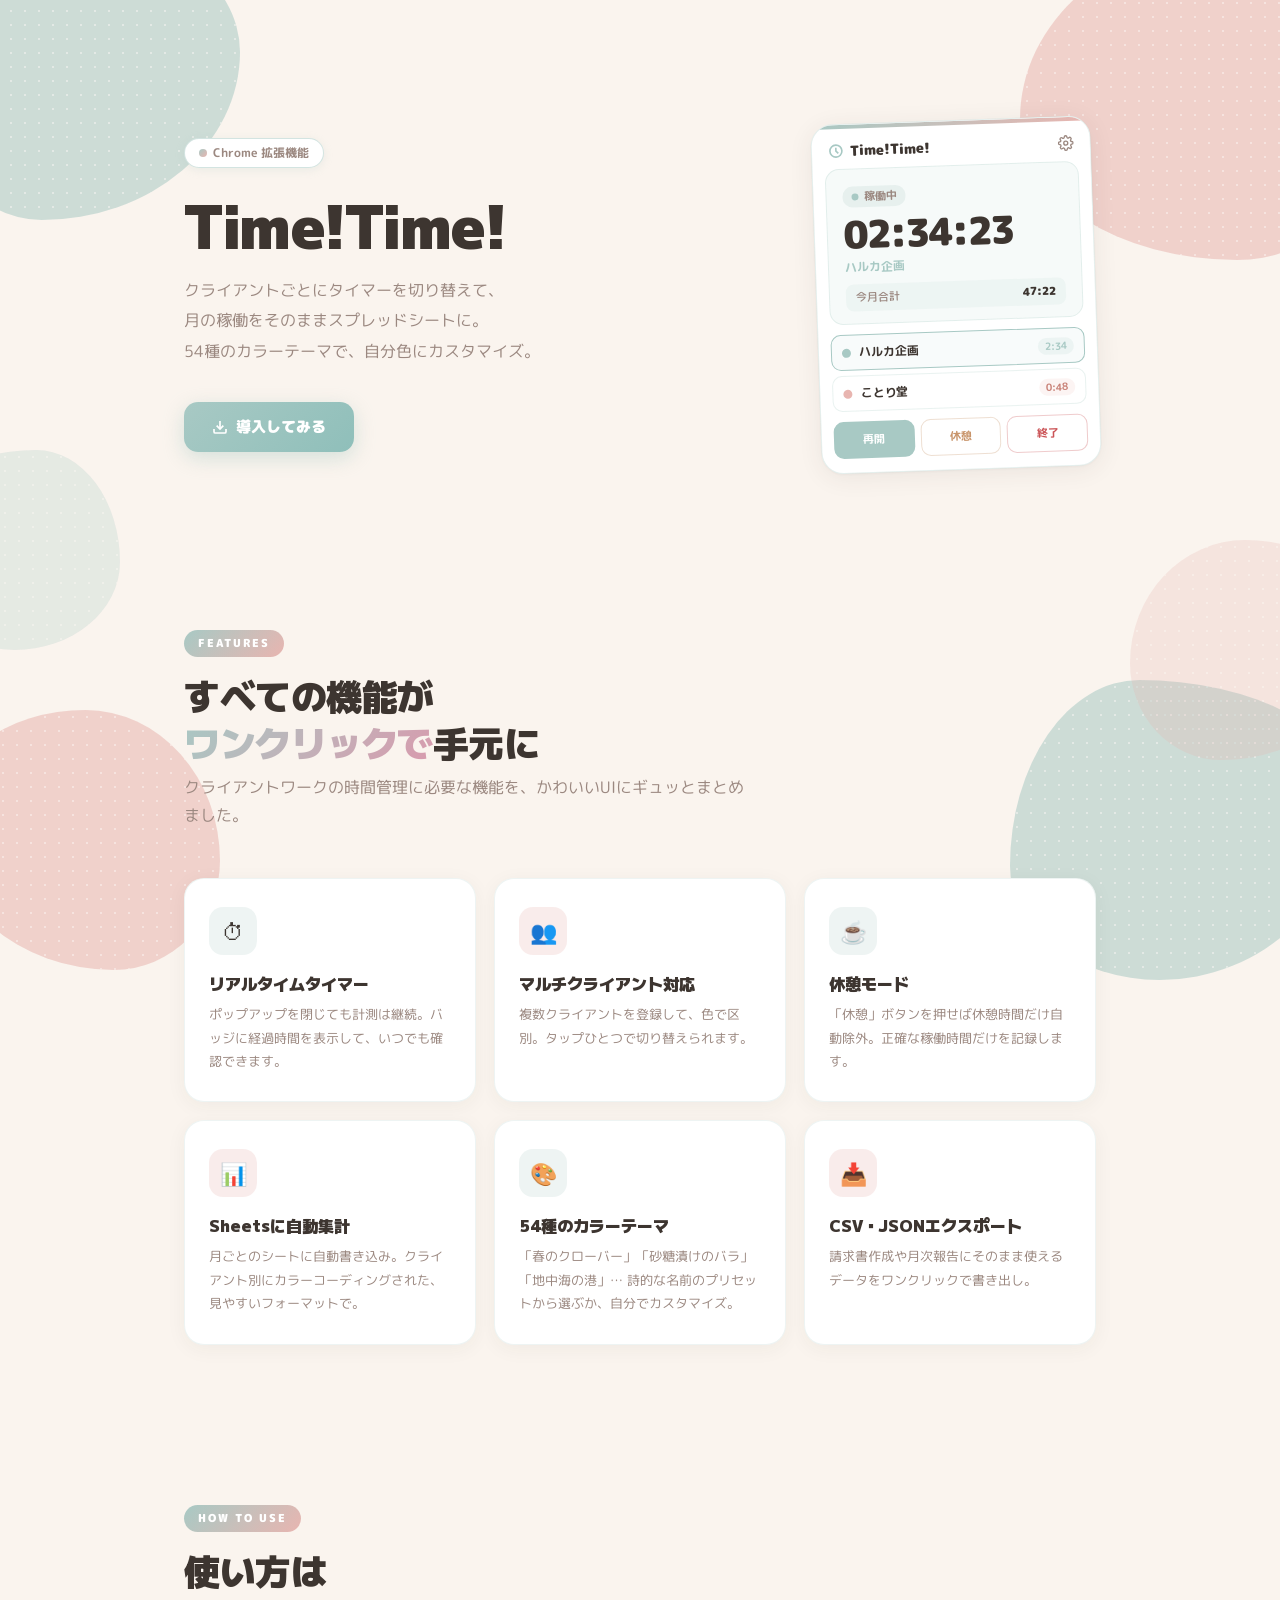
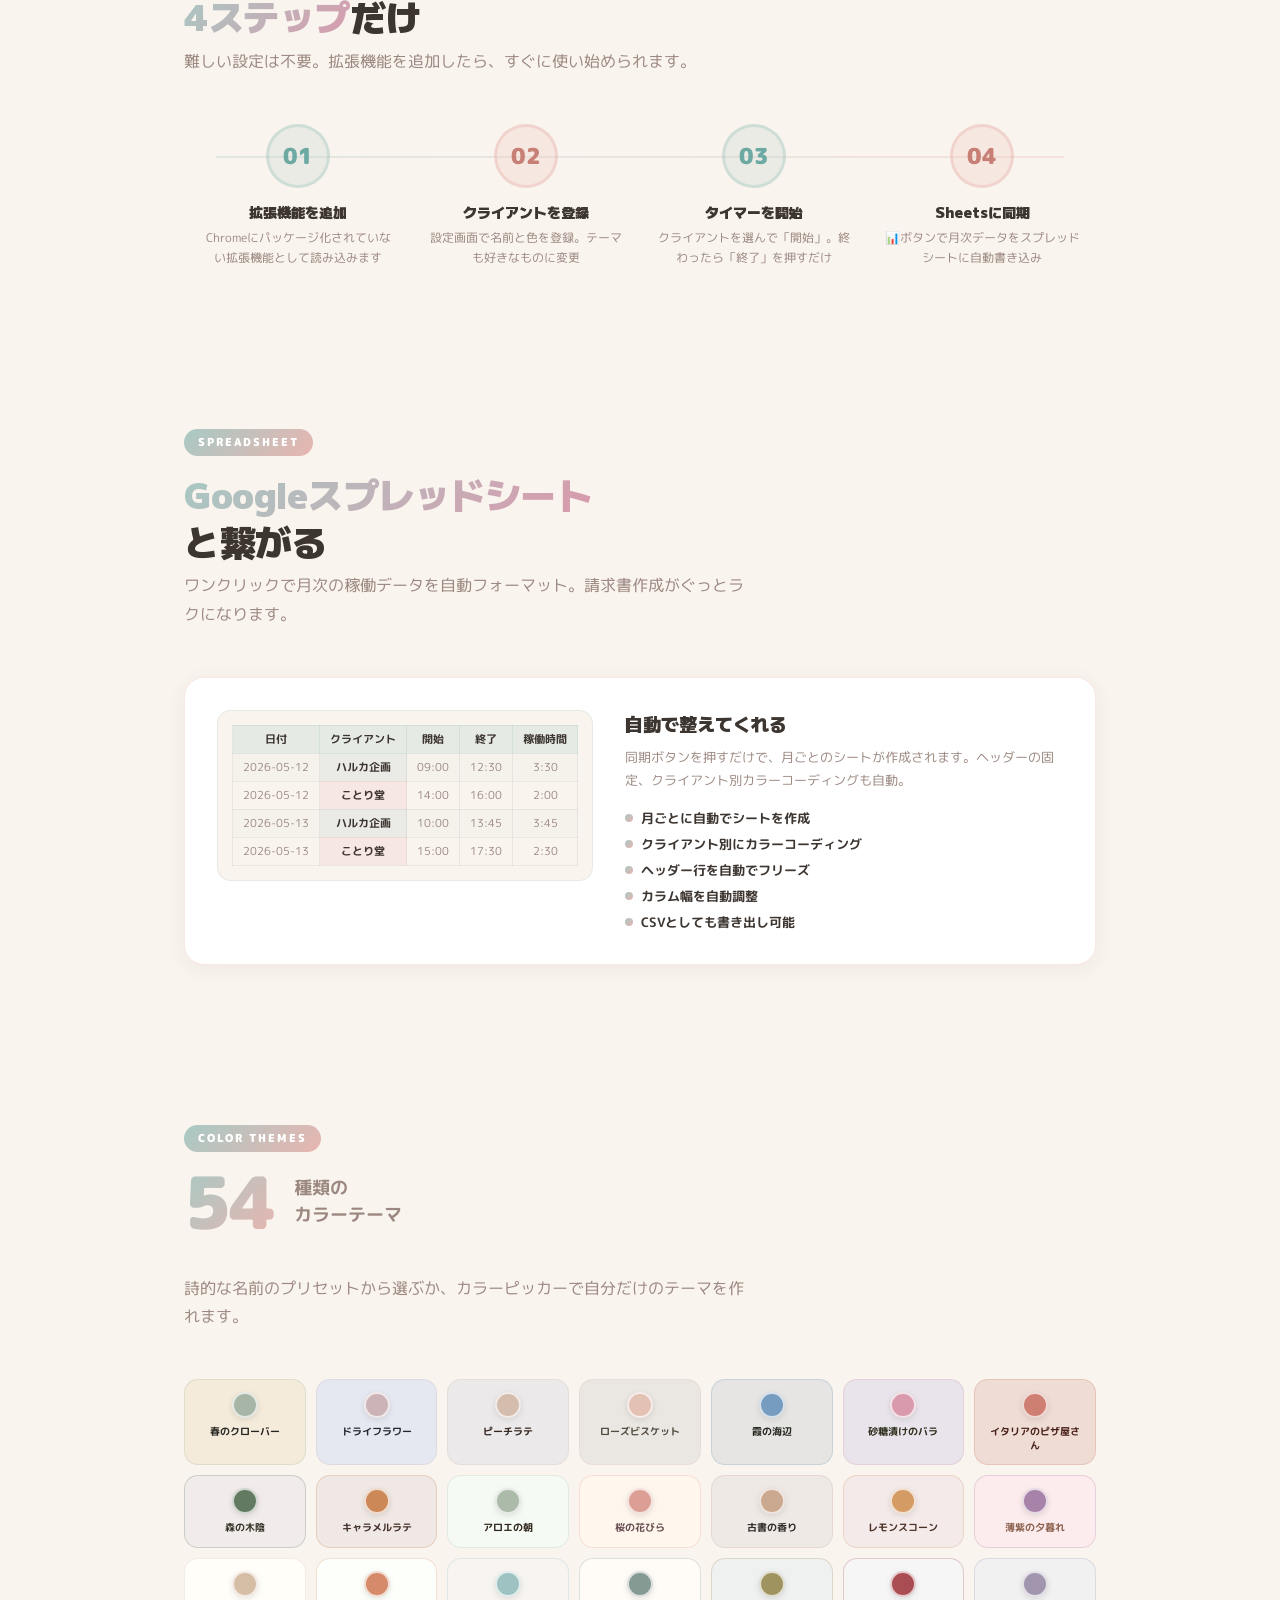
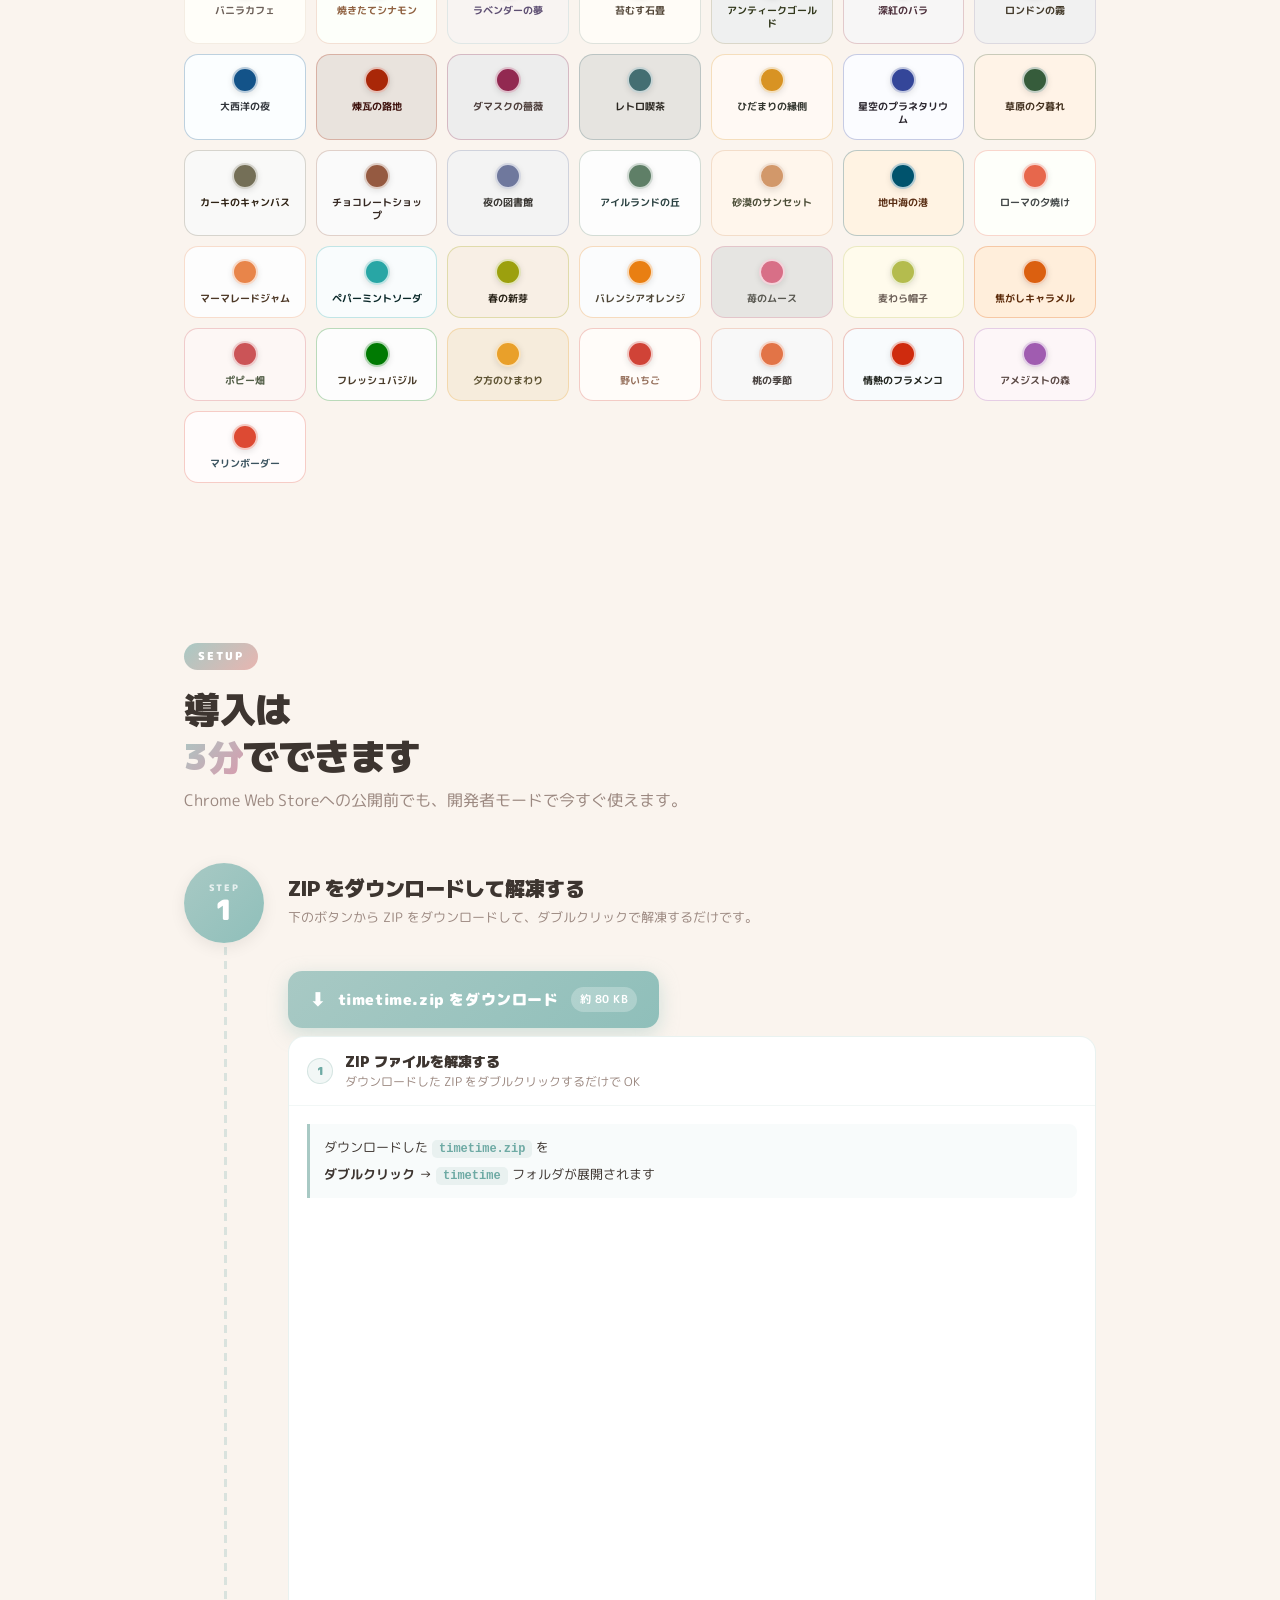
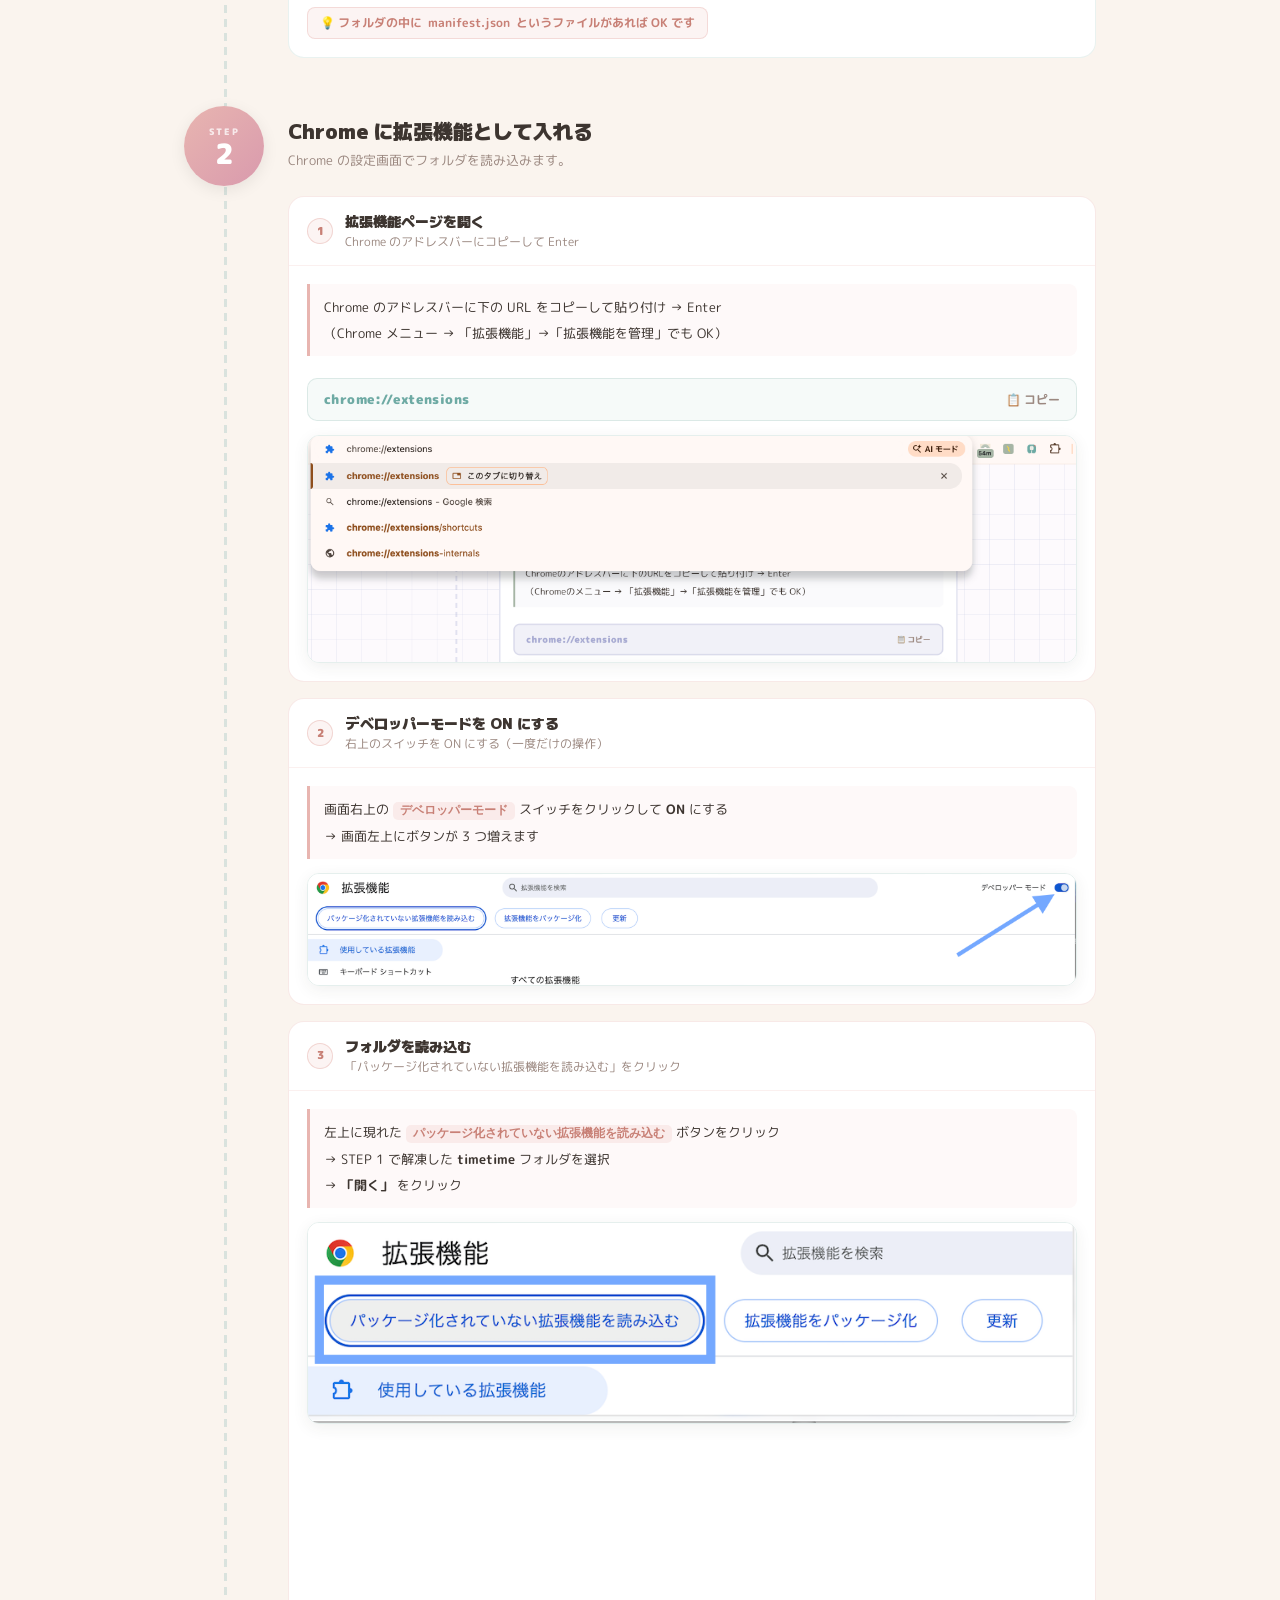
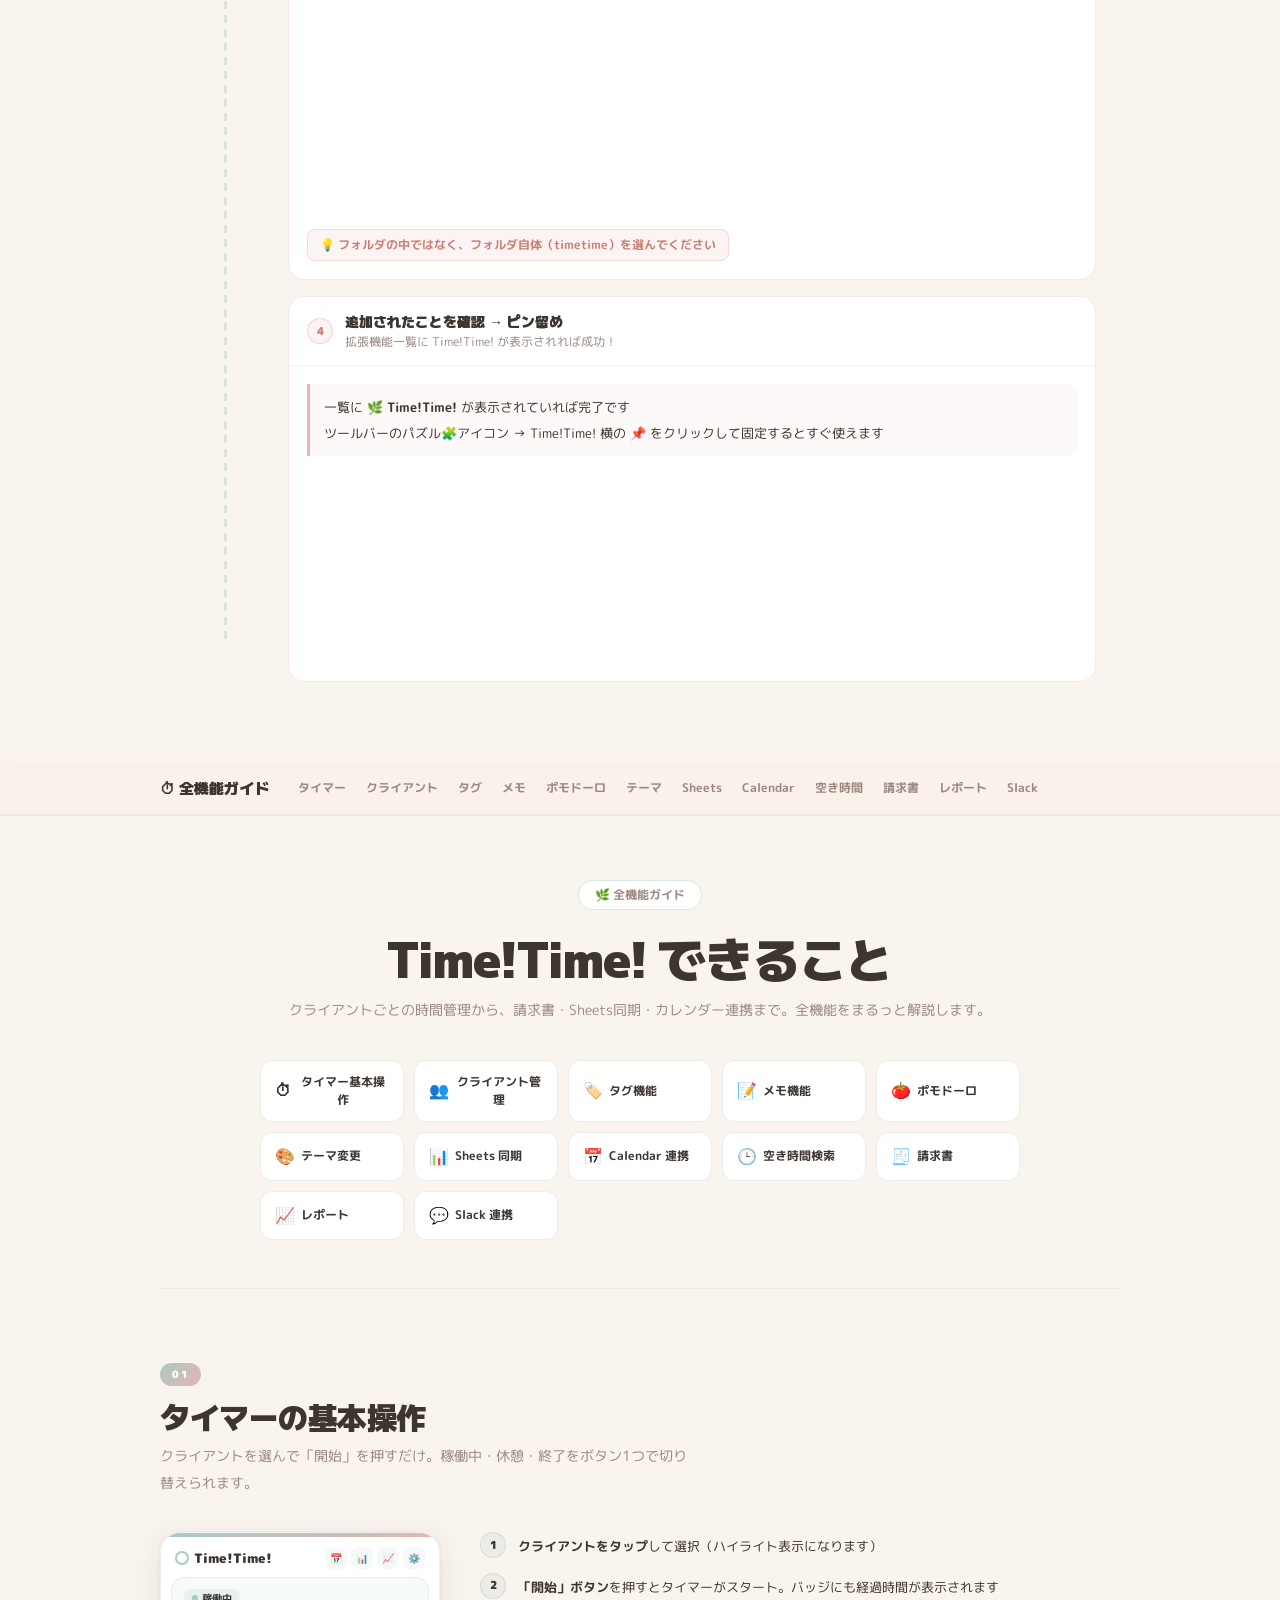
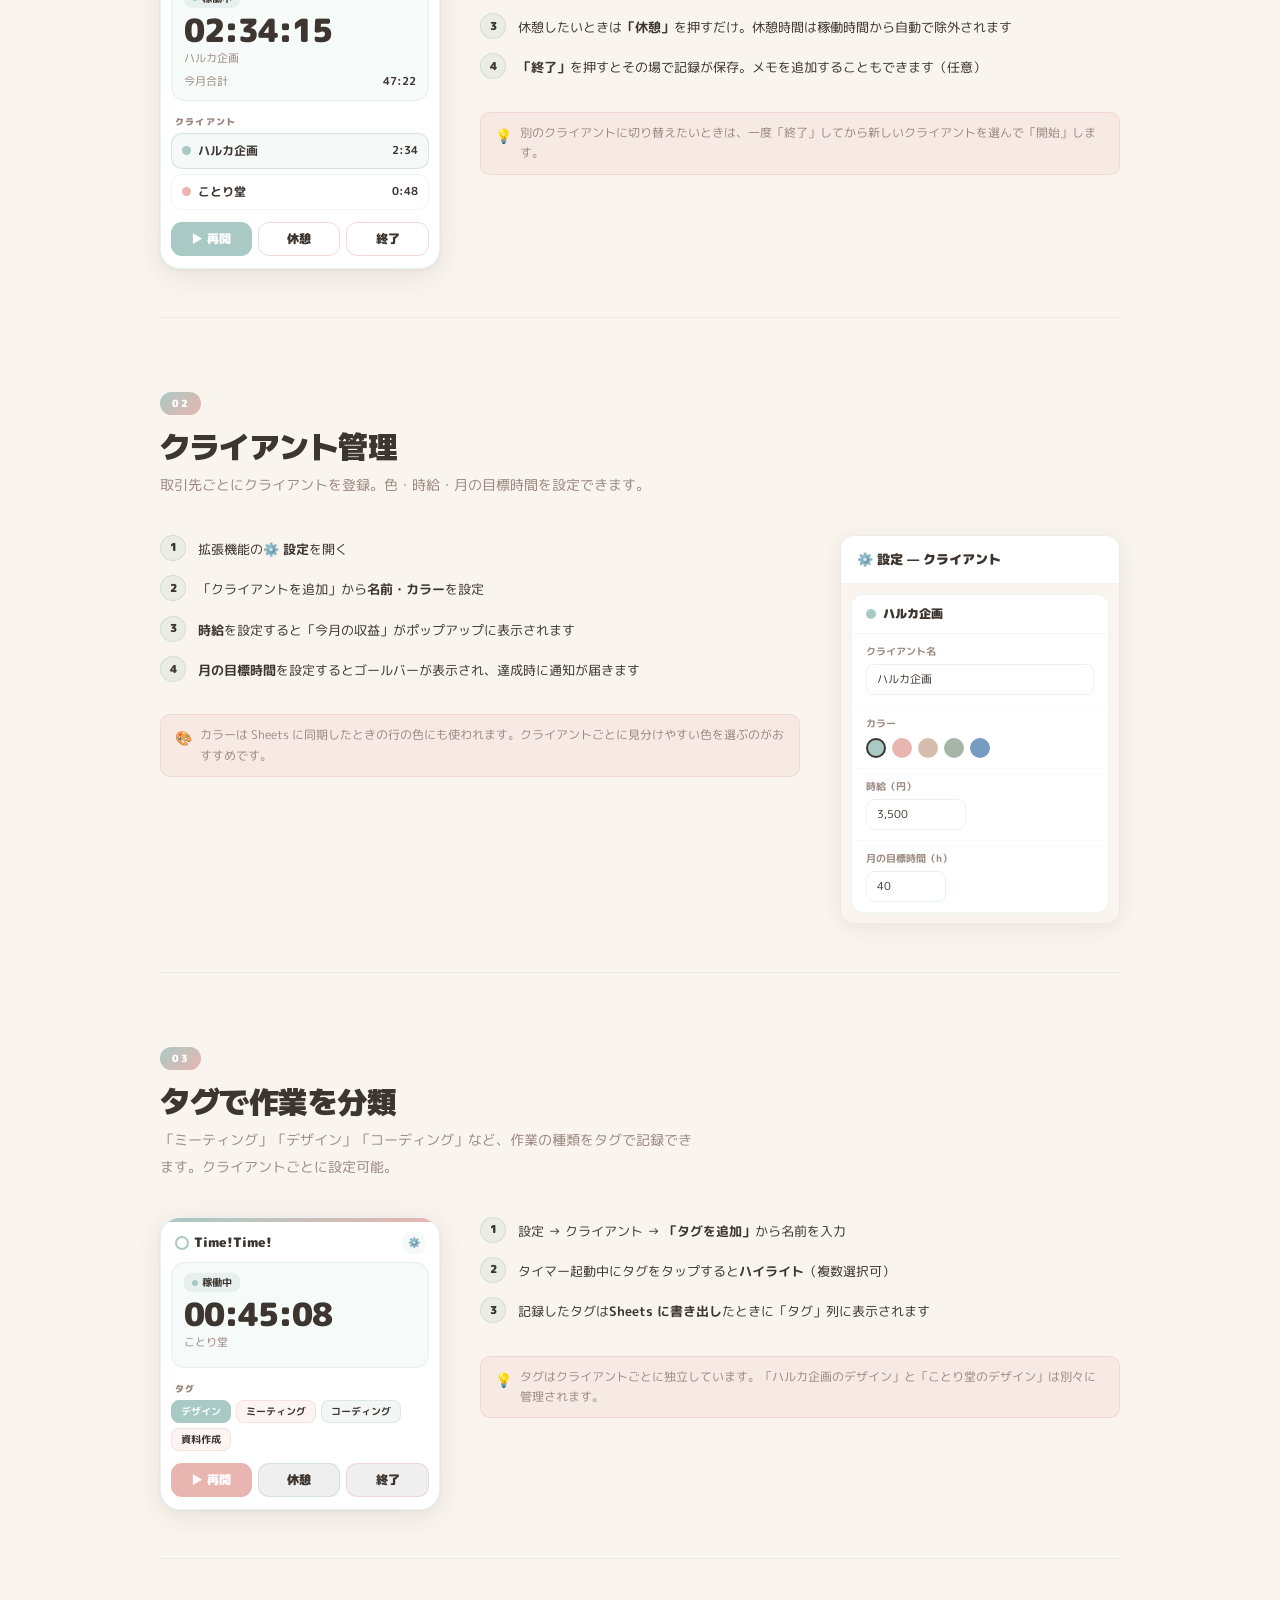
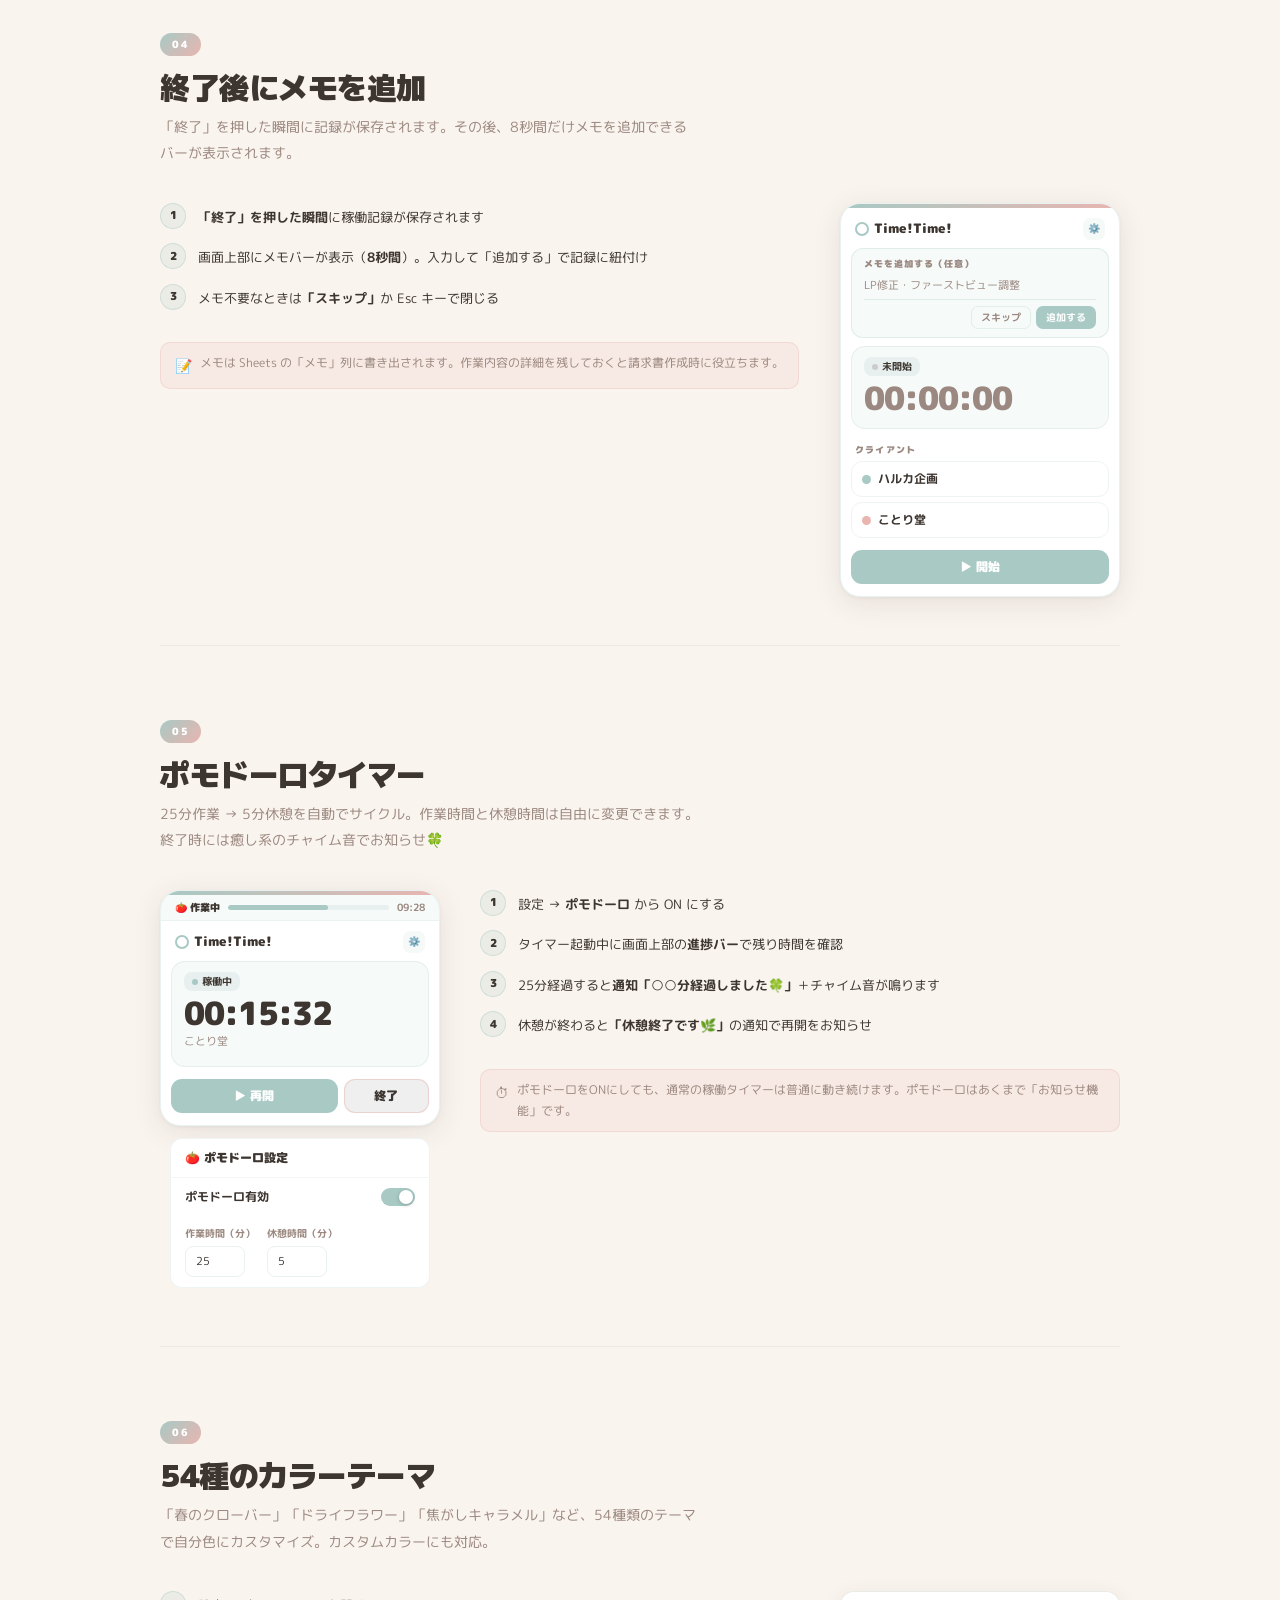
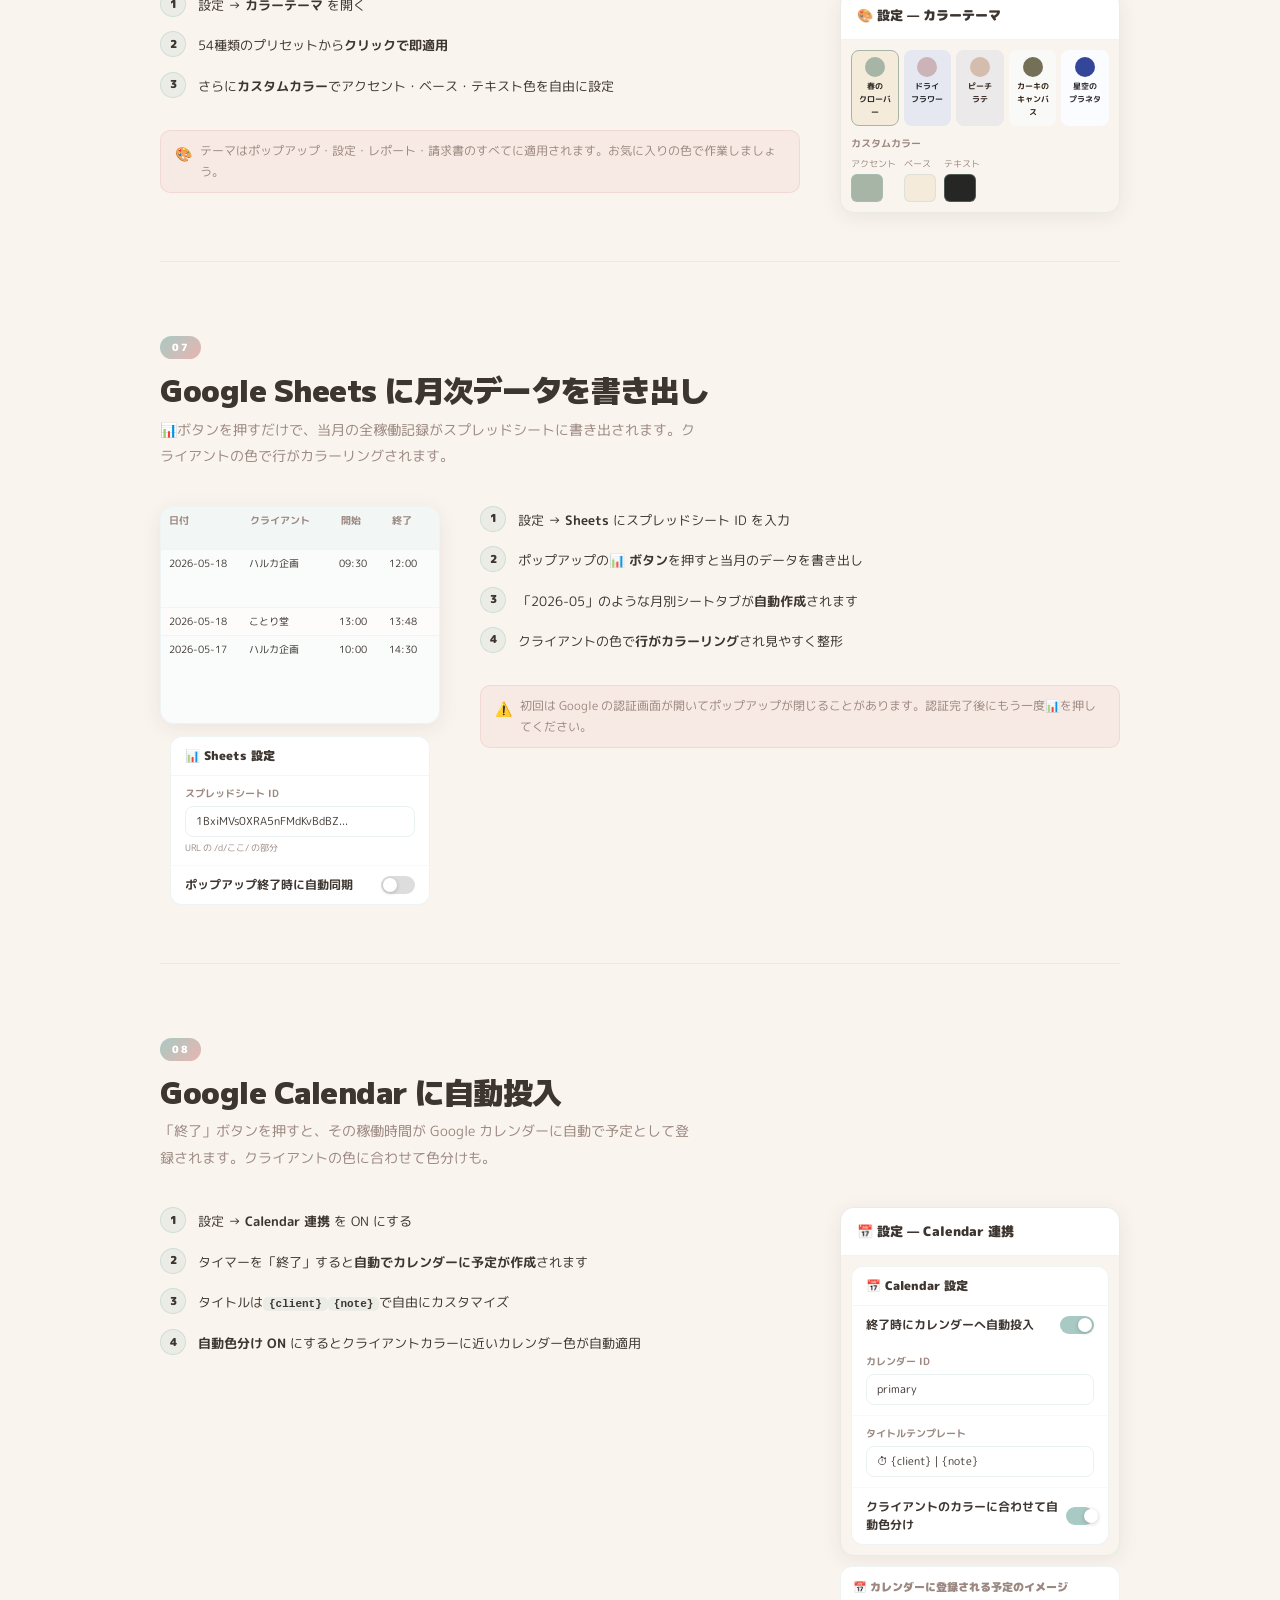
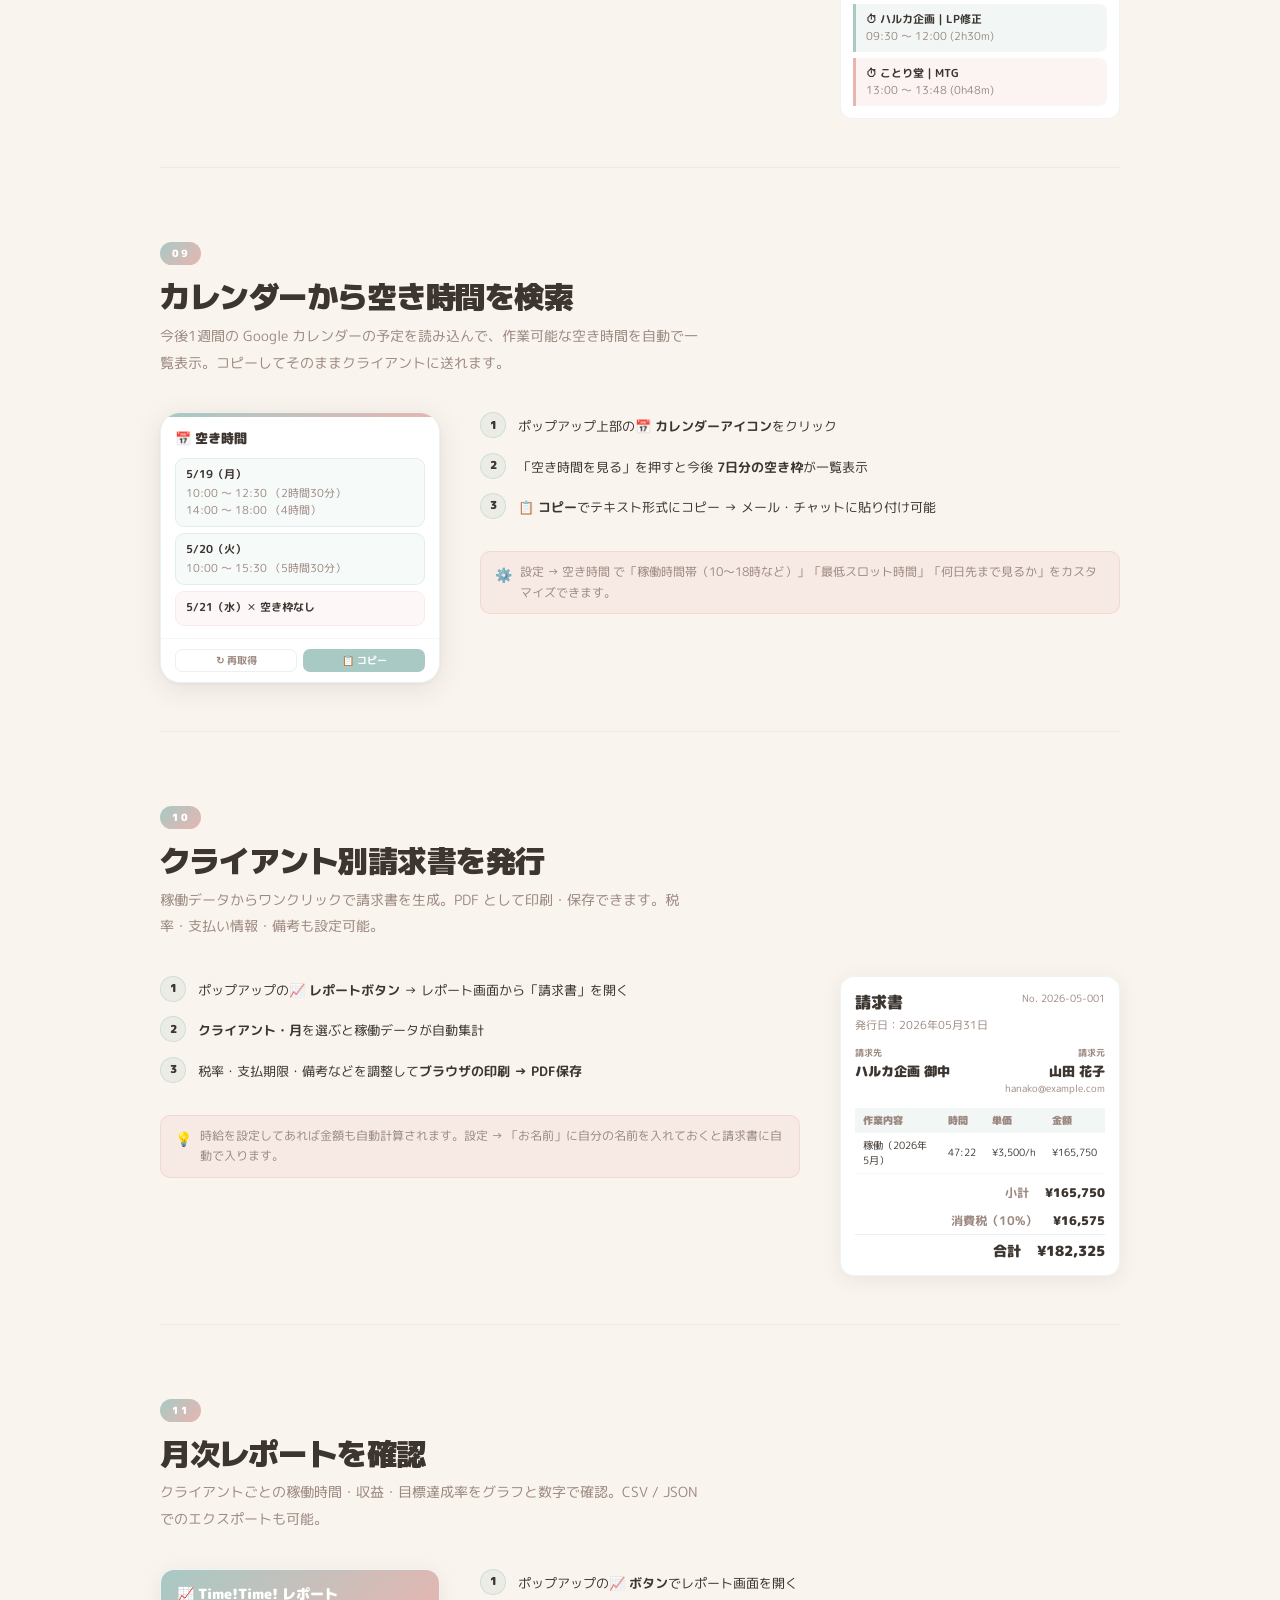
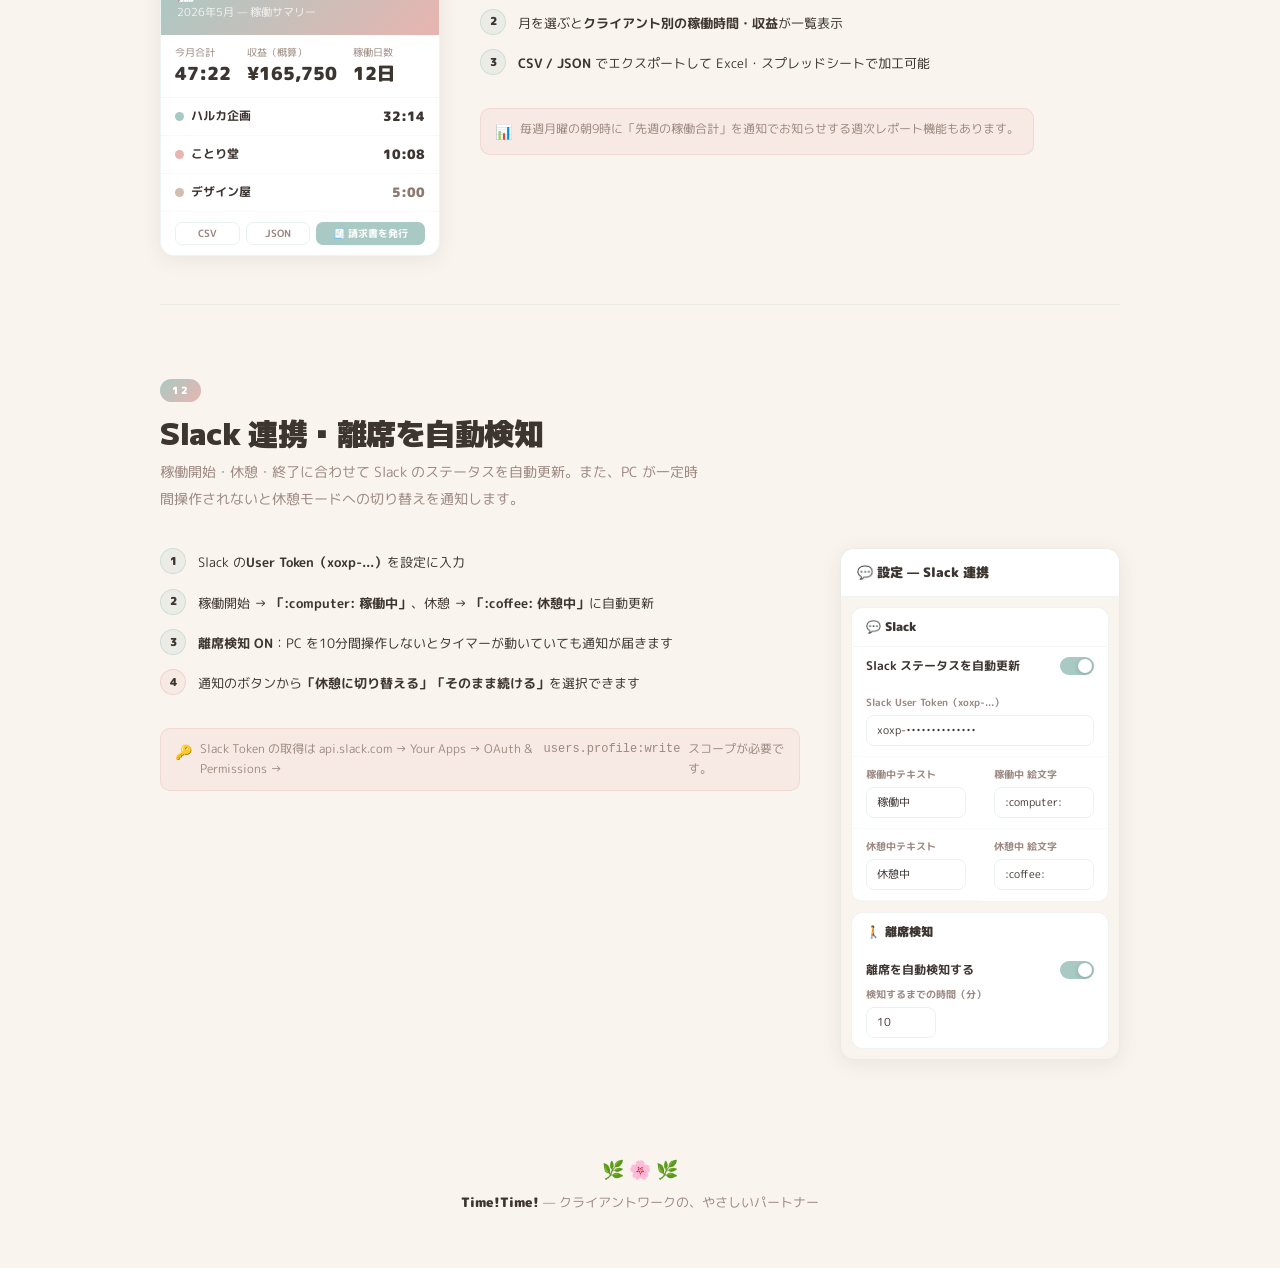
==== deploy-cloudflare/index.html @ 176cad8d "init: Time!Time! Chrome拡張機能の初回コミット クライアント別の稼働時間を記録するMV3拡張機能 + 配布LP一式  Co-Authored-By: Claude Opus 4." ====
<!DOCTYPE html>
<html lang="ja">
<head>
  <meta charset="UTF-8">
  <meta name="viewport" content="width=device-width, initial-scale=1.0">
  <title>Time!Time! — 機能紹介</title>
  <link rel="preconnect" href="https://fonts.googleapis.com">
  <link rel="preconnect" href="https://fonts.gstatic.com" crossorigin>
  <link href="https://fonts.googleapis.com/css2?family=M+PLUS+1:wght@400;700;900&family=M+PLUS+Rounded+1c:wght@400;500;700;900&display=swap" rel="stylesheet">
  <style>
    :root {
      --cream:   #FAF4EE;
      --mint:    #A8C9C4;
      --pink:    #E8B5B0;
      --text:    #3D3530;
      --text-sm: #9B8880;
      --white:   #ffffff;
      --mint-lt: rgba(168,201,196,0.18);
      --pink-lt: rgba(232,181,176,0.18);
    }

    *, *::before, *::after { box-sizing: border-box; margin: 0; padding: 0; }

    body {
      font-family: 'M PLUS Rounded 1c', sans-serif;
      background: var(--cream);
      color: var(--text);
      overflow-x: hidden;
      -webkit-font-smoothing: antialiased;
    }

    /* ── BLOBS (background decoration) ── */
    .blob-layer {
      position: fixed;
      inset: 0;
      pointer-events: none;
      z-index: 0;
    }

    .blob {
      position: absolute;
      opacity: 0.55;
    }

    .blob-tl {
      top: -80px; left: -80px;
      width: 320px; height: 300px;
      background: var(--mint);
      border-radius: 42% 58% 62% 38% / 48% 44% 56% 52%;
    }

    .blob-tr {
      top: -60px; right: -90px;
      width: 350px; height: 320px;
      background: var(--pink);
      border-radius: 60% 40% 38% 62% / 56% 62% 38% 44%;
    }

    .blob-bl {
      bottom: -70px; left: -60px;
      width: 280px; height: 260px;
      background: var(--pink);
      border-radius: 52% 48% 38% 62% / 42% 58% 42% 58%;
    }

    .blob-br {
      bottom: -80px; right: -70px;
      width: 340px; height: 300px;
      background: var(--mint);
      border-radius: 38% 62% 56% 44% / 62% 38% 62% 38%;
    }

    /* Dots overlay on blobs */
    .blob::after {
      content: '';
      position: absolute;
      inset: 0;
      border-radius: inherit;
      background-image: radial-gradient(circle, rgba(255,255,255,0.45) 1.5px, transparent 1.5px);
      background-size: 14px 14px;
    }

    /* Mid-page floating blobs */
    .blob-mid-l {
      top: 50%; left: -100px;
      width: 220px; height: 200px;
      background: var(--mint);
      border-radius: 62% 38% 48% 52% / 44% 56% 44% 56%;
      opacity: 0.25;
    }

    .blob-mid-r {
      top: 60%; right: -90px;
      width: 240px; height: 220px;
      background: var(--pink);
      border-radius: 48% 52% 62% 38% / 56% 44% 56% 44%;
      opacity: 0.25;
    }

    /* ── Layout ── */
    .page { position: relative; z-index: 1; }

    section { padding: 80px 24px; max-width: 960px; margin: 0 auto; }

    .section-label {
      display: inline-block;
      background: linear-gradient(135deg, var(--mint), var(--pink));
      color: white;
      font-size: 11px;
      font-weight: 900;
      letter-spacing: 2px;
      text-transform: uppercase;
      padding: 5px 14px;
      border-radius: 20px;
      margin-bottom: 14px;
    }

    h2 {
      font-family: 'M PLUS 1', sans-serif;
      font-size: clamp(26px, 4vw, 36px);
      font-weight: 900;
      line-height: 1.3;
      letter-spacing: -0.5px;
      margin-bottom: 8px;
    }

    h2 .grad {
      background: linear-gradient(135deg, #A8C9C4 0%, #D99AAD 100%);
      -webkit-background-clip: text;
      -webkit-text-fill-color: transparent;
      background-clip: text;
    }

    .lead {
      font-size: 16px;
      color: var(--text-sm);
      line-height: 1.8;
      max-width: 560px;
      margin-bottom: 48px;
    }

    /* ── HERO ── */
    .hero {
      padding-top: 120px;
      padding-bottom: 80px;
      display: flex;
      align-items: center;
      gap: 60px;
      flex-wrap: wrap;
    }

    .hero-copy { flex: 1; min-width: 280px; }

    .hero-badge {
      display: inline-flex;
      align-items: center;
      gap: 6px;
      background: var(--white);
      border: 1.5px solid rgba(168,201,196,0.5);
      border-radius: 20px;
      padding: 5px 14px;
      font-size: 12px;
      font-weight: 700;
      color: var(--text-sm);
      margin-bottom: 20px;
      box-shadow: 0 2px 10px rgba(168,201,196,0.2);
    }

    .hero-badge span {
      width: 8px; height: 8px;
      border-radius: 50%;
      background: linear-gradient(135deg, var(--mint), var(--pink));
    }

    .hero-title {
      font-family: 'M PLUS 1', sans-serif;
      font-size: clamp(38px, 6vw, 60px);
      font-weight: 900;
      line-height: 1.15;
      letter-spacing: -1.5px;
      margin-bottom: 18px;
    }

    .hero-title .accent {
      background: linear-gradient(135deg, #A8C9C4 0%, #D99AAD 80%);
      -webkit-background-clip: text;
      -webkit-text-fill-color: transparent;
      background-clip: text;
    }

    .hero-tagline {
      font-size: 16px;
      color: var(--text-sm);
      line-height: 1.9;
      margin-bottom: 36px;
    }

    .hero-cta {
      display: inline-flex;
      align-items: center;
      gap: 8px;
      background: linear-gradient(135deg, var(--mint), #8FBFBA);
      color: white;
      font-family: 'M PLUS Rounded 1c', sans-serif;
      font-size: 15px;
      font-weight: 900;
      padding: 14px 28px;
      border-radius: 14px;
      border: none;
      cursor: pointer;
      box-shadow: 0 6px 20px rgba(168,201,196,0.45);
      transition: transform 0.2s, box-shadow 0.2s;
      text-decoration: none;
    }

    .hero-cta:hover {
      transform: translateY(-2px);
      box-shadow: 0 10px 28px rgba(168,201,196,0.5);
    }

    /* ── POPUP MOCKUP ── */
    .hero-mockup {
      flex-shrink: 0;
      width: 280px;
    }

    .mockup-wrap {
      background: var(--white);
      border-radius: 22px;
      overflow: hidden;
      box-shadow:
        0 4px 24px rgba(61,53,48,0.08),
        0 1px 3px rgba(61,53,48,0.04);
      border: 1.5px solid rgba(168,201,196,0.3);
      transform: rotate(-2deg);
      transition: transform 0.3s;
    }

    .mockup-wrap:hover { transform: rotate(0deg) scale(1.02); }

    .mockup-top-bar {
      height: 4px;
      background: linear-gradient(90deg, var(--mint), var(--pink));
    }

    .mockup-header {
      display: flex;
      justify-content: space-between;
      align-items: center;
      padding: 12px 16px 8px;
      font-size: 14px;
      font-weight: 900;
    }

    .mockup-logo {
      display: flex;
      align-items: center;
      gap: 6px;
      color: var(--text);
    }

    .mockup-logo svg {
      width: 16px; height: 16px;
      stroke: var(--mint);
    }

    .mockup-settings-icon {
      width: 16px; height: 16px;
      stroke: var(--text-sm);
    }

    .mockup-timer-card {
      margin: 0 12px 10px;
      background: rgba(168,201,196,0.1);
      border: 1.5px solid rgba(168,201,196,0.25);
      border-radius: 14px;
      padding: 14px 16px 12px;
    }

    .mockup-status {
      display: inline-flex;
      align-items: center;
      gap: 5px;
      font-size: 11px;
      font-weight: 700;
      color: var(--text-sm);
      background: rgba(168,201,196,0.2);
      padding: 2px 9px;
      border-radius: 10px;
      margin-bottom: 8px;
    }

    .mockup-status-dot {
      width: 7px; height: 7px;
      border-radius: 50%;
      background: var(--mint);
      animation: pulse 1.8s infinite;
    }

    @keyframes pulse {
      0%,100% { opacity:1; }
      50% { opacity:0.35; }
    }

    .mockup-time {
      font-size: 38px;
      font-weight: 900;
      letter-spacing: -2px;
      color: var(--text);
      line-height: 1;
      margin-bottom: 5px;
      font-variant-numeric: tabular-nums;
    }

    .mockup-client-name {
      font-size: 12px;
      font-weight: 700;
      color: var(--mint);
    }

    .mockup-month {
      display: flex;
      justify-content: space-between;
      margin-top: 8px;
      font-size: 11px;
      background: rgba(168,201,196,0.12);
      border-radius: 8px;
      padding: 5px 10px;
    }

    .mockup-month span:first-child { color: var(--text-sm); font-weight: 500; }
    .mockup-month span:last-child  { font-weight: 900; }

    .mockup-clients {
      margin: 0 12px 10px;
      display: flex;
      flex-direction: column;
      gap: 5px;
    }

    .mockup-client-row {
      display: flex;
      align-items: center;
      gap: 8px;
      padding: 8px 10px;
      background: var(--white);
      border: 1.5px solid rgba(168,201,196,0.25);
      border-radius: 10px;
      font-size: 12px;
      font-weight: 600;
    }

    .mockup-client-row.active-row {
      border-color: var(--mint);
      background: rgba(168,201,196,0.08);
    }

    .dot-sm {
      width: 9px; height: 9px;
      border-radius: 50%;
      flex-shrink: 0;
    }

    .mockup-client-row .time-chip {
      margin-left: auto;
      font-size: 10px;
      font-weight: 700;
      color: var(--mint);
      background: rgba(168,201,196,0.15);
      padding: 1px 7px;
      border-radius: 10px;
    }

    .mockup-buttons {
      display: grid;
      grid-template-columns: 1fr 1fr 1fr;
      gap: 6px;
      padding: 0 12px 14px;
    }

    .mockup-btn {
      padding: 9px;
      border: none;
      border-radius: 10px;
      font-family: 'M PLUS Rounded 1c', sans-serif;
      font-size: 11px;
      font-weight: 700;
      cursor: default;
    }

    .mockup-btn-start {
      background: var(--mint);
      color: white;
    }

    .mockup-btn-break {
      background: white;
      color: #C8946A;
      border: 1.5px solid rgba(200,148,106,0.3);
    }

    .mockup-btn-stop {
      background: white;
      color: #CB5457;
      border: 1.5px solid rgba(203,84,87,0.3);
    }

    /* ── FEATURES ── */
    .features-grid {
      display: grid;
      grid-template-columns: repeat(auto-fill, minmax(260px, 1fr));
      gap: 18px;
      margin-top: 40px;
    }

    .feature-card {
      background: var(--white);
      border-radius: 20px;
      padding: 28px 24px;
      border: 1.5px solid rgba(168,201,196,0.2);
      box-shadow: 0 4px 20px rgba(61,53,48,0.05);
      transition: transform 0.2s, box-shadow 0.2s;
    }

    .feature-card:hover {
      transform: translateY(-4px);
      box-shadow: 0 8px 32px rgba(61,53,48,0.09);
    }

    .feature-icon {
      width: 48px; height: 48px;
      border-radius: 14px;
      display: flex;
      align-items: center;
      justify-content: center;
      font-size: 22px;
      margin-bottom: 16px;
    }

    .icon-mint { background: rgba(168,201,196,0.2); }
    .icon-pink { background: rgba(232,181,176,0.25); }

    .feature-title {
      font-family: 'M PLUS 1', sans-serif;
      font-size: 16px;
      font-weight: 900;
      margin-bottom: 8px;
      color: var(--text);
    }

    .feature-desc {
      font-size: 13px;
      color: var(--text-sm);
      line-height: 1.8;
    }

    /* ── HOW IT WORKS ── */
    .steps-row {
      display: flex;
      gap: 0;
      margin-top: 40px;
      flex-wrap: wrap;
      position: relative;
    }

    .steps-row::before {
      content: '';
      position: absolute;
      top: 32px;
      left: 32px;
      right: 32px;
      height: 2px;
      background: linear-gradient(90deg, var(--mint), var(--pink));
      opacity: 0.3;
    }

    .step {
      flex: 1;
      min-width: 160px;
      text-align: center;
      padding: 0 16px;
      position: relative;
    }

    .step-num {
      width: 64px; height: 64px;
      border-radius: 50%;
      display: flex;
      align-items: center;
      justify-content: center;
      font-size: 22px;
      font-weight: 900;
      margin: 0 auto 14px;
      position: relative;
      z-index: 1;
      border: 3px solid transparent;
    }

    .step:nth-child(odd)  .step-num { background: rgba(168,201,196,0.2); color: #6EAAA4; border-color: rgba(168,201,196,0.4); }
    .step:nth-child(even) .step-num { background: rgba(232,181,176,0.2); color: #C88076; border-color: rgba(232,181,176,0.4); }

    .step-title {
      font-family: 'M PLUS 1', sans-serif;
      font-size: 14px;
      font-weight: 900;
      margin-bottom: 6px;
    }

    .step-desc {
      font-size: 12px;
      color: var(--text-sm);
      line-height: 1.7;
    }

    /* ── THEMES ── */
    .themes-intro {
      display: flex;
      align-items: flex-end;
      gap: 20px;
      flex-wrap: wrap;
      margin-bottom: 36px;
    }

    .themes-count {
      font-size: 72px;
      font-weight: 900;
      line-height: 1;
      background: linear-gradient(135deg, var(--mint), var(--pink));
      -webkit-background-clip: text;
      -webkit-text-fill-color: transparent;
      background-clip: text;
      letter-spacing: -3px;
    }

    .themes-count-label {
      font-size: 18px;
      font-weight: 700;
      color: var(--text-sm);
      padding-bottom: 10px;
    }

    .theme-grid {
      display: grid;
      grid-template-columns: repeat(auto-fill, minmax(110px, 1fr));
      gap: 10px;
    }

    .theme-chip {
      border-radius: 14px;
      padding: 12px 10px;
      text-align: center;
      cursor: default;
      transition: transform 0.15s, box-shadow 0.15s;
      border: 1.5px solid rgba(255,255,255,0.6);
    }

    .theme-chip:hover {
      transform: translateY(-3px) scale(1.03);
      box-shadow: 0 6px 18px rgba(61,53,48,0.12);
    }

    .theme-swatch {
      width: 26px; height: 26px;
      border-radius: 50%;
      margin: 0 auto 7px;
      border: 2.5px solid rgba(255,255,255,0.7);
      box-shadow: 0 2px 6px rgba(0,0,0,0.1);
    }

    .theme-chip-name {
      font-size: 10px;
      font-weight: 700;
      line-height: 1.35;
    }

    /* ── Scroll animation ── */
    [data-anim] { opacity: 0; transform: translateY(20px); transition: opacity 0.5s ease, transform 0.5s ease; }
    [data-anim].visible { opacity: 1; transform: none; }
    [data-delay="1"] { transition-delay: 0.08s; }
    [data-delay="2"] { transition-delay: 0.16s; }
    [data-delay="3"] { transition-delay: 0.24s; }
    [data-delay="4"] { transition-delay: 0.32s; }

    /* ── SETUP TIMELINE ── */
    .tl-wrap { position: relative; padding-left: 0; margin-top: 40px; }
    .tl-wrap::before {
      content: '';
      position: absolute;
      left: 40px; top: 56px; bottom: 40px;
      width: 3px;
      background: repeating-linear-gradient(to bottom, rgba(168,201,196,0.4) 0 8px, transparent 8px 14px);
      border-radius: 2px;
    }

    .tl-block { display: flex; gap: 24px; margin-bottom: 48px; }
    .tl-block:last-child { margin-bottom: 0; }

    .tl-num {
      flex-shrink: 0; width: 80px; height: 80px;
      border-radius: 50%;
      display: flex; flex-direction: column;
      align-items: center; justify-content: center;
      font-weight: 900; z-index: 1;
      box-shadow: 0 4px 16px rgba(0,0,0,0.08);
    }
    .tl-num .step-label { font-size: 9px; letter-spacing: 0.18em; opacity: 0.75; margin-bottom: 1px; }
    .tl-num .step-n { font-size: 28px; line-height: 1; }
    .tl-step1 .tl-num { background: linear-gradient(135deg, var(--mint), #8FBFBA); color: #fff; }
    .tl-step2 .tl-num { background: linear-gradient(135deg, var(--pink), #D99AAD); color: #fff; }

    .tl-content { flex: 1; padding-top: 10px; }
    .tl-heading { font-family: 'M PLUS 1', sans-serif; font-size: 20px; font-weight: 900; margin-bottom: 4px; }
    .tl-sub { font-size: 13px; color: var(--text-sm); margin-bottom: 24px; line-height: 1.8; }

    .substeps { display: flex; flex-direction: column; gap: 16px; }
    .substep {
      background: var(--white);
      border: 1.5px solid rgba(168,201,196,0.25);
      border-radius: 16px; overflow: hidden;
      transition: box-shadow 0.2s;
    }
    .substep:hover { box-shadow: 0 6px 20px rgba(168,201,196,0.18); }
    .tl-step2 .substep { border-color: rgba(232,181,176,0.3); }
    .tl-step2 .substep:hover { box-shadow: 0 6px 20px rgba(232,181,176,0.18); }

    .substep-header {
      display: flex; align-items: center; gap: 12px;
      padding: 14px 18px;
      border-bottom: 1.5px solid rgba(168,201,196,0.15);
    }
    .tl-step2 .substep-header { border-bottom-color: rgba(232,181,176,0.2); }

    .substep-num {
      width: 26px; height: 26px; border-radius: 50%;
      background: rgba(168,201,196,0.15); border: 1.5px solid rgba(168,201,196,0.4);
      display: flex; align-items: center; justify-content: center;
      font-size: 11px; font-weight: 900; color: #6EAAA4; flex-shrink: 0;
    }
    .tl-step2 .substep-num {
      background: rgba(232,181,176,0.15); border-color: rgba(232,181,176,0.5);
      color: #C88076;
    }
    .substep-title { font-family: 'M PLUS 1', sans-serif; font-size: 14px; font-weight: 900; }
    .substep-desc { font-size: 12px; color: var(--text-sm); margin-top: 2px; }
    .substep-body { padding: 18px; }

    .op-text {
      font-size: 13px; line-height: 2;
      background: rgba(168,201,196,0.08);
      border-left: 3px solid var(--mint);
      padding: 10px 14px; border-radius: 0 8px 8px 0;
      margin-bottom: 14px;
    }
    .tl-step2 .op-text { border-left-color: var(--pink); background: rgba(232,181,176,0.08); }
    .op-text code {
      background: rgba(168,201,196,0.2); padding: 2px 7px;
      border-radius: 5px; font-size: 12px; font-weight: 700; color: #6EAAA4;
    }
    .tl-step2 .op-text code { background: rgba(232,181,176,0.2); color: #C88076; }

    /* ZIPダウンロードボタン */
    .zip-dl-btn {
      display: inline-flex; align-items: center; gap: 12px;
      margin: 18px 0 8px;
      padding: 16px 22px;
      background: linear-gradient(135deg, var(--mint), #8FBFBA);
      color: #fff; text-decoration: none;
      border-radius: 14px;
      font-family: 'M PLUS Rounded 1c', sans-serif;
      font-weight: 900; font-size: 15px;
      letter-spacing: 0.04em;
      box-shadow: 0 6px 20px rgba(143,191,186,0.4);
      transition: transform 0.18s, box-shadow 0.18s;
    }
    .zip-dl-btn:hover {
      transform: translateY(-2px);
      box-shadow: 0 10px 28px rgba(143,191,186,0.5);
    }
    .zip-dl-icon { font-size: 18px; line-height: 1; }
    .zip-dl-text { flex: 1; }
    .zip-dl-size {
      font-size: 11px; font-weight: 700;
      background: rgba(255,255,255,0.25);
      padding: 4px 9px; border-radius: 999px;
      letter-spacing: 0.05em;
    }

    /* コピーボタン */
    .copy-url-btn {
      display: inline-flex; align-items: center; justify-content: space-between;
      width: 100%; margin-top: 8px;
      background: rgba(168,201,196,0.1); border: 1.5px solid rgba(168,201,196,0.35);
      border-radius: 10px; padding: 11px 16px;
      cursor: pointer; font-family: 'M PLUS Rounded 1c', sans-serif;
      transition: background 0.15s; gap: 10px;
    }
    .copy-url-btn:hover { background: rgba(168,201,196,0.2); }
    .copy-url-btn.copied { background: rgba(232,181,176,0.15); border-color: var(--pink); }
    .copy-url-text { font-size: 13px; font-weight: 900; color: #6EAAA4; letter-spacing: 0.03em; }
    .copy-url-btn.copied .copy-url-text { color: #C88076; }
    .copy-url-icon { font-size: 12px; font-weight: 700; color: var(--text-sm); white-space: nowrap; flex-shrink: 0; }
    .copy-url-btn.copied .copy-url-icon { color: #C88076; }

    /* スクショ・動画 */
    .screenshot-wrap { margin-top: 10px; }
    .screenshot-wrap + .screenshot-wrap { margin-top: 10px; }
    .screenshot-placeholder {
      width: 100%; aspect-ratio: 16/9;
      background: linear-gradient(135deg, rgba(168,201,196,0.12), rgba(232,181,176,0.08));
      border: 2px dashed rgba(168,201,196,0.4);
      border-radius: 12px;
      display: flex; flex-direction: column;
      align-items: center; justify-content: center;
      gap: 8px; color: var(--text-sm);
      font-size: 13px; font-weight: 700;
    }
    .screenshot-placeholder .ph-icon { font-size: 26px; opacity: 0.5; }
    .screenshot-img {
      width: 100%; border-radius: 12px;
      border: 1.5px solid rgba(168,201,196,0.3);
      box-shadow: 0 4px 16px rgba(61,53,48,0.07);
      display: block;
    }
    .video-wrap { margin-top: 10px; }
    .video-wrap + .video-wrap { margin-top: 12px; }
    .video-label { font-size: 11px; font-weight: 900; color: var(--text-sm); margin-bottom: 5px; letter-spacing: 0.06em; }
    .demo-video {
      width: 100%; border-radius: 12px;
      border: 1.5px solid rgba(168,201,196,0.3);
      box-shadow: 0 4px 16px rgba(61,53,48,0.07);
      display: block;
    }

    .point-badge {
      display: inline-flex; align-items: center; gap: 6px;
      background: rgba(232,181,176,0.15); border: 1.5px solid rgba(232,181,176,0.4);
      color: #C88076; border-radius: 8px;
      padding: 6px 12px; font-size: 12px; font-weight: 700;
      margin-top: 10px;
    }

    .setup-badge {
      display: inline-block;
      background: rgba(232,181,176,0.2);
      color: #C88076;
      font-size: 10px;
      font-weight: 900;
      padding: 2px 8px;
      border-radius: 10px;
      margin-left: 8px;
      vertical-align: middle;
      letter-spacing: 0.5px;
    }

    /* ── SHEETS INFO ── */
    .sheets-card {
      background: var(--white);
      border-radius: 20px;
      padding: 32px;
      border: 1.5px solid rgba(232,181,176,0.3);
      box-shadow: 0 4px 20px rgba(61,53,48,0.06);
      display: flex;
      gap: 32px;
      align-items: flex-start;
      flex-wrap: wrap;
    }

    .sheets-visual {
      flex-shrink: 0;
      background: var(--cream);
      border-radius: 14px;
      padding: 14px;
      border: 1.5px solid rgba(168,201,196,0.25);
    }

    .sheets-table {
      border-collapse: collapse;
      font-size: 11px;
    }

    .sheets-table th {
      background: rgba(168,201,196,0.25);
      padding: 5px 10px;
      font-weight: 700;
      text-align: center;
      border: 1px solid rgba(168,201,196,0.3);
      color: var(--text);
    }

    .sheets-table td {
      padding: 5px 10px;
      border: 1px solid rgba(61,53,48,0.07);
      text-align: center;
      color: var(--text-sm);
    }

    .sheets-table tr:nth-child(even) td { background: rgba(168,201,196,0.06); }

    .td-mint { background: rgba(168,201,196,0.2) !important; font-weight: 700; color: var(--text) !important; }
    .td-pink { background: rgba(232,181,176,0.2) !important; font-weight: 700; color: var(--text) !important; }

    .sheets-info { flex: 1; min-width: 220px; }

    .sheets-info h3 {
      font-family: 'M PLUS 1', sans-serif;
      font-size: 18px;
      font-weight: 900;
      margin-bottom: 10px;
    }

    .sheets-info p {
      font-size: 13px;
      color: var(--text-sm);
      line-height: 1.8;
      margin-bottom: 16px;
    }

    .sheets-bullets {
      list-style: none;
      display: flex;
      flex-direction: column;
      gap: 7px;
    }

    .sheets-bullets li {
      display: flex;
      align-items: center;
      gap: 8px;
      font-size: 13px;
      font-weight: 600;
      color: var(--text);
    }

    .sheets-bullets li::before {
      content: '';
      width: 8px; height: 8px;
      border-radius: 50%;
      background: linear-gradient(135deg, var(--mint), var(--pink));
      flex-shrink: 0;
    }

    /* ── DIVIDER ── */
    .wavy-divider {
      width: 100%;
      height: 60px;
      overflow: hidden;
      position: relative;
    }

    /* ── FOOTER ── */
    footer {
      text-align: center;
      padding: 48px 24px 60px;
      font-size: 13px;
      color: var(--text-sm);
    }

    footer strong {
      color: var(--text);
      font-weight: 900;
    }

    .footer-hearts {
      font-size: 18px;
      margin-bottom: 10px;
      display: flex;
      align-items: center;
      justify-content: center;
      gap: 10px;
    }

    /* ── RESPONSIVE ── */
    @media (max-width: 640px) {
      .hero { flex-direction: column; gap: 40px; }
      .hero-mockup { width: 100%; max-width: 280px; margin: 0 auto; }
      .steps-row::before { display: none; }
    }

    /* ══════════════════════════════════════════
       機能ガイド NAV
    ══════════════════════════════════════════ */
    .guide-nav {
      position: sticky; top: 0; z-index: 100;
      background: rgba(250,240,235,0.92); backdrop-filter: blur(12px);
      border-bottom: 1.5px solid rgba(168,201,196,0.25);
      padding: 0 24px;
      margin: 0 -24px;
    }
    .guide-nav-inner {
      max-width: 960px; margin: 0 auto;
      display: flex; align-items: center; gap: 0;
      height: 52px; overflow-x: auto;
    }
    .guide-nav-logo {
      font-family: 'M PLUS 1', sans-serif;
      font-size: 15px; font-weight: 900; color: var(--text);
      white-space: nowrap; margin-right: 20px; flex-shrink: 0;
    }
    .guide-nav-logo em { color: var(--mint-dk); font-style: normal; }
    .guide-nav-links { display: flex; gap: 2px; }
    .guide-nav-links a {
      font-size: 12px; font-weight: 700; color: var(--text-sm);
      text-decoration: none; padding: 6px 9px; border-radius: 8px;
      white-space: nowrap; transition: background 0.15s, color 0.15s;
    }
    .guide-nav-links a:hover { background: rgba(168,201,196,0.18); color: var(--mint-dk); }

    /* ── Guide hero ── */
    .guide-hero {
      padding: 64px 0 48px; text-align: center;
      border-top: 1.5px solid rgba(168,201,196,0.2);
      margin-top: 0;
    }
    .guide-hero-eyebrow {
      display: inline-flex; align-items: center; gap: 6px;
      background: white; border: 1.5px solid rgba(168,201,196,0.45);
      border-radius: 999px; padding: 5px 16px;
      font-size: 12px; font-weight: 700; color: var(--text-sm);
      margin-bottom: 20px;
    }
    .guide-hero h2 {
      font-family: 'M PLUS 1', sans-serif;
      font-size: clamp(28px, 5vw, 48px); font-weight: 900;
      letter-spacing: -1px; margin-bottom: 12px; line-height: 1.15;
    }
    .guide-hero h2 span { color: var(--mint-dk); }
    .guide-hero-lead { font-size: 14px; color: var(--text-sm); line-height: 1.9; margin-bottom: 36px; }
    .toc-grid {
      display: grid; grid-template-columns: repeat(auto-fit, minmax(140px, 1fr));
      gap: 10px; max-width: 760px; margin: 0 auto;
    }
    .toc-chip {
      background: white; border: 1.5px solid rgba(168,201,196,0.3);
      border-radius: 12px; padding: 12px 14px;
      font-size: 12px; font-weight: 700; color: var(--text);
      text-decoration: none; transition: all 0.18s;
      display: flex; align-items: center; gap: 6px;
    }
    .toc-chip:hover { background: var(--mint); color: white; border-color: var(--mint); transform: translateY(-2px); box-shadow: 0 6px 16px rgba(168,201,196,0.35); }
    .toc-chip span { font-size: 16px; }

    /* ── Feature sections ── */
    .feat-section {
      padding: 72px 0 48px;
      border-top: 1.5px solid rgba(168,201,196,0.2);
    }
    .section-tag {
      display: inline-flex; align-items: center; gap: 6px;
      background: linear-gradient(135deg, var(--mint), var(--pink));
      color: white; font-size: 10px; font-weight: 900;
      letter-spacing: 1.5px; padding: 4px 12px; border-radius: 999px; margin-bottom: 12px;
    }
    .feat-section h2 {
      font-family: 'M PLUS 1', sans-serif !important;
      font-size: clamp(22px, 3.5vw, 30px); font-weight: 900;
      letter-spacing: -0.5px; margin-bottom: 8px; line-height: 1.25;
    }
    .feat-section h2 em { font-style: normal; color: var(--mint-dk); }
    .feat-section .section-lead {
      font-size: 14px; color: var(--text-sm); line-height: 1.9;
      max-width: 540px; margin-bottom: 36px;
    }
    .feat-body { display: flex; gap: 40px; align-items: flex-start; flex-wrap: wrap; }
    .feat-body.reverse { flex-direction: row-reverse; }
    .feat-explain { flex: 1; min-width: 260px; text-align: left; }
    .feat-mockup-wrap { flex-shrink: 0; width: 280px; }

    /* ── Step list (guide) ── */
    .step-list { display: flex; flex-direction: column; gap: 14px; margin-bottom: 20px; text-align: left; }
    .step-item { display: flex; gap: 12px; align-items: flex-start; text-align: left; }
    .feat-section .step-num {
      flex-shrink: 0; width: 26px; height: 26px; border-radius: 50%;
      background: rgba(168,201,196,0.18); border: 1.5px solid rgba(168,201,196,0.4);
      display: flex; align-items: center; justify-content: center;
      font-size: 11px; font-weight: 900; color: var(--mint-dk);
      margin: 0;
    }
    .feat-section .step-num.pink {
      background: rgba(232,181,176,0.18); border-color: rgba(232,181,176,0.4);
      color: var(--pink-dk);
    }
    .step-text { font-size: 13px; line-height: 1.8; padding-top: 3px; }
    .step-text strong { color: var(--text); }
    .step-text code {
      background: rgba(168,201,196,0.18); padding: 1px 6px;
      border-radius: 5px; font-size: 11px; font-weight: 700; color: var(--mint-dk);
    }
    .tip {
      display: inline-flex; align-items: flex-start; gap: 8px;
      background: rgba(232,181,176,0.15); border: 1.5px solid rgba(232,181,176,0.35);
      border-radius: 10px; padding: 10px 14px;
      font-size: 12px; line-height: 1.7; color: var(--text-sm); margin-top: 12px;
    }
    .tip-icon { font-size: 14px; flex-shrink: 0; margin-top: 1px; }

    /* ── Popup mockup ── */
    .popup {
      background: var(--white); border-radius: 20px; overflow: hidden;
      box-shadow: 0 6px 28px rgba(61,53,48,0.1), 0 1px 4px rgba(61,53,48,0.06);
      border: 1.5px solid rgba(168,201,196,0.25); font-size: 12px;
    }
    .popup-bar { height: 4px; background: linear-gradient(90deg, var(--mint), var(--pink)); }
    .popup-header { display: flex; justify-content: space-between; align-items: center; padding: 10px 14px 8px; }
    .popup-logo { display: flex; align-items: center; gap: 5px; font-weight: 900; font-size: 13px; color: var(--text); }
    .popup-logo-icon { width: 14px; height: 14px; border-radius: 50%; border: 2px solid var(--mint); display: flex; align-items: center; justify-content: center; flex-shrink: 0; }
    .popup-icons { display: flex; gap: 4px; }
    .popup-icon-btn { width: 22px; height: 22px; border-radius: 7px; background: rgba(168,201,196,0.12); display: flex; align-items: center; justify-content: center; font-size: 10px; color: var(--text-sm); }
    .popup-timer-card { margin: 0 10px 8px; background: rgba(168,201,196,0.1); border: 1.5px solid rgba(168,201,196,0.22); border-radius: 14px; padding: 10px 12px; }
    .popup-status { display: inline-flex; align-items: center; gap: 4px; background: rgba(168,201,196,0.2); padding: 2px 8px; border-radius: 8px; font-size: 10px; font-weight: 700; color: var(--mint-dk); margin-bottom: 6px; }
    .status-dot { width: 6px; height: 6px; border-radius: 50%; background: var(--mint); }
    .status-dot.idle { background: #ccc; }
    .status-dot.break { background: var(--pink); }
    .popup-time { font-size: 32px; font-weight: 900; color: var(--text); letter-spacing: -1px; line-height: 1; margin-bottom: 4px; }
    .popup-client-name { font-size: 11px; color: var(--text-sm); margin-bottom: 6px; }
    .popup-month-row { display: flex; justify-content: space-between; align-items: center; font-size: 11px; }
    .popup-month-label { color: var(--text-sm); }
    .popup-month-val { font-weight: 700; color: var(--text); }
    .popup-section-label { padding: 6px 14px 4px; font-size: 9px; font-weight: 900; color: var(--text-sm); letter-spacing: 1.2px; text-transform: uppercase; }
    .popup-client-list { padding: 0 10px 8px; display: flex; flex-direction: column; gap: 5px; }
    .popup-client-row { display: flex; align-items: center; justify-content: space-between; background: var(--surface); border: 1.5px solid rgba(168,201,196,0.2); border-radius: 11px; padding: 8px 10px; }
    .popup-client-row.active { background: rgba(168,201,196,0.12); border-color: rgba(168,201,196,0.4); }
    .popup-client-left { display: flex; align-items: center; gap: 7px; }
    .client-dot { width: 9px; height: 9px; border-radius: 50%; flex-shrink: 0; }
    .popup-client-n { font-size: 12px; font-weight: 700; color: var(--text); }
    .popup-client-t { font-size: 11px; color: var(--mint-dk); font-weight: 700; }
    .popup-actions { display: flex; gap: 6px; padding: 4px 10px 12px; }
    .popup-btn { flex: 1; height: 34px; border-radius: 11px; border: none; font-family: 'M PLUS Rounded 1c', sans-serif; font-size: 12px; font-weight: 900; cursor: pointer; display: flex; align-items: center; justify-content: center; }
    .popup-btn-start { background: var(--mint); color: white; }
    .popup-btn-break { background: none; border: 1.5px solid rgba(232,181,176,0.5) !important; color: var(--pink-dk); }
    .popup-btn-stop  { background: none; border: 1.5px solid rgba(232,181,176,0.5) !important; color: var(--pink-dk); }
    .popup-note-bar { margin: 0 10px 8px; background: rgba(168,201,196,0.1); border: 1.5px solid rgba(168,201,196,0.3); border-radius: 12px; padding: 8px 12px; }
    .popup-note-label { font-size: 9px; font-weight: 900; color: var(--text-sm); text-transform: uppercase; letter-spacing: 1px; margin-bottom: 5px; }
    .popup-note-input { width: 100%; border: none; border-bottom: 1px solid rgba(168,201,196,0.3); background: transparent; font-size: 11px; color: var(--text-sm); padding-bottom: 5px; margin-bottom: 6px; font-family: 'M PLUS Rounded 1c', sans-serif; }
    .popup-note-btns { display: flex; gap: 5px; justify-content: flex-end; }
    .popup-note-skip { font-size: 10px; font-weight: 700; color: var(--text-sm); background: none; border: 1.5px solid rgba(168,201,196,0.25); border-radius: 7px; padding: 3px 9px; cursor: pointer; font-family: inherit; }
    .popup-note-confirm { font-size: 10px; font-weight: 700; color: white; background: var(--mint); border: none; border-radius: 7px; padding: 3px 10px; cursor: pointer; font-family: inherit; }
    .popup-tags { padding: 0 10px 8px; display: flex; flex-wrap: wrap; gap: 5px; }
    .popup-tag { background: rgba(168,201,196,0.15); border: 1.5px solid rgba(168,201,196,0.3); border-radius: 8px; padding: 3px 9px; font-size: 10px; font-weight: 700; color: var(--mint-dk); }
    .popup-tag.active { background: var(--mint); color: white; border-color: var(--mint); }
    .popup-tag.pink-tag { background: rgba(232,181,176,0.15); border-color: rgba(232,181,176,0.3); color: var(--pink-dk); }
    .popup-tag.pink-tag.active { background: var(--pink); color: white; border-color: var(--pink); }
    .popup-pomo-bar { display: flex; align-items: center; gap: 8px; padding: 5px 14px; background: rgba(168,201,196,0.1); border-bottom: 1px solid rgba(168,201,196,0.15); font-size: 10px; }
    .pomo-phase-label { font-weight: 900; color: var(--mint-dk); }
    .pomo-track { flex: 1; height: 5px; background: rgba(168,201,196,0.2); border-radius: 3px; overflow: hidden; }
    .pomo-fill { height: 100%; background: var(--mint); border-radius: 3px; }
    .pomo-countdown { font-weight: 700; color: var(--text-sm); }
    .popup-goal { margin: 0 10px 6px; background: rgba(168,201,196,0.08); border-radius: 10px; padding: 7px 10px; }
    .goal-row { display: flex; justify-content: space-between; font-size: 10px; margin-bottom: 4px; }
    .goal-label { color: var(--text-sm); }
    .goal-pct { font-weight: 900; color: var(--mint-dk); }
    .goal-track { height: 5px; background: rgba(168,201,196,0.2); border-radius: 3px; overflow: hidden; }
    .goal-fill-bar { height: 100%; border-radius: 3px; background: linear-gradient(90deg, var(--mint), #8FBFBA); }

    /* ── Settings mockup ── */
    .settings-page { background: var(--cream); border-radius: 14px; overflow: hidden; border: 1.5px solid rgba(168,201,196,0.2); box-shadow: 0 4px 20px rgba(61,53,48,0.08); }
    .settings-header { background: white; border-bottom: 1.5px solid rgba(168,201,196,0.2); padding: 14px 16px; font-size: 13px; font-weight: 900; color: var(--text); }
    .settings-card { background: white; margin: 10px; border-radius: 12px; overflow: hidden; border: 1.5px solid rgba(168,201,196,0.2); }
    .settings-card-title { display: flex; align-items: center; gap: 7px; padding: 10px 14px; font-size: 12px; font-weight: 900; color: var(--text); border-bottom: 1px solid rgba(168,201,196,0.15); }
    .settings-field { padding: 10px 14px; border-bottom: 1px solid rgba(168,201,196,0.1); }
    .settings-field:last-child { border-bottom: none; }
    .settings-field-label { font-size: 10px; font-weight: 700; color: var(--text-sm); margin-bottom: 5px; }
    .settings-input { width: 100%; background: var(--surface); border: 1.5px solid rgba(168,201,196,0.25); border-radius: 8px; padding: 6px 10px; font-size: 11px; color: var(--text); font-family: inherit; }
    .settings-toggle-row { display: flex; justify-content: space-between; align-items: center; padding: 10px 14px; }
    .settings-toggle-label { font-size: 12px; font-weight: 700; color: var(--text); }
    .toggle-pill { width: 34px; height: 18px; border-radius: 9px; position: relative; }
    .toggle-pill.on { background: var(--mint); }
    .toggle-pill.off { background: #ddd; }
    .toggle-thumb { width: 14px; height: 14px; border-radius: 50%; background: white; position: absolute; top: 2px; box-shadow: 0 1px 4px rgba(0,0,0,0.2); }
    .toggle-pill.on .toggle-thumb { left: 18px; }
    .toggle-pill.off .toggle-thumb { left: 2px; }

    /* ── Theme mockup ── */
    .theme-palette { display: grid; grid-template-columns: repeat(5, 1fr); gap: 5px; padding: 10px; }
    .theme-chip-sm { border-radius: 8px; padding: 6px 4px; text-align: center; font-size: 9px; font-weight: 700; border: 1.5px solid transparent; }
    .theme-chip-sm.selected { border-color: var(--text); }
    .theme-swatch-sm { width: 20px; height: 20px; border-radius: 50%; margin: 0 auto 3px; }

    /* ── Report mockup ── */
    .report-page { background: white; border-radius: 14px; overflow: hidden; border: 1.5px solid rgba(168,201,196,0.2); box-shadow: 0 4px 20px rgba(61,53,48,0.08); }
    .report-header { background: linear-gradient(135deg, var(--mint), var(--pink)); padding: 14px 16px; }
    .report-title { font-size: 14px; font-weight: 900; color: white; }
    .report-sub { font-size: 11px; color: rgba(255,255,255,0.8); }
    .report-row { display: flex; justify-content: space-between; align-items: center; padding: 9px 14px; border-bottom: 1px solid rgba(168,201,196,0.12); }
    .report-row:last-child { border-bottom: none; }
    .report-client { display: flex; align-items: center; gap: 7px; font-size: 12px; font-weight: 700; }
    .report-hours { font-size: 13px; font-weight: 900; color: var(--mint-dk); }

    /* ── Invoice mockup ── */
    .invoice-page { background: white; border-radius: 14px; overflow: hidden; border: 1.5px solid rgba(168,201,196,0.2); box-shadow: 0 4px 20px rgba(61,53,48,0.08); padding: 14px; }
    .invoice-title-row { display: flex; justify-content: space-between; margin-bottom: 12px; }
    .invoice-ttl { font-size: 16px; font-weight: 900; color: var(--text); }
    .invoice-date { font-size: 11px; color: var(--text-sm); margin-top: 3px; }
    .invoice-parties { display: flex; justify-content: space-between; margin-bottom: 12px; }
    .invoice-party-label { font-size: 9px; font-weight: 700; color: var(--text-sm); margin-bottom: 2px; }
    .invoice-party-name { font-size: 13px; font-weight: 900; color: var(--text); }
    .invoice-table { width: 100%; border-collapse: collapse; font-size: 10px; }
    .invoice-table th { background: rgba(168,201,196,0.15); padding: 5px 8px; text-align: left; font-weight: 900; color: var(--text-sm); }
    .invoice-table td { padding: 5px 8px; border-bottom: 1px solid rgba(168,201,196,0.12); color: var(--text); }
    .invoice-total-row { display: flex; justify-content: flex-end; gap: 16px; margin-top: 10px; font-size: 12px; }
    .invoice-total-label { color: var(--text-sm); font-weight: 700; }
    .invoice-total-num { font-weight: 900; color: var(--text); }

    /* ── Sheets mockup ── */
    .sheet-table { background: white; border-radius: 14px; overflow: hidden; border: 1.5px solid rgba(168,201,196,0.2); box-shadow: 0 4px 20px rgba(61,53,48,0.08); font-size: 11px; }
    .sheet-header-row { display: grid; grid-template-columns: 80px 90px 50px 50px 60px 1fr; background: rgba(168,201,196,0.15); gap: 1px; }
    .sheet-header-row div, .sheet-data-row div { padding: 6px 8px; font-weight: 700; color: var(--text-sm); font-size: 10px; }
    .sheet-data-row { display: grid; grid-template-columns: 80px 90px 50px 50px 60px 1fr; border-top: 1px solid rgba(168,201,196,0.15); }
    .sheet-data-row div { font-weight: 400; color: var(--text); }
    .sheet-data-row.mint-row { background: rgba(168,201,196,0.06); }
    .sheet-data-row.pink-row { background: rgba(232,181,176,0.06); }

    @media (max-width: 680px) {
      .feat-body, .feat-body.reverse { flex-direction: column; }
      .feat-mockup-wrap { width: 100%; max-width: 320px; margin: 0 auto; }
      .feat-explain { min-width: 0; }
    }
  </style>
</head>
<body>

<!-- Background blobs -->
<div class="blob-layer" aria-hidden="true">
  <div class="blob blob-tl"></div>
  <div class="blob blob-tr"></div>
  <div class="blob blob-bl"></div>
  <div class="blob blob-br"></div>
  <div class="blob blob-mid-l"></div>
  <div class="blob blob-mid-r"></div>
</div>

<div class="page">

  <!-- ── HERO ── -->
  <section class="hero">
    <div class="hero-copy">
      <div class="hero-badge">
        <span></span>
        Chrome 拡張機能
      </div>
      <h1 class="hero-title">
        Time!Time!
      </h1>
      <p class="hero-tagline">
        クライアントごとにタイマーを切り替えて、<br>
        月の稼働をそのままスプレッドシートに。<br>
        54種のカラーテーマで、自分色にカスタマイズ。
      </p>
      <a class="hero-cta" href="#setup">
        <svg width="16" height="16" viewBox="0 0 24 24" fill="none" stroke="currentColor" stroke-width="2.5">
          <path d="M21 15v4a2 2 0 0 1-2 2H5a2 2 0 0 1-2-2v-4"/>
          <polyline points="7 10 12 15 17 10"/><line x1="12" y1="15" x2="12" y2="3"/>
        </svg>
        導入してみる
      </a>
    </div>

    <div class="hero-mockup">
      <div class="mockup-wrap">
        <div class="mockup-top-bar"></div>
        <div class="mockup-header">
          <div class="mockup-logo">
            <svg viewBox="0 0 24 24" fill="none" stroke="currentColor" stroke-width="2.5">
              <circle cx="12" cy="12" r="9"/>
              <polyline points="12 7 12 12 15.5 15.5"/>
            </svg>
            Time!Time!
          </div>
          <svg class="mockup-settings-icon" viewBox="0 0 24 24" fill="none" stroke="currentColor" stroke-width="2">
            <circle cx="12" cy="12" r="3"/>
            <path d="M19.4 15a1.65 1.65 0 0 0 .33 1.82l.06.06a2 2 0 0 1-2.83 2.83l-.06-.06a1.65 1.65 0 0 0-1.82-.33 1.65 1.65 0 0 0-1 1.51V21a2 2 0 0 1-4 0v-.09A1.65 1.65 0 0 0 9 19.4a1.65 1.65 0 0 0-1.82.33l-.06.06a2 2 0 0 1-2.83-2.83l.06-.06A1.65 1.65 0 0 0 4.68 15a1.65 1.65 0 0 0-1.51-1H3a2 2 0 0 1 0-4h.09A1.65 1.65 0 0 0 4.6 9a1.65 1.65 0 0 0-.33-1.82l-.06-.06a2 2 0 0 1 2.83-2.83l.06.06A1.65 1.65 0 0 0 9 4.68a1.65 1.65 0 0 0 1-1.51V3a2 2 0 0 1 4 0v.09a1.65 1.65 0 0 0 1 1.51 1.65 1.65 0 0 0 1.82-.33l.06-.06a2 2 0 0 1 2.83 2.83l-.06.06A1.65 1.65 0 0 0 19.4 9a1.65 1.65 0 0 0 1.51 1H21a2 2 0 0 1 0 4h-.09a1.65 1.65 0 0 0-1.51 1z"/>
          </svg>
        </div>

        <div class="mockup-timer-card">
          <div class="mockup-status">
            <span class="mockup-status-dot"></span>
            稼働中
          </div>
          <div class="mockup-time" id="liveTimer">02:34:15</div>
          <div class="mockup-client-name">ハルカ企画</div>
          <div class="mockup-month">
            <span>今月合計</span>
            <span>47:22</span>
          </div>
        </div>

        <div class="mockup-clients">
          <div class="mockup-client-row active-row">
            <span class="dot-sm" style="background:#A8C9C4"></span>
            ハルカ企画
            <span class="time-chip">2:34</span>
          </div>
          <div class="mockup-client-row">
            <span class="dot-sm" style="background:#E8B5B0"></span>
            ことり堂
            <span class="time-chip" style="color:#C88076;background:rgba(232,181,176,0.15)">0:48</span>
          </div>
        </div>

        <div class="mockup-buttons">
          <button class="mockup-btn mockup-btn-start">再開</button>
          <button class="mockup-btn mockup-btn-break">休憩</button>
          <button class="mockup-btn mockup-btn-stop">終了</button>
        </div>
      </div>
    </div>
  </section>

  <!-- ── FEATURES ── -->
  <section>
    <div class="section-label">FEATURES</div>
    <h2>すべての機能が<br><span class="grad">ワンクリックで</span>手元に</h2>
    <p class="lead">クライアントワークの時間管理に必要な機能を、かわいいUIにギュッとまとめました。</p>

    <div class="features-grid">
      <div class="feature-card">
        <div class="feature-icon icon-mint">⏱</div>
        <div class="feature-title">リアルタイムタイマー</div>
        <div class="feature-desc">ポップアップを閉じても計測は継続。バッジに経過時間を表示して、いつでも確認できます。</div>
      </div>
      <div class="feature-card">
        <div class="feature-icon icon-pink">👥</div>
        <div class="feature-title">マルチクライアント対応</div>
        <div class="feature-desc">複数クライアントを登録して、色で区別。タップひとつで切り替えられます。</div>
      </div>
      <div class="feature-card">
        <div class="feature-icon icon-mint">☕</div>
        <div class="feature-title">休憩モード</div>
        <div class="feature-desc">「休憩」ボタンを押せば休憩時間だけ自動除外。正確な稼働時間だけを記録します。</div>
      </div>
      <div class="feature-card">
        <div class="feature-icon icon-pink">📊</div>
        <div class="feature-title">Sheetsに自動集計</div>
        <div class="feature-desc">月ごとのシートに自動書き込み。クライアント別にカラーコーディングされた、見やすいフォーマットで。</div>
      </div>
      <div class="feature-card">
        <div class="feature-icon icon-mint">🎨</div>
        <div class="feature-title">54種のカラーテーマ</div>
        <div class="feature-desc">「春のクローバー」「砂糖漬けのバラ」「地中海の港」… 詩的な名前のプリセットから選ぶか、自分でカスタマイズ。</div>
      </div>
      <div class="feature-card">
        <div class="feature-icon icon-pink">📥</div>
        <div class="feature-title">CSV・JSONエクスポート</div>
        <div class="feature-desc">請求書作成や月次報告にそのまま使えるデータをワンクリックで書き出し。</div>
      </div>
    </div>
  </section>

  <!-- ── HOW IT WORKS ── -->
  <section>
    <div class="section-label">HOW TO USE</div>
    <h2>使い方は<br><span class="grad">4ステップ</span>だけ</h2>
    <p class="lead">難しい設定は不要。拡張機能を追加したら、すぐに使い始められます。</p>

    <div class="steps-row">
      <div class="step">
        <div class="step-num">01</div>
        <div class="step-title">拡張機能を追加</div>
        <div class="step-desc">Chromeにパッケージ化されていない拡張機能として読み込みます</div>
      </div>
      <div class="step">
        <div class="step-num">02</div>
        <div class="step-title">クライアントを登録</div>
        <div class="step-desc">設定画面で名前と色を登録。テーマも好きなものに変更</div>
      </div>
      <div class="step">
        <div class="step-num">03</div>
        <div class="step-title">タイマーを開始</div>
        <div class="step-desc">クライアントを選んで「開始」。終わったら「終了」を押すだけ</div>
      </div>
      <div class="step">
        <div class="step-num">04</div>
        <div class="step-title">Sheetsに同期</div>
        <div class="step-desc">📊ボタンで月次データをスプレッドシートに自動書き込み</div>
      </div>
    </div>
  </section>

  <!-- ── SHEETS ── -->
  <section>
    <div class="section-label">SPREADSHEET</div>
    <h2><span class="grad">Googleスプレッドシート</span><br>と繋がる</h2>
    <p class="lead">ワンクリックで月次の稼働データを自動フォーマット。請求書作成がぐっとラクになります。</p>

    <div class="sheets-card">
      <div class="sheets-visual">
        <table class="sheets-table">
          <tr>
            <th>日付</th><th>クライアント</th><th>開始</th><th>終了</th><th>稼働時間</th>
          </tr>
          <tr>
            <td>2026-05-12</td><td class="td-mint">ハルカ企画</td><td>09:00</td><td>12:30</td><td>3:30</td>
          </tr>
          <tr>
            <td>2026-05-12</td><td class="td-pink">ことり堂</td><td>14:00</td><td>16:00</td><td>2:00</td>
          </tr>
          <tr>
            <td>2026-05-13</td><td class="td-mint">ハルカ企画</td><td>10:00</td><td>13:45</td><td>3:45</td>
          </tr>
          <tr>
            <td>2026-05-13</td><td class="td-pink">ことり堂</td><td>15:00</td><td>17:30</td><td>2:30</td>
          </tr>
        </table>
      </div>

      <div class="sheets-info">
        <h3>自動で整えてくれる</h3>
        <p>同期ボタンを押すだけで、月ごとのシートが作成されます。ヘッダーの固定、クライアント別カラーコーディングも自動。</p>
        <ul class="sheets-bullets">
          <li>月ごとに自動でシートを作成</li>
          <li>クライアント別にカラーコーディング</li>
          <li>ヘッダー行を自動でフリーズ</li>
          <li>カラム幅を自動調整</li>
          <li>CSVとしても書き出し可能</li>
        </ul>
      </div>
    </div>
  </section>

  <!-- ── THEMES ── -->
  <section>
    <div class="section-label">COLOR THEMES</div>
    <div class="themes-intro">
      <div class="themes-count">54</div>
      <div class="themes-count-label">種類の<br>カラーテーマ</div>
    </div>
    <p class="lead">詩的な名前のプリセットから選ぶか、カラーピッカーで自分だけのテーマを作れます。</p>

    <div class="theme-grid" id="themeGrid">
      <!-- rendered by JS -->
    </div>
  </section>

  <!-- ── SETUP ── -->
  <section id="setup">
    <div class="section-label">SETUP</div>
    <h2>導入は<br><span class="grad">3分</span>でできます</h2>
    <p class="lead">Chrome Web Storeへの公開前でも、開発者モードで今すぐ使えます。</p>

    <div class="tl-wrap">

      <!-- ════════ STEP 1 ZIPを解凍 ════════ -->
      <div class="tl-block tl-step1" data-anim>
        <div class="tl-num">
          <span class="step-label">STEP</span>
          <span class="step-n">1</span>
        </div>
        <div class="tl-content">
          <div class="tl-heading">ZIP をダウンロードして解凍する</div>
          <div class="tl-sub">下のボタンから ZIP をダウンロードして、ダブルクリックで解凍するだけです。</div>

          <a class="zip-dl-btn" href="timetime.zip" download>
            <span class="zip-dl-icon">⬇︎</span>
            <span class="zip-dl-text">timetime.zip をダウンロード</span>
            <span class="zip-dl-size">約 80 KB</span>
          </a>

          <div class="substeps">

            <!-- 1-1 -->
            <div class="substep" data-anim data-delay="1">
              <div class="substep-header">
                <div class="substep-num">1</div>
                <div>
                  <div class="substep-title">ZIP ファイルを解凍する</div>
                  <div class="substep-desc">ダウンロードした ZIP をダブルクリックするだけで OK</div>
                </div>
              </div>
              <div class="substep-body">
                <div class="op-text">
                  ダウンロードした <code>timetime.zip</code> を<br>
                  <strong>ダブルクリック</strong> → <code>timetime</code> フォルダが展開されます
                </div>
                <div class="screenshot-wrap">
                  <video src="assets/step1b-unzip.mov" autoplay muted loop playsinline
                    style="width:100%;border-radius:10px;display:block;"></video>
                </div>
                <div class="point-badge">💡 フォルダの中に <strong>manifest.json</strong> というファイルがあれば OK です</div>
              </div>
            </div>

          </div><!-- /substeps -->
        </div>
      </div><!-- /tl-step1 -->

      <!-- ════════ STEP 2 Chrome に入れる ════════ -->
      <div class="tl-block tl-step2" data-anim>
        <div class="tl-num">
          <span class="step-label">STEP</span>
          <span class="step-n">2</span>
        </div>
        <div class="tl-content">
          <div class="tl-heading">Chrome に拡張機能として入れる</div>
          <div class="tl-sub">Chrome の設定画面でフォルダを読み込みます。</div>

          <div class="substeps">

            <!-- 2-1 -->
            <div class="substep" data-anim data-delay="1">
              <div class="substep-header">
                <div class="substep-num">1</div>
                <div>
                  <div class="substep-title">拡張機能ページを開く</div>
                  <div class="substep-desc">Chrome のアドレスバーにコピーして Enter</div>
                </div>
              </div>
              <div class="substep-body">
                <div class="op-text">
                  Chrome のアドレスバーに下の URL をコピーして貼り付け → Enter<br>
                  （Chrome メニュー → 「拡張機能」→「拡張機能を管理」でも OK）
                </div>
                <button class="copy-url-btn" data-copy="chrome://extensions" onclick="copyUrl(this)">
                  <span class="copy-url-text">chrome://extensions</span>
                  <span class="copy-url-icon">📋 コピー</span>
                </button>
                <div class="screenshot-wrap" style="margin-top:14px;">
                  <img class="screenshot-img" src="assets/c-extensions-page.png" alt="chrome://extensions を開いた状態">
                </div>
              </div>
            </div>

            <!-- 2-2 -->
            <div class="substep" data-anim data-delay="2">
              <div class="substep-header">
                <div class="substep-num">2</div>
                <div>
                  <div class="substep-title">デベロッパーモードを ON にする</div>
                  <div class="substep-desc">右上のスイッチを ON にする（一度だけの操作）</div>
                </div>
              </div>
              <div class="substep-body">
                <div class="op-text">
                  画面右上の <code>デベロッパーモード</code> スイッチをクリックして <strong>ON</strong> にする<br>
                  → 画面左上にボタンが 3 つ増えます
                </div>
                <div class="screenshot-wrap">
                  <img class="screenshot-img" src="assets/d-devmode-on.png" alt="デベロッパーモードを ON にした状態">
                </div>
              </div>
            </div>

            <!-- 2-3 -->
            <div class="substep" data-anim data-delay="3">
              <div class="substep-header">
                <div class="substep-num">3</div>
                <div>
                  <div class="substep-title">フォルダを読み込む</div>
                  <div class="substep-desc">「パッケージ化されていない拡張機能を読み込む」をクリック</div>
                </div>
              </div>
              <div class="substep-body">
                <div class="op-text">
                  左上に現れた <code>パッケージ化されていない拡張機能を読み込む</code> ボタンをクリック<br>
                  → STEP 1 で解凍した <strong>timetime</strong> フォルダを選択<br>
                  → <strong>「開く」</strong> をクリック
                </div>
                <div class="screenshot-wrap">
                  <img class="screenshot-img" src="assets/e-folder-select.png" alt="パッケージ化されていない拡張機能を読み込むボタン">
                </div>
                <div class="screenshot-wrap" style="margin-top:10px;">
                  <video src="assets/step2-folder-select.mov" autoplay muted loop playsinline
                    style="width:100%;border-radius:10px;display:block;"></video>
                </div>
                <div class="point-badge">💡 フォルダの中ではなく、フォルダ自体（timetime）を選んでください</div>
              </div>
            </div>

            <!-- 2-4 -->
            <div class="substep" data-anim data-delay="4">
              <div class="substep-header">
                <div class="substep-num">4</div>
                <div>
                  <div class="substep-title">追加されたことを確認 → ピン留め</div>
                  <div class="substep-desc">拡張機能一覧に Time!Time! が表示されれば成功！</div>
                </div>
              </div>
              <div class="substep-body">
                <div class="op-text">
                  一覧に <strong>🌿 Time!Time!</strong> が表示されていれば完了です<br>
                  ツールバーのパズル🧩アイコン → Time!Time! 横の 📌 をクリックして固定するとすぐ使えます
                </div>
                <div class="screenshot-wrap">
                  <video src="assets/step2-pin.mov" autoplay muted loop playsinline
                    style="width:50%;border-radius:10px;display:block;"></video>
                </div>
              </div>
            </div>

          </div><!-- /substeps -->
        </div>
      </div><!-- /tl-step2 -->

    </div><!-- /tl-wrap -->
  </section>

  <!-- ══════════════════════════════════════════
       機能ガイド
  ══════════════════════════════════════════ -->

  <!-- Guide sticky nav -->
  <div class="guide-nav">
    <div class="guide-nav-inner">
      <div class="guide-nav-logo">⏱ <em>全機能ガイド</em></div>
      <div class="guide-nav-links">
        <a href="#timer">タイマー</a>
        <a href="#clients">クライアント</a>
        <a href="#tags">タグ</a>
        <a href="#memo">メモ</a>
        <a href="#pomo">ポモドーロ</a>
        <a href="#theme">テーマ</a>
        <a href="#sheets">Sheets</a>
        <a href="#calendar">Calendar</a>
        <a href="#freetime">空き時間</a>
        <a href="#invoice">請求書</a>
        <a href="#report">レポート</a>
        <a href="#slack">Slack</a>
      </div>
    </div>
  </div>

  <!-- Guide hero -->
  <div class="guide-hero">
    <div class="guide-hero-eyebrow">🌿 全機能ガイド</div>
    <h2 style="font-family:'M PLUS 1',sans-serif;font-size:clamp(28px,5vw,48px);font-weight:900;letter-spacing:-1px;margin-bottom:12px;line-height:1.15;text-align:center;">Time!Time! <span style="color:var(--mint-dk)">できること</span></h2>
    <p class="guide-hero-lead">クライアントごとの時間管理から、請求書・Sheets同期・カレンダー連携まで。全機能をまるっと解説します。</p>
    <div class="toc-grid">
      <a href="#timer"    class="toc-chip"><span>⏱</span> タイマー基本操作</a>
      <a href="#clients"  class="toc-chip"><span>👥</span> クライアント管理</a>
      <a href="#tags"     class="toc-chip"><span>🏷️</span> タグ機能</a>
      <a href="#memo"     class="toc-chip"><span>📝</span> メモ機能</a>
      <a href="#pomo"     class="toc-chip"><span>🍅</span> ポモドーロ</a>
      <a href="#theme"    class="toc-chip"><span>🎨</span> テーマ変更</a>
      <a href="#sheets"   class="toc-chip"><span>📊</span> Sheets 同期</a>
      <a href="#calendar" class="toc-chip"><span>📅</span> Calendar 連携</a>
      <a href="#freetime" class="toc-chip"><span>🕒</span> 空き時間検索</a>
      <a href="#invoice"  class="toc-chip"><span>🧾</span> 請求書</a>
      <a href="#report"   class="toc-chip"><span>📈</span> レポート</a>
      <a href="#slack"    class="toc-chip"><span>💬</span> Slack 連携</a>
    </div>
  </div>

  <!-- 01 タイマー基本操作 -->
  <section class="feat-section" id="timer">
    <div class="section-tag">01</div>
    <h2>タイマーの<em>基本操作</em></h2>
    <p class="section-lead">クライアントを選んで「開始」を押すだけ。稼働中・休憩・終了をボタン1つで切り替えられます。</p>
    <div class="feat-body">
      <div class="feat-mockup-wrap">
        <div class="popup">
          <div class="popup-bar"></div>
          <div class="popup-header">
            <div class="popup-logo"><div class="popup-logo-icon"></div> Time!Time!</div>
            <div class="popup-icons">
              <div class="popup-icon-btn">📅</div>
              <div class="popup-icon-btn">📊</div>
              <div class="popup-icon-btn">📈</div>
              <div class="popup-icon-btn">⚙️</div>
            </div>
          </div>
          <div class="popup-timer-card">
            <div class="popup-status"><div class="status-dot"></div> 稼働中</div>
            <div class="popup-time">02:34:15</div>
            <div class="popup-client-name">ハルカ企画</div>
            <div class="popup-month-row">
              <span class="popup-month-label">今月合計</span>
              <span class="popup-month-val">47:22</span>
            </div>
          </div>
          <div class="popup-section-label">クライアント</div>
          <div class="popup-client-list">
            <div class="popup-client-row active">
              <div class="popup-client-left"><div class="client-dot" style="background:#A8C9C4"></div><div class="popup-client-n">ハルカ企画</div></div>
              <div class="popup-client-t">2:34</div>
            </div>
            <div class="popup-client-row">
              <div class="popup-client-left"><div class="client-dot" style="background:#E8B5B0"></div><div class="popup-client-n">ことり堂</div></div>
              <div class="popup-client-t" style="color:var(--pink-dk)">0:48</div>
            </div>
          </div>
          <div class="popup-actions">
            <button class="popup-btn popup-btn-start">▶ 再開</button>
            <button class="popup-btn popup-btn-break" style="border:1.5px solid rgba(232,181,176,0.5)">休憩</button>
            <button class="popup-btn popup-btn-stop" style="border:1.5px solid rgba(232,181,176,0.5)">終了</button>
          </div>
        </div>
      </div>
      <div class="feat-explain">
        <div class="step-list">
          <div class="step-item"><div class="step-num">1</div><div class="step-text"><strong>クライアントをタップ</strong>して選択（ハイライト表示になります）</div></div>
          <div class="step-item"><div class="step-num">2</div><div class="step-text"><strong>「開始」ボタン</strong>を押すとタイマーがスタート。バッジにも経過時間が表示されます</div></div>
          <div class="step-item"><div class="step-num">3</div><div class="step-text">休憩したいときは<strong>「休憩」</strong>を押すだけ。休憩時間は稼働時間から自動で除外されます</div></div>
          <div class="step-item"><div class="step-num">4</div><div class="step-text"><strong>「終了」</strong>を押すとその場で記録が保存。メモを追加することもできます（任意）</div></div>
        </div>
        <div class="tip"><div class="tip-icon">💡</div>別のクライアントに切り替えたいときは、一度「終了」してから新しいクライアントを選んで「開始」します。</div>
      </div>
    </div>
  </section>

  <!-- 02 クライアント管理 -->
  <section class="feat-section" id="clients">
    <div class="section-tag">02</div>
    <h2>クライアント<em>管理</em></h2>
    <p class="section-lead">取引先ごとにクライアントを登録。色・時給・月の目標時間を設定できます。</p>
    <div class="feat-body reverse">
      <div class="feat-mockup-wrap">
        <div class="settings-page">
          <div class="settings-header">⚙️ 設定 — クライアント</div>
          <div class="settings-card">
            <div class="settings-card-title"><div class="client-dot" style="background:#A8C9C4;width:10px;height:10px;border-radius:50%"></div>ハルカ企画</div>
            <div class="settings-field"><div class="settings-field-label">クライアント名</div><input class="settings-input" value="ハルカ企画" readonly></div>
            <div class="settings-field">
              <div class="settings-field-label">カラー</div>
              <div style="display:flex;gap:6px;flex-wrap:wrap;padding-top:2px;">
                <div style="width:20px;height:20px;border-radius:50%;background:#A8C9C4;border:2px solid var(--text)"></div>
                <div style="width:20px;height:20px;border-radius:50%;background:#E8B5B0"></div>
                <div style="width:20px;height:20px;border-radius:50%;background:#D5BDAE"></div>
                <div style="width:20px;height:20px;border-radius:50%;background:#A6B5A5"></div>
                <div style="width:20px;height:20px;border-radius:50%;background:#769CBF"></div>
              </div>
            </div>
            <div class="settings-field"><div class="settings-field-label">時給（円）</div><input class="settings-input" value="3,500" readonly style="width:100px"></div>
            <div class="settings-field"><div class="settings-field-label">月の目標時間（h）</div><input class="settings-input" value="40" readonly style="width:80px"></div>
          </div>
        </div>
      </div>
      <div class="feat-explain">
        <div class="step-list">
          <div class="step-item"><div class="step-num">1</div><div class="step-text">拡張機能の<strong>⚙️ 設定</strong>を開く</div></div>
          <div class="step-item"><div class="step-num">2</div><div class="step-text">「クライアントを追加」から<strong>名前・カラー</strong>を設定</div></div>
          <div class="step-item"><div class="step-num">3</div><div class="step-text"><strong>時給</strong>を設定すると「今月の収益」がポップアップに表示されます</div></div>
          <div class="step-item"><div class="step-num">4</div><div class="step-text"><strong>月の目標時間</strong>を設定するとゴールバーが表示され、達成時に通知が届きます</div></div>
        </div>
        <div class="tip"><div class="tip-icon">🎨</div>カラーは Sheets に同期したときの行の色にも使われます。クライアントごとに見分けやすい色を選ぶのがおすすめです。</div>
      </div>
    </div>
  </section>

  <!-- 03 タグ機能 -->
  <section class="feat-section" id="tags">
    <div class="section-tag">03</div>
    <h2>タグで<em>作業を分類</em></h2>
    <p class="section-lead">「ミーティング」「デザイン」「コーディング」など、作業の種類をタグで記録できます。クライアントごとに設定可能。</p>
    <div class="feat-body">
      <div class="feat-mockup-wrap">
        <div class="popup">
          <div class="popup-bar"></div>
          <div class="popup-header"><div class="popup-logo"><div class="popup-logo-icon"></div> Time!Time!</div><div class="popup-icons"><div class="popup-icon-btn">⚙️</div></div></div>
          <div class="popup-timer-card">
            <div class="popup-status"><div class="status-dot"></div> 稼働中</div>
            <div class="popup-time">00:45:08</div>
            <div class="popup-client-name">ことり堂</div>
          </div>
          <div class="popup-section-label">タグ</div>
          <div class="popup-tags">
            <div class="popup-tag active">デザイン</div>
            <div class="popup-tag pink-tag">ミーティング</div>
            <div class="popup-tag">コーディング</div>
            <div class="popup-tag pink-tag">資料作成</div>
          </div>
          <div class="popup-actions">
            <button class="popup-btn popup-btn-start" style="background:#E8B5B0">▶ 再開</button>
            <button class="popup-btn" style="border:1.5px solid rgba(168,201,196,0.4);color:var(--mint-dk)">休憩</button>
            <button class="popup-btn" style="border:1.5px solid rgba(232,181,176,0.4);color:var(--pink-dk)">終了</button>
          </div>
        </div>
      </div>
      <div class="feat-explain">
        <div class="step-list">
          <div class="step-item"><div class="step-num">1</div><div class="step-text">設定 → クライアント → <strong>「タグを追加」</strong>から名前を入力</div></div>
          <div class="step-item"><div class="step-num">2</div><div class="step-text">タイマー起動中にタグをタップすると<strong>ハイライト</strong>（複数選択可）</div></div>
          <div class="step-item"><div class="step-num">3</div><div class="step-text">記録したタグは<strong>Sheets に書き出し</strong>たときに「タグ」列に表示されます</div></div>
        </div>
        <div class="tip"><div class="tip-icon">💡</div>タグはクライアントごとに独立しています。「ハルカ企画のデザイン」と「ことり堂のデザイン」は別々に管理されます。</div>
      </div>
    </div>
  </section>

  <!-- 04 メモ機能 -->
  <section class="feat-section" id="memo">
    <div class="section-tag">04</div>
    <h2>終了後に<em>メモを追加</em></h2>
    <p class="section-lead">「終了」を押した瞬間に記録が保存されます。その後、8秒間だけメモを追加できるバーが表示されます。</p>
    <div class="feat-body reverse">
      <div class="feat-mockup-wrap">
        <div class="popup">
          <div class="popup-bar"></div>
          <div class="popup-header"><div class="popup-logo"><div class="popup-logo-icon"></div> Time!Time!</div><div class="popup-icons"><div class="popup-icon-btn">⚙️</div></div></div>
          <div class="popup-note-bar">
            <div class="popup-note-label">メモを追加する（任意）</div>
            <input class="popup-note-input" value="LP修正・ファーストビュー調整" readonly>
            <div class="popup-note-btns"><button class="popup-note-skip">スキップ</button><button class="popup-note-confirm">追加する</button></div>
          </div>
          <div class="popup-timer-card" style="margin-top:4px;">
            <div class="popup-status"><div class="status-dot idle"></div> 未開始</div>
            <div class="popup-time" style="color:var(--text-sm)">00:00:00</div>
          </div>
          <div class="popup-section-label">クライアント</div>
          <div class="popup-client-list">
            <div class="popup-client-row"><div class="popup-client-left"><div class="client-dot" style="background:#A8C9C4"></div><div class="popup-client-n">ハルカ企画</div></div></div>
            <div class="popup-client-row"><div class="popup-client-left"><div class="client-dot" style="background:#E8B5B0"></div><div class="popup-client-n">ことり堂</div></div></div>
          </div>
          <div class="popup-actions"><button class="popup-btn popup-btn-start">▶ 開始</button></div>
        </div>
      </div>
      <div class="feat-explain">
        <div class="step-list">
          <div class="step-item"><div class="step-num">1</div><div class="step-text"><strong>「終了」を押した瞬間</strong>に稼働記録が保存されます</div></div>
          <div class="step-item"><div class="step-num">2</div><div class="step-text">画面上部にメモバーが表示（<strong>8秒間</strong>）。入力して「追加する」で記録に紐付け</div></div>
          <div class="step-item"><div class="step-num">3</div><div class="step-text">メモ不要なときは<strong>「スキップ」</strong>か Esc キーで閉じる</div></div>
        </div>
        <div class="tip"><div class="tip-icon">📝</div>メモは Sheets の「メモ」列に書き出されます。作業内容の詳細を残しておくと請求書作成時に役立ちます。</div>
      </div>
    </div>
  </section>

  <!-- 05 ポモドーロ -->
  <section class="feat-section" id="pomo">
    <div class="section-tag">05</div>
    <h2>ポモドーロ<em>タイマー</em></h2>
    <p class="section-lead">25分作業 → 5分休憩を自動でサイクル。作業時間と休憩時間は自由に変更できます。終了時には癒し系のチャイム音でお知らせ🍀</p>
    <div class="feat-body">
      <div class="feat-mockup-wrap">
        <div class="popup">
          <div class="popup-bar"></div>
          <div class="popup-pomo-bar">
            <span class="pomo-phase-label">🍅 作業中</span>
            <div class="pomo-track"><div class="pomo-fill" style="width:62%"></div></div>
            <span class="pomo-countdown">09:28</span>
          </div>
          <div class="popup-header"><div class="popup-logo"><div class="popup-logo-icon"></div> Time!Time!</div><div class="popup-icons"><div class="popup-icon-btn">⚙️</div></div></div>
          <div class="popup-timer-card">
            <div class="popup-status"><div class="status-dot"></div> 稼働中</div>
            <div class="popup-time">00:15:32</div>
            <div class="popup-client-name">ことり堂</div>
          </div>
          <div class="popup-actions">
            <button class="popup-btn" style="flex:2;background:var(--mint);color:white">▶ 再開</button>
            <button class="popup-btn" style="border:1.5px solid rgba(232,181,176,0.5);color:var(--pink-dk)">終了</button>
          </div>
        </div>
        <div style="margin-top:12px;">
          <div class="settings-card" style="background:white;border-radius:12px;">
            <div class="settings-card-title">🍅 ポモドーロ設定</div>
            <div class="settings-toggle-row"><span class="settings-toggle-label">ポモドーロ有効</span><div class="toggle-pill on"><div class="toggle-thumb"></div></div></div>
            <div class="settings-field" style="display:flex;gap:12px;">
              <div><div class="settings-field-label">作業時間（分）</div><input class="settings-input" value="25" readonly style="width:60px"></div>
              <div><div class="settings-field-label">休憩時間（分）</div><input class="settings-input" value="5" readonly style="width:60px"></div>
            </div>
          </div>
        </div>
      </div>
      <div class="feat-explain">
        <div class="step-list">
          <div class="step-item"><div class="step-num">1</div><div class="step-text">設定 → <strong>ポモドーロ</strong> から ON にする</div></div>
          <div class="step-item"><div class="step-num">2</div><div class="step-text">タイマー起動中に画面上部の<strong>進捗バー</strong>で残り時間を確認</div></div>
          <div class="step-item"><div class="step-num">3</div><div class="step-text">25分経過すると<strong>通知「○○分経過しました🍀」</strong>＋チャイム音が鳴ります</div></div>
          <div class="step-item"><div class="step-num">4</div><div class="step-text">休憩が終わると<strong>「休憩終了です🌿」</strong>の通知で再開をお知らせ</div></div>
        </div>
        <div class="tip"><div class="tip-icon">⏱</div>ポモドーロをONにしても、通常の稼働タイマーは普通に動き続けます。ポモドーロはあくまで「お知らせ機能」です。</div>
      </div>
    </div>
  </section>

  <!-- 06 テーマ変更 -->
  <section class="feat-section" id="theme">
    <div class="section-tag">06</div>
    <h2>54種の<em>カラーテーマ</em></h2>
    <p class="section-lead">「春のクローバー」「ドライフラワー」「焦がしキャラメル」など、54種類のテーマで自分色にカスタマイズ。カスタムカラーにも対応。</p>
    <div class="feat-body reverse">
      <div class="feat-mockup-wrap">
        <div class="settings-page">
          <div class="settings-header">🎨 設定 — カラーテーマ</div>
          <div class="theme-palette">
            <div class="theme-chip-sm selected" style="background:#F4EBDA;border-color:#A6B5A5"><div class="theme-swatch-sm" style="background:#A6B5A5"></div><div style="font-size:8px;color:#262724">春の<br>クローバー</div></div>
            <div class="theme-chip-sm" style="background:#E6E8F1"><div class="theme-swatch-sm" style="background:#CCB3B7"></div><div style="font-size:8px;color:#22292C">ドライ<br>フラワー</div></div>
            <div class="theme-chip-sm" style="background:#EBE9EA"><div class="theme-swatch-sm" style="background:#D5BDAE"></div><div style="font-size:8px;color:#34251F">ピーチ<br>ラテ</div></div>
            <div class="theme-chip-sm" style="background:#F9F9F8"><div class="theme-swatch-sm" style="background:#746F57"></div><div style="font-size:8px;color:#2E2214">カーキの<br>キャンバス</div></div>
            <div class="theme-chip-sm" style="background:#FBFCFF"><div class="theme-swatch-sm" style="background:#344699"></div><div style="font-size:8px;color:#2B262E">星空の<br>プラネタ</div></div>
          </div>
          <div style="padding:0 10px 10px;">
            <div style="font-size:10px;font-weight:700;color:var(--text-sm);margin-bottom:6px">カスタムカラー</div>
            <div style="display:flex;gap:8px;align-items:center;">
              <div><div style="font-size:9px;color:var(--text-sm);margin-bottom:3px">アクセント</div><div style="width:32px;height:28px;background:#A6B5A5;border-radius:6px;border:1.5px solid rgba(168,201,196,0.3)"></div></div>
              <div><div style="font-size:9px;color:var(--text-sm);margin-bottom:3px">ベース</div><div style="width:32px;height:28px;background:#F4EBDA;border-radius:6px;border:1.5px solid rgba(168,201,196,0.3)"></div></div>
              <div><div style="font-size:9px;color:var(--text-sm);margin-bottom:3px">テキスト</div><div style="width:32px;height:28px;background:#262724;border-radius:6px;border:1.5px solid rgba(168,201,196,0.3)"></div></div>
            </div>
          </div>
        </div>
      </div>
      <div class="feat-explain">
        <div class="step-list">
          <div class="step-item"><div class="step-num">1</div><div class="step-text">設定 → <strong>カラーテーマ</strong> を開く</div></div>
          <div class="step-item"><div class="step-num">2</div><div class="step-text">54種類のプリセットから<strong>クリックで即適用</strong></div></div>
          <div class="step-item"><div class="step-num">3</div><div class="step-text">さらに<strong>カスタムカラー</strong>でアクセント・ベース・テキスト色を自由に設定</div></div>
        </div>
        <div class="tip"><div class="tip-icon">🎨</div>テーマはポップアップ・設定・レポート・請求書のすべてに適用されます。お気に入りの色で作業しましょう。</div>
      </div>
    </div>
  </section>

  <!-- 07 Google Sheets -->
  <section class="feat-section" id="sheets">
    <div class="section-tag">07</div>
    <h2>Google Sheets に<em>月次データを書き出し</em></h2>
    <p class="section-lead">📊ボタンを押すだけで、当月の全稼働記録がスプレッドシートに書き出されます。クライアントの色で行がカラーリングされます。</p>
    <div class="feat-body">
      <div class="feat-mockup-wrap">
        <div class="sheet-table">
          <div class="sheet-header-row"><div>日付</div><div>クライアント</div><div>開始</div><div>終了</div><div>稼働時間</div><div>メモ</div></div>
          <div class="sheet-data-row mint-row"><div>2026-05-18</div><div>ハルカ企画</div><div>09:30</div><div>12:00</div><div>2:30</div><div>LP修正</div></div>
          <div class="sheet-data-row pink-row"><div>2026-05-18</div><div>ことり堂</div><div>13:00</div><div>13:48</div><div>0:48</div><div>MTG</div></div>
          <div class="sheet-data-row mint-row"><div>2026-05-17</div><div>ハルカ企画</div><div>10:00</div><div>14:30</div><div>4:30</div><div>バナー制作</div></div>
        </div>
        <div style="margin-top:12px;">
          <div class="settings-card" style="background:white;border-radius:12px;">
            <div class="settings-card-title">📊 Sheets 設定</div>
            <div class="settings-field"><div class="settings-field-label">スプレッドシート ID</div><input class="settings-input" value="1BxiMVs0XRA5nFMdKvBdBZ..." readonly><div style="font-size:9px;color:var(--text-sm);margin-top:4px">URL の /d/ここ/ の部分</div></div>
            <div class="settings-toggle-row"><span class="settings-toggle-label">ポップアップ終了時に自動同期</span><div class="toggle-pill off"><div class="toggle-thumb"></div></div></div>
          </div>
        </div>
      </div>
      <div class="feat-explain">
        <div class="step-list">
          <div class="step-item"><div class="step-num">1</div><div class="step-text">設定 → <strong>Sheets</strong> にスプレッドシート ID を入力</div></div>
          <div class="step-item"><div class="step-num">2</div><div class="step-text">ポップアップの<strong>📊 ボタン</strong>を押すと当月のデータを書き出し</div></div>
          <div class="step-item"><div class="step-num">3</div><div class="step-text">「2026-05」のような月別シートタブが<strong>自動作成</strong>されます</div></div>
          <div class="step-item"><div class="step-num">4</div><div class="step-text">クライアントの色で<strong>行がカラーリング</strong>され見やすく整形</div></div>
        </div>
        <div class="tip"><div class="tip-icon">⚠️</div>初回は Google の認証画面が開いてポップアップが閉じることがあります。認証完了後にもう一度📊を押してください。</div>
      </div>
    </div>
  </section>

  <!-- 08 Google Calendar -->
  <section class="feat-section" id="calendar">
    <div class="section-tag">08</div>
    <h2>Google Calendar に<em>自動投入</em></h2>
    <p class="section-lead">「終了」ボタンを押すと、その稼働時間が Google カレンダーに自動で予定として登録されます。クライアントの色に合わせて色分けも。</p>
    <div class="feat-body reverse">
      <div class="feat-mockup-wrap">
        <div class="settings-page">
          <div class="settings-header">📅 設定 — Calendar 連携</div>
          <div class="settings-card">
            <div class="settings-card-title">📅 Calendar 設定</div>
            <div class="settings-toggle-row"><span class="settings-toggle-label">終了時にカレンダーへ自動投入</span><div class="toggle-pill on"><div class="toggle-thumb"></div></div></div>
            <div class="settings-field"><div class="settings-field-label">カレンダー ID</div><input class="settings-input" value="primary" readonly></div>
            <div class="settings-field"><div class="settings-field-label">タイトルテンプレート</div><input class="settings-input" value="⏱ {client}｜{note}" readonly></div>
            <div class="settings-toggle-row"><span class="settings-toggle-label">クライアントのカラーに合わせて自動色分け</span><div class="toggle-pill on"><div class="toggle-thumb"></div></div></div>
          </div>
        </div>
        <div style="margin-top:10px;background:white;border-radius:12px;border:1.5px solid rgba(168,201,196,0.2);padding:12px;">
          <div style="font-size:11px;font-weight:900;color:var(--text-sm);margin-bottom:8px">📅 カレンダーに登録される予定のイメージ</div>
          <div style="background:rgba(168,201,196,0.15);border-left:3px solid var(--mint);border-radius:0 8px 8px 0;padding:7px 10px;font-size:11px;margin-bottom:6px;"><div style="font-weight:700">⏱ ハルカ企画｜LP修正</div><div style="color:var(--text-sm)">09:30 〜 12:00 (2h30m)</div></div>
          <div style="background:rgba(232,181,176,0.15);border-left:3px solid var(--pink);border-radius:0 8px 8px 0;padding:7px 10px;font-size:11px;"><div style="font-weight:700">⏱ ことり堂｜MTG</div><div style="color:var(--text-sm)">13:00 〜 13:48 (0h48m)</div></div>
        </div>
      </div>
      <div class="feat-explain">
        <div class="step-list">
          <div class="step-item"><div class="step-num">1</div><div class="step-text">設定 → <strong>Calendar 連携</strong> を ON にする</div></div>
          <div class="step-item"><div class="step-num">2</div><div class="step-text">タイマーを「終了」すると<strong>自動でカレンダーに予定が作成</strong>されます</div></div>
          <div class="step-item"><div class="step-num">3</div><div class="step-text">タイトルは<code>{client}</code><code>{note}</code>で自由にカスタマイズ</div></div>
          <div class="step-item"><div class="step-num">4</div><div class="step-text"><strong>自動色分け ON</strong> にするとクライアントカラーに近いカレンダー色が自動適用</div></div>
        </div>
      </div>
    </div>
  </section>

  <!-- 09 空き時間検索 -->
  <section class="feat-section" id="freetime">
    <div class="section-tag">09</div>
    <h2>カレンダーから<em>空き時間を検索</em></h2>
    <p class="section-lead">今後1週間の Google カレンダーの予定を読み込んで、作業可能な空き時間を自動で一覧表示。コピーしてそのままクライアントに送れます。</p>
    <div class="feat-body">
      <div class="feat-mockup-wrap">
        <div class="popup" style="min-height:0">
          <div class="popup-bar"></div>
          <div style="padding:12px 14px;border-bottom:1px solid rgba(168,201,196,0.15);">
            <div style="font-size:13px;font-weight:900;margin-bottom:10px">📅 空き時間</div>
            <div style="display:flex;flex-direction:column;gap:6px;font-size:11px;">
              <div style="background:rgba(168,201,196,0.1);border:1.5px solid rgba(168,201,196,0.25);border-radius:9px;padding:7px 10px;"><div style="font-weight:700;margin-bottom:2px">5/19（月）</div><div style="color:var(--text-sm)">10:00 〜 12:30 （2時間30分）</div><div style="color:var(--text-sm)">14:00 〜 18:00 （4時間）</div></div>
              <div style="background:rgba(168,201,196,0.1);border:1.5px solid rgba(168,201,196,0.25);border-radius:9px;padding:7px 10px;"><div style="font-weight:700;margin-bottom:2px">5/20（火）</div><div style="color:var(--text-sm)">10:00 〜 15:30 （5時間30分）</div></div>
              <div style="background:rgba(232,181,176,0.1);border:1.5px solid rgba(232,181,176,0.2);border-radius:9px;padding:7px 10px;"><div style="font-weight:700;margin-bottom:2px">5/21（水）✕ 空き枠なし</div></div>
            </div>
          </div>
          <div style="padding:10px 14px;display:flex;gap:6px;">
            <button class="popup-note-skip" style="flex:1">↻ 再取得</button>
            <button class="popup-note-confirm" style="flex:1">📋 コピー</button>
          </div>
        </div>
      </div>
      <div class="feat-explain">
        <div class="step-list">
          <div class="step-item"><div class="step-num">1</div><div class="step-text">ポップアップ上部の<strong>📅 カレンダーアイコン</strong>をクリック</div></div>
          <div class="step-item"><div class="step-num">2</div><div class="step-text">「空き時間を見る」を押すと今後 <strong>7日分の空き枠</strong>が一覧表示</div></div>
          <div class="step-item"><div class="step-num">3</div><div class="step-text"><strong>📋 コピー</strong>でテキスト形式にコピー → メール・チャットに貼り付け可能</div></div>
        </div>
        <div class="tip"><div class="tip-icon">⚙️</div>設定 → 空き時間 で「稼働時間帯（10〜18時など）」「最低スロット時間」「何日先まで見るか」をカスタマイズできます。</div>
      </div>
    </div>
  </section>

  <!-- 10 請求書 -->
  <section class="feat-section" id="invoice">
    <div class="section-tag">10</div>
    <h2>クライアント別<em>請求書を発行</em></h2>
    <p class="section-lead">稼働データからワンクリックで請求書を生成。PDF として印刷・保存できます。税率・支払い情報・備考も設定可能。</p>
    <div class="feat-body reverse">
      <div class="feat-mockup-wrap">
        <div class="invoice-page">
          <div class="invoice-title-row">
            <div><div class="invoice-ttl">請求書</div><div class="invoice-date">発行日：2026年05月31日</div></div>
            <div style="text-align:right"><div style="font-size:10px;color:var(--text-sm)">No. 2026-05-001</div></div>
          </div>
          <div class="invoice-parties">
            <div><div class="invoice-party-label">請求先</div><div class="invoice-party-name">ハルカ企画 御中</div></div>
            <div style="text-align:right"><div class="invoice-party-label">請求元</div><div class="invoice-party-name">山田 花子</div><div style="font-size:10px;color:var(--text-sm)">hanako@example.com</div></div>
          </div>
          <table class="invoice-table">
            <thead><tr><th>作業内容</th><th>時間</th><th>単価</th><th>金額</th></tr></thead>
            <tbody><tr><td>稼働（2026年5月）</td><td>47:22</td><td>¥3,500/h</td><td>¥165,750</td></tr></tbody>
          </table>
          <div class="invoice-total-row"><span class="invoice-total-label">小計</span><span class="invoice-total-num">¥165,750</span></div>
          <div class="invoice-total-row"><span class="invoice-total-label">消費税（10%）</span><span class="invoice-total-num">¥16,575</span></div>
          <div class="invoice-total-row" style="font-size:14px;border-top:1.5px solid rgba(168,201,196,0.3);padding-top:6px;margin-top:4px;"><span style="font-weight:900">合計</span><span style="font-weight:900;color:var(--mint-dk)">¥182,325</span></div>
        </div>
      </div>
      <div class="feat-explain">
        <div class="step-list">
          <div class="step-item"><div class="step-num">1</div><div class="step-text">ポップアップの<strong>📈 レポートボタン</strong> → レポート画面から「請求書」を開く</div></div>
          <div class="step-item"><div class="step-num">2</div><div class="step-text"><strong>クライアント・月</strong>を選ぶと稼働データが自動集計</div></div>
          <div class="step-item"><div class="step-num">3</div><div class="step-text">税率・支払期限・備考などを調整して<strong>ブラウザの印刷 → PDF保存</strong></div></div>
        </div>
        <div class="tip"><div class="tip-icon">💡</div>時給を設定してあれば金額も自動計算されます。設定 → 「お名前」に自分の名前を入れておくと請求書に自動で入ります。</div>
      </div>
    </div>
  </section>

  <!-- 11 レポート -->
  <section class="feat-section" id="report">
    <div class="section-tag">11</div>
    <h2>月次<em>レポート</em>を確認</h2>
    <p class="section-lead">クライアントごとの稼働時間・収益・目標達成率をグラフと数字で確認。CSV / JSON でのエクスポートも可能。</p>
    <div class="feat-body">
      <div class="feat-mockup-wrap">
        <div class="report-page">
          <div class="report-header"><div class="report-title">📈 Time!Time! レポート</div><div class="report-sub">2026年5月 — 稼働サマリー</div></div>
          <div style="padding:10px 14px;border-bottom:1px solid rgba(168,201,196,0.12);">
            <div style="display:flex;gap:16px;font-size:12px;">
              <div><div style="color:var(--text-sm);font-size:10px">今月合計</div><div style="font-weight:900;font-size:18px;color:var(--mint-dk)">47:22</div></div>
              <div><div style="color:var(--text-sm);font-size:10px">収益（概算）</div><div style="font-weight:900;font-size:18px">¥165,750</div></div>
              <div><div style="color:var(--text-sm);font-size:10px">稼働日数</div><div style="font-weight:900;font-size:18px">12日</div></div>
            </div>
          </div>
          <div class="report-row"><div class="report-client"><div class="client-dot" style="background:#A8C9C4"></div>ハルカ企画</div><div class="report-hours">32:14</div></div>
          <div class="report-row"><div class="report-client"><div class="client-dot" style="background:#E8B5B0"></div>ことり堂</div><div class="report-hours" style="color:var(--pink-dk)">10:08</div></div>
          <div class="report-row"><div class="report-client"><div class="client-dot" style="background:#D5BDAE"></div>デザイン屋</div><div class="report-hours" style="color:#8B7A70">5:00</div></div>
          <div style="padding:10px 14px;display:flex;gap:6px;">
            <button class="popup-note-skip" style="flex:1;font-size:10px">CSV</button>
            <button class="popup-note-skip" style="flex:1;font-size:10px">JSON</button>
            <button class="popup-note-confirm" style="flex:2;font-size:10px">🧾 請求書を発行</button>
          </div>
        </div>
      </div>
      <div class="feat-explain">
        <div class="step-list">
          <div class="step-item"><div class="step-num">1</div><div class="step-text">ポップアップの<strong>📈 ボタン</strong>でレポート画面を開く</div></div>
          <div class="step-item"><div class="step-num">2</div><div class="step-text">月を選ぶと<strong>クライアント別の稼働時間・収益</strong>が一覧表示</div></div>
          <div class="step-item"><div class="step-num">3</div><div class="step-text"><strong>CSV / JSON</strong> でエクスポートして Excel・スプレッドシートで加工可能</div></div>
        </div>
        <div class="tip"><div class="tip-icon">📊</div>毎週月曜の朝9時に「先週の稼働合計」を通知でお知らせする週次レポート機能もあります。</div>
      </div>
    </div>
  </section>

  <!-- 12 Slack 連携 & 離席検知 -->
  <section class="feat-section" id="slack">
    <div class="section-tag">12</div>
    <h2>Slack 連携・<em>離席を自動検知</em></h2>
    <p class="section-lead">稼働開始・休憩・終了に合わせて Slack のステータスを自動更新。また、PC が一定時間操作されないと休憩モードへの切り替えを通知します。</p>
    <div class="feat-body reverse">
      <div class="feat-mockup-wrap">
        <div class="settings-page">
          <div class="settings-header">💬 設定 — Slack 連携</div>
          <div class="settings-card">
            <div class="settings-card-title">💬 Slack</div>
            <div class="settings-toggle-row"><span class="settings-toggle-label">Slack ステータスを自動更新</span><div class="toggle-pill on"><div class="toggle-thumb"></div></div></div>
            <div class="settings-field"><div class="settings-field-label">Slack User Token（xoxp-...）</div><input class="settings-input" value="xoxp-••••••••••••••" readonly></div>
            <div style="display:grid;grid-template-columns:1fr 1fr;gap:0;">
              <div class="settings-field"><div class="settings-field-label">稼働中テキスト</div><input class="settings-input" value="稼働中" readonly></div>
              <div class="settings-field"><div class="settings-field-label">稼働中 絵文字</div><input class="settings-input" value=":computer:" readonly></div>
              <div class="settings-field"><div class="settings-field-label">休憩中テキスト</div><input class="settings-input" value="休憩中" readonly></div>
              <div class="settings-field"><div class="settings-field-label">休憩中 絵文字</div><input class="settings-input" value=":coffee:" readonly></div>
            </div>
          </div>
          <div style="margin:0 10px 10px;">
            <div class="settings-card-title" style="border-radius:12px 12px 0 0;border:1.5px solid rgba(168,201,196,0.2);border-bottom:none;background:white;padding:10px 14px;">🚶 離席検知</div>
            <div style="background:white;border:1.5px solid rgba(168,201,196,0.2);border-top:none;border-radius:0 0 12px 12px;padding:10px 14px;">
              <div class="settings-toggle-row" style="padding:0 0 8px;"><span class="settings-toggle-label">離席を自動検知する</span><div class="toggle-pill on"><div class="toggle-thumb"></div></div></div>
              <div class="settings-field" style="padding:0"><div class="settings-field-label">検知するまでの時間（分）</div><input class="settings-input" value="10" readonly style="width:70px"></div>
            </div>
          </div>
        </div>
      </div>
      <div class="feat-explain">
        <div class="step-list">
          <div class="step-item"><div class="step-num">1</div><div class="step-text">Slack の<strong>User Token（xoxp-...）</strong>を設定に入力</div></div>
          <div class="step-item"><div class="step-num">2</div><div class="step-text">稼働開始 → <strong>「:computer: 稼働中」</strong>、休憩 → <strong>「:coffee: 休憩中」</strong>に自動更新</div></div>
          <div class="step-item"><div class="step-num">3</div><div class="step-text"><strong>離席検知 ON</strong>：PC を10分間操作しないとタイマーが動いていても通知が届きます</div></div>
          <div class="step-item"><div class="step-num pink">4</div><div class="step-text">通知のボタンから<strong>「休憩に切り替える」「そのまま続ける」</strong>を選択できます</div></div>
        </div>
        <div class="tip"><div class="tip-icon">🔑</div>Slack Token の取得は api.slack.com → Your Apps → OAuth & Permissions → <code>users.profile:write</code> スコープが必要です。</div>
      </div>
    </div>
  </section>

  <!-- ── FOOTER ── -->
  <footer>
    <div class="footer-hearts">🌿 🌸 🌿</div>
    <p><strong>Time!Time!</strong> — クライアントワークの、やさしいパートナー</p>
  </footer>

</div><!-- /.page -->

<script>
  // ── chrome://extensions copy button ──
  function copyUrl(btn) {
    navigator.clipboard.writeText(btn.dataset.copy).then(() => {
      btn.classList.add('copied');
      btn.querySelector('.copy-url-icon').textContent = '✅ コピーしました';
      setTimeout(() => {
        btn.classList.remove('copied');
        btn.querySelector('.copy-url-icon').textContent = '📋 コピー';
      }, 2000);
    });
  }

  // ── Scroll fade-in ──
  const animObserver = new IntersectionObserver(
    entries => entries.forEach(e => { if (e.isIntersecting) e.target.classList.add('visible'); }),
    { threshold: 0.1 }
  );
  document.querySelectorAll('[data-anim]').forEach(el => animObserver.observe(el));

  // ── Live timer in mockup ──
  (function() {
    const el = document.getElementById('liveTimer');
    let base = 2 * 3600 + 34 * 60 + 15;
    setInterval(() => {
      base++;
      const h = Math.floor(base / 3600);
      const m = Math.floor((base % 3600) / 60);
      const s = base % 60;
      el.textContent =
        String(h).padStart(2,'0') + ':' +
        String(m).padStart(2,'0') + ':' +
        String(s).padStart(2,'0');
    }, 1000);
  })();

  // ── Render theme grid ──
  const THEMES = [
    { name:'春のクローバー',     accent:'#A6B5A5', base:'#F4EBDA', text:'#262724' },
    { name:'ドライフラワー',      accent:'#CCB3B7', base:'#E6E8F1', text:'#22292C' },
    { name:'ピーチラテ',         accent:'#D5BDAE', base:'#EBE9EA', text:'#34251F' },
    { name:'ローズビスケット',    accent:'#E4C1B5', base:'#EAE6E1', text:'#544C40' },
    { name:'霞の海辺',           accent:'#769CBF', base:'#E6E5E4', text:'#25271F' },
    { name:'砂糖漬けのバラ',      accent:'#D99AAD', base:'#E9E3EB', text:'#2D2E1B' },
    { name:'イタリアのピザ屋さん',accent:'#CF7F72', base:'#EFDDD5', text:'#482019' },
    { name:'森の木陰',           accent:'#627962', base:'#F1ECEB', text:'#363427' },
    { name:'キャラメルラテ',      accent:'#CD8858', base:'#EFE8E4', text:'#412E27' },
    { name:'アロエの朝',         accent:'#ABBAA9', base:'#F6FAF5', text:'#2C2319' },
    { name:'桜の花びら',         accent:'#DC9F95', base:'#FFF6EE', text:'#664B4F' },
    { name:'古書の香り',         accent:'#CBA890', base:'#EFE9E6', text:'#2D2A29' },
    { name:'レモンスコーン',      accent:'#D49B65', base:'#F4EAEA', text:'#493024' },
    { name:'薄紫の夕暮れ',       accent:'#A883A9', base:'#FDECED', text:'#8A604D' },
    { name:'バニラカフェ',        accent:'#D6BDA5', base:'#FFFEF9', text:'#6C6059' },
    { name:'焼きたてシナモン',    accent:'#D58A6A', base:'#FDFFFA', text:'#8F6140' },
    { name:'ラベンダーの夢',      accent:'#9EC2C2', base:'#F8F4F2', text:'#5D4E72' },
    { name:'苔むす石畳',         accent:'#859A93', base:'#FFFCF7', text:'#544739' },
    { name:'アンティークゴールド',accent:'#9F9460', base:'#EFF0F0', text:'#31371B' },
    { name:'深紅のバラ',         accent:'#AA4D53', base:'#F7F6F6', text:'#4C2F3B' },
    { name:'ロンドンの霧',       accent:'#A296AF', base:'#F1F1F1', text:'#423929' },
    { name:'大西洋の夜',         accent:'#135389', base:'#FBFEFF', text:'#30343A' },
    { name:'煉瓦の路地',         accent:'#A92708', base:'#E9E3DD', text:'#3C0F0A' },
    { name:'ダマスクの薔薇',      accent:'#922951', base:'#EDEDED', text:'#4B3C39' },
    { name:'レトロ喫茶',         accent:'#446E72', base:'#E6E4E0', text:'#2B2721' },
    { name:'ひだまりの縁側',      accent:'#D89323', base:'#FFF9F4', text:'#33362F' },
    { name:'星空のプラネタリウム', accent:'#344699', base:'#FBFCFF', text:'#2B262E' },
    { name:'草原の夕暮れ',       accent:'#365C3B', base:'#FFF3E7', text:'#43311F' },
    { name:'カーキのキャンバス',   accent:'#746F57', base:'#F9F9F8', text:'#2E2214' },
    { name:'チョコレートショップ', accent:'#955A41', base:'#FAFAFA', text:'#342721' },
    { name:'夜の図書館',         accent:'#6F789D', base:'#F3F3F3', text:'#35322E' },
    { name:'アイルランドの丘',    accent:'#5F7F67', base:'#FDFDFD', text:'#2C4242' },
    { name:'砂漠のサンセット',    accent:'#D2986A', base:'#FFF6EC', text:'#4B4D37' },
    { name:'地中海の港',         accent:'#00536D', base:'#FFF3E3', text:'#592D13' },
    { name:'ローマの夕焼け',      accent:'#E7674C', base:'#FEFFFA', text:'#444949' },
    { name:'マーマレードジャム',   accent:'#E8854A', base:'#FDFDFD', text:'#4C3725' },
    { name:'ペパーミントソーダ',   accent:'#28A6A5', base:'#F9FCFD', text:'#082627' },
    { name:'春の新芽',           accent:'#9CA00E', base:'#F8EFE5', text:'#262015' },
    { name:'バレンシアオレンジ',   accent:'#E97F12', base:'#FBFCFD', text:'#4D4535' },
    { name:'苺のムース',          accent:'#D86F87', base:'#E6E5E2', text:'#595851' },
    { name:'麦わら帽子',         accent:'#B4BC4E', base:'#FFFBEC', text:'#6B5E56' },
    { name:'焦がしキャラメル',    accent:'#DB6010', base:'#FFEEDB', text:'#5B2908' },
    { name:'ポピー畑',           accent:'#CB5457', base:'#FDF7F5', text:'#515D46' },
    { name:'フレッシュバジル',    accent:'#007A02', base:'#FDFDFD', text:'#473927' },
    { name:'夕方のひまわり',      accent:'#E9A02A', base:'#F6ECDC', text:'#5F5434' },
    { name:'野いちご',           accent:'#D04337', base:'#FFFCF9', text:'#96705C' },
    { name:'桃の季節',           accent:'#E27447', base:'#F8F8F8', text:'#443D3A' },
    { name:'情熱のフラメンコ',    accent:'#CF2B0E', base:'#F8FBFD', text:'#1E211B' },
    { name:'アメジストの森',      accent:'#A05CB0', base:'#FDF6F8', text:'#5B4945' },
    { name:'マリンボーダー',      accent:'#DD4A33', base:'#FFFCFC', text:'#3B535F' },
  ];

  const grid = document.getElementById('themeGrid');
  THEMES.forEach(t => {
    const div = document.createElement('div');
    div.className = 'theme-chip';
    div.style.background = t.base;
    div.style.borderColor = t.accent + '44';
    div.innerHTML = `
      <div class="theme-swatch" style="background:${t.accent}"></div>
      <div class="theme-chip-name" style="color:${t.text}">${t.name}</div>
    `;
    grid.appendChild(div);
  });
</script>

</body>
</html>
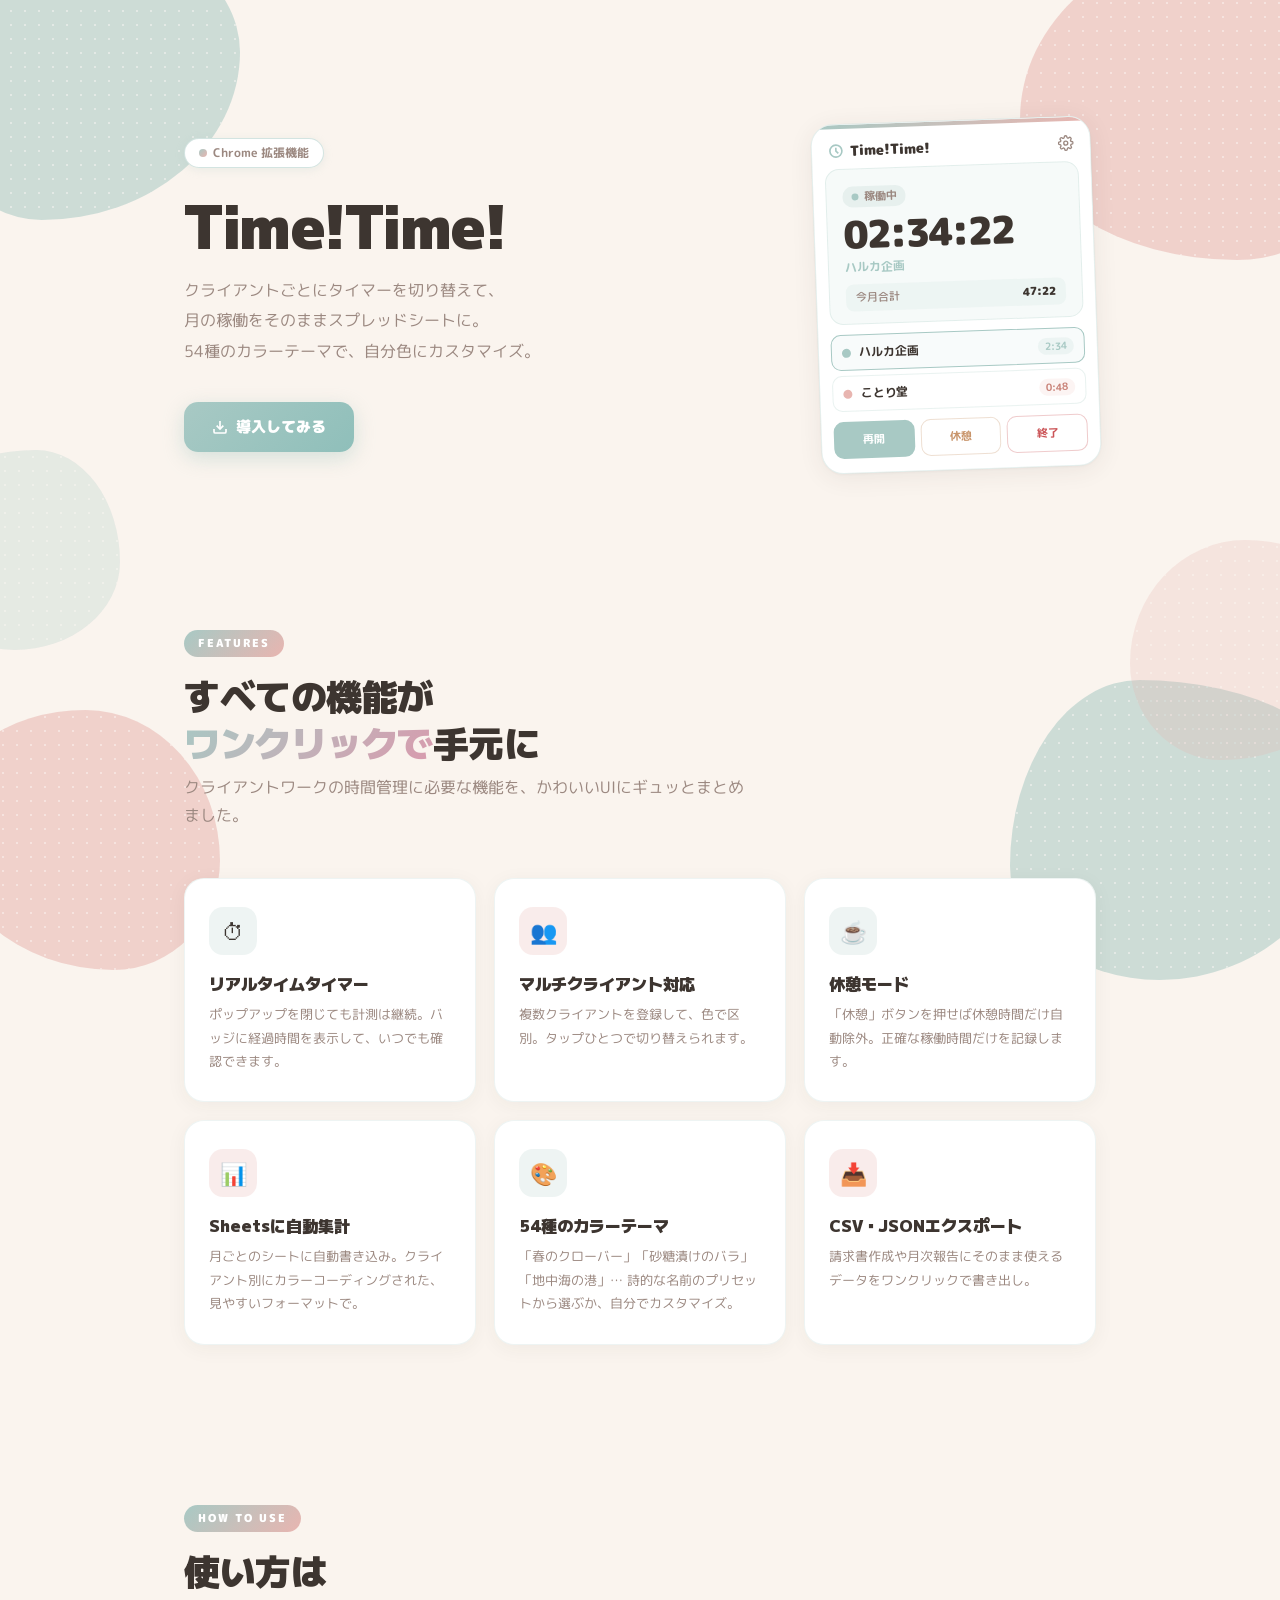
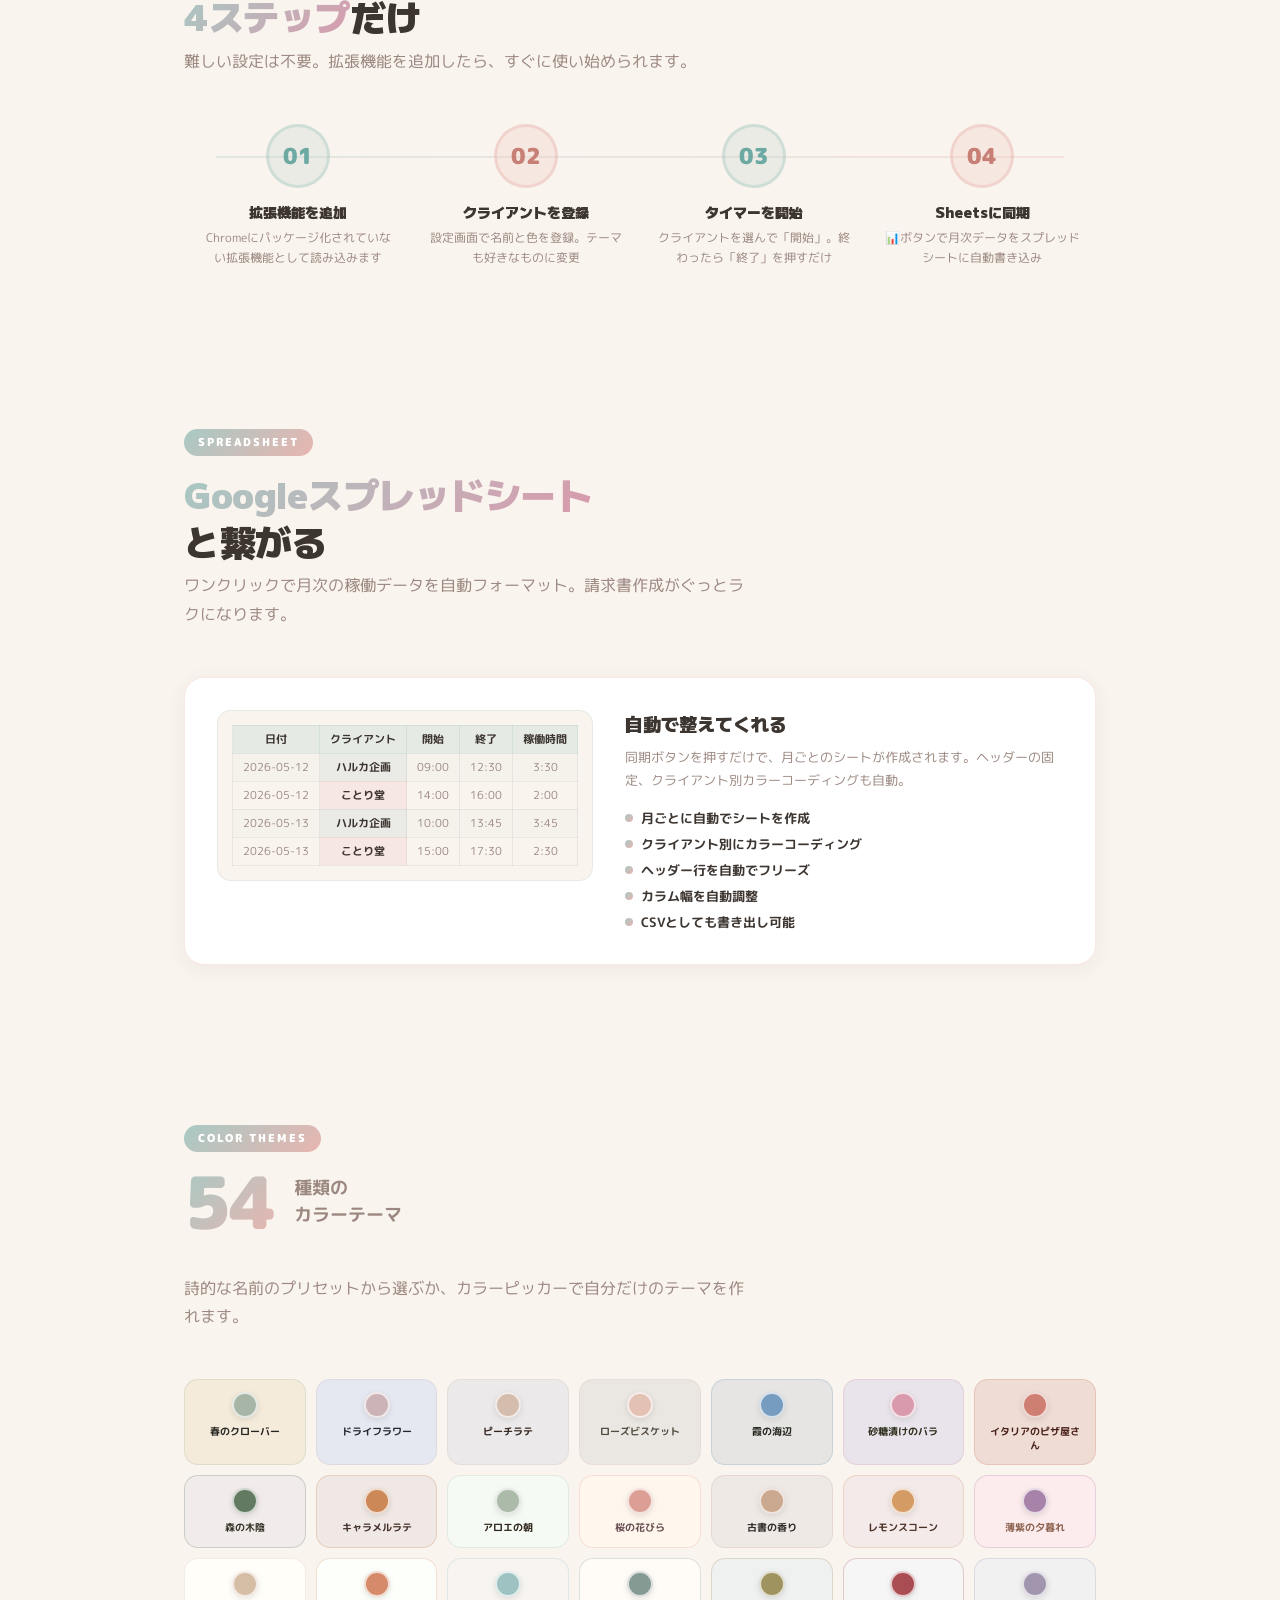
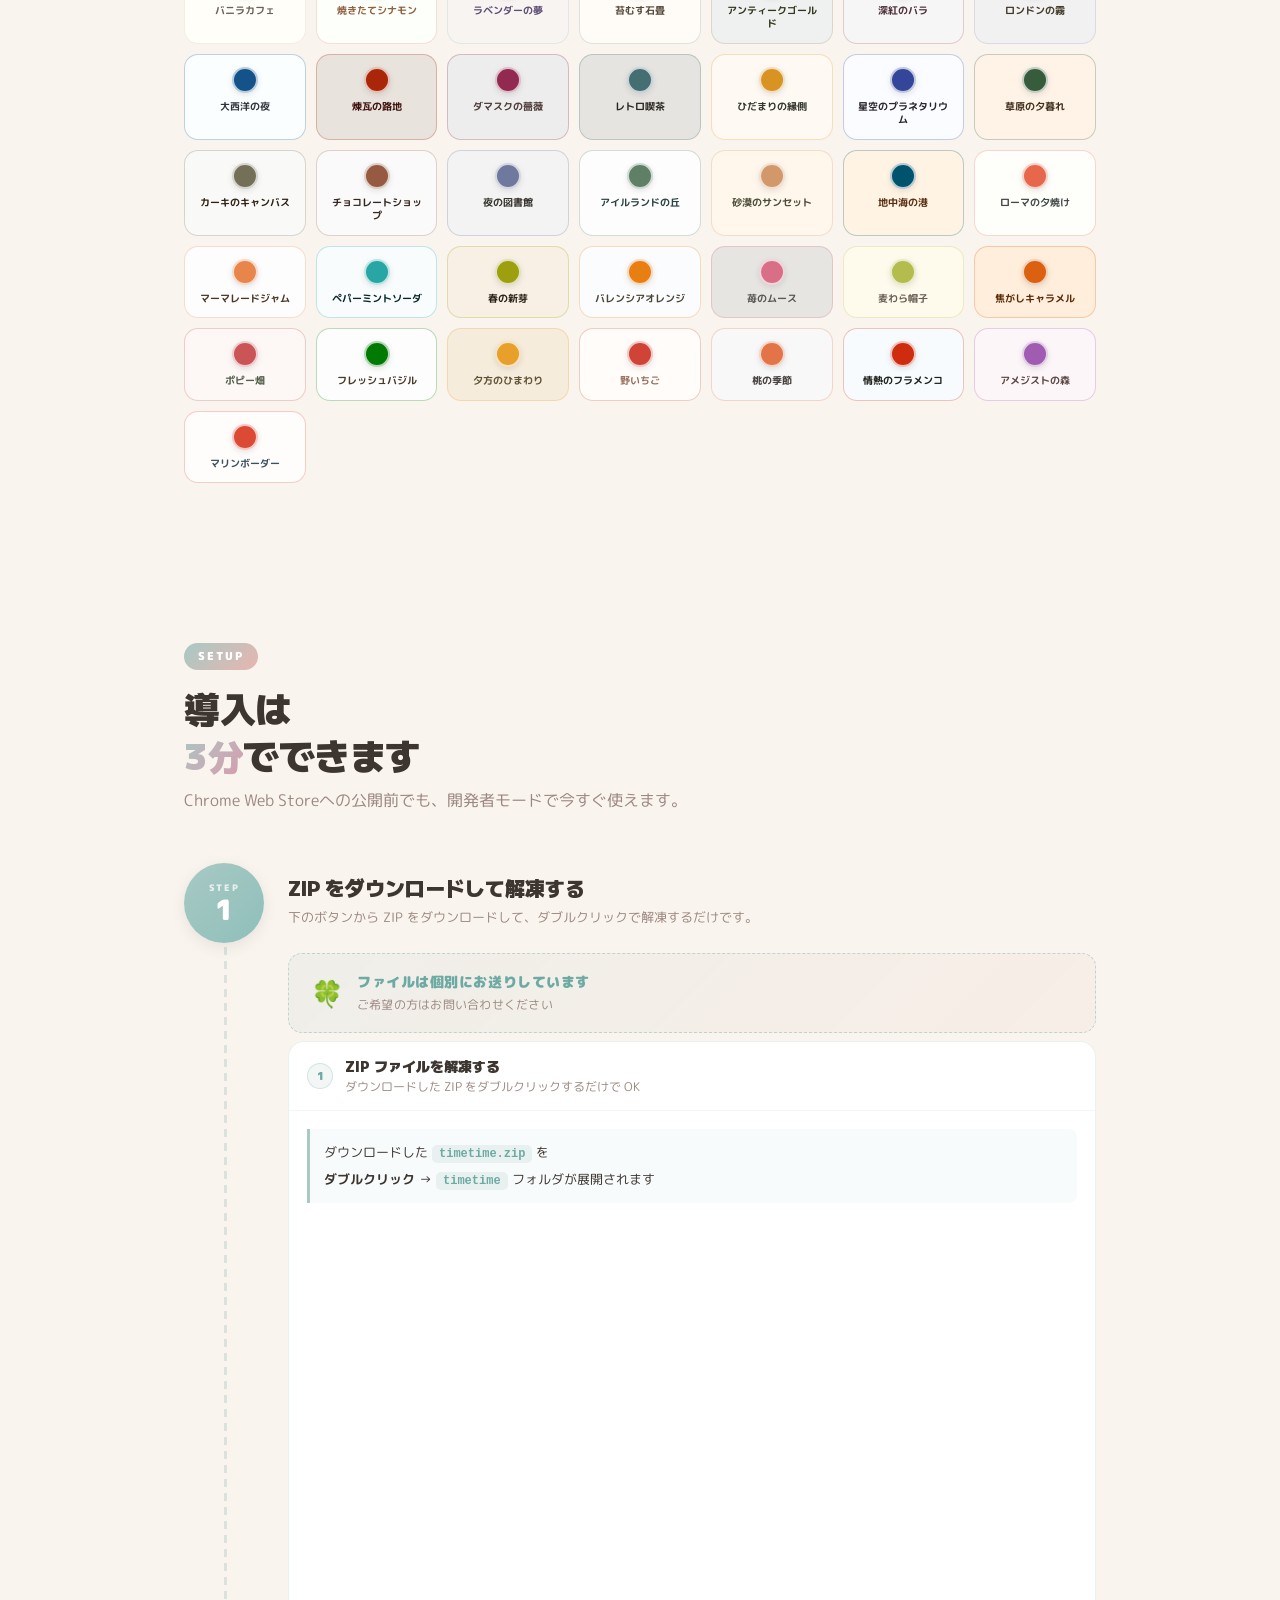
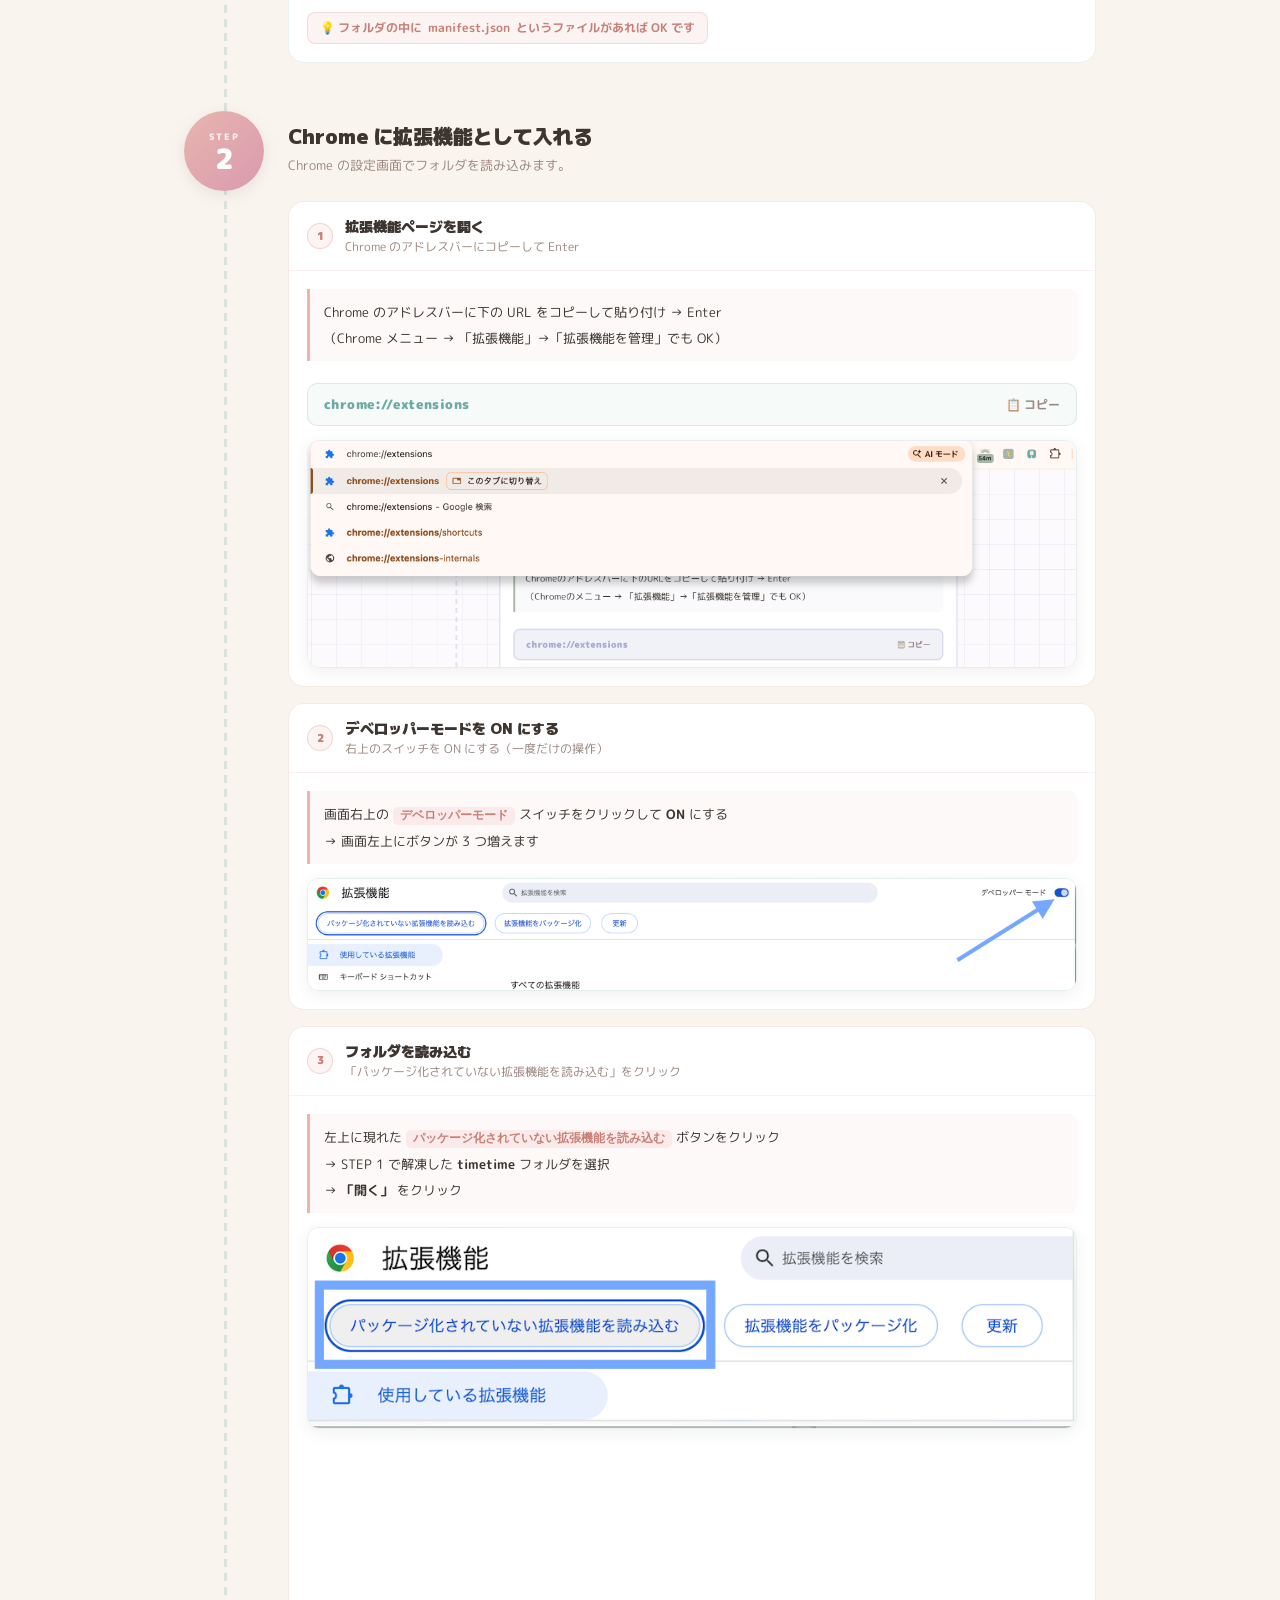
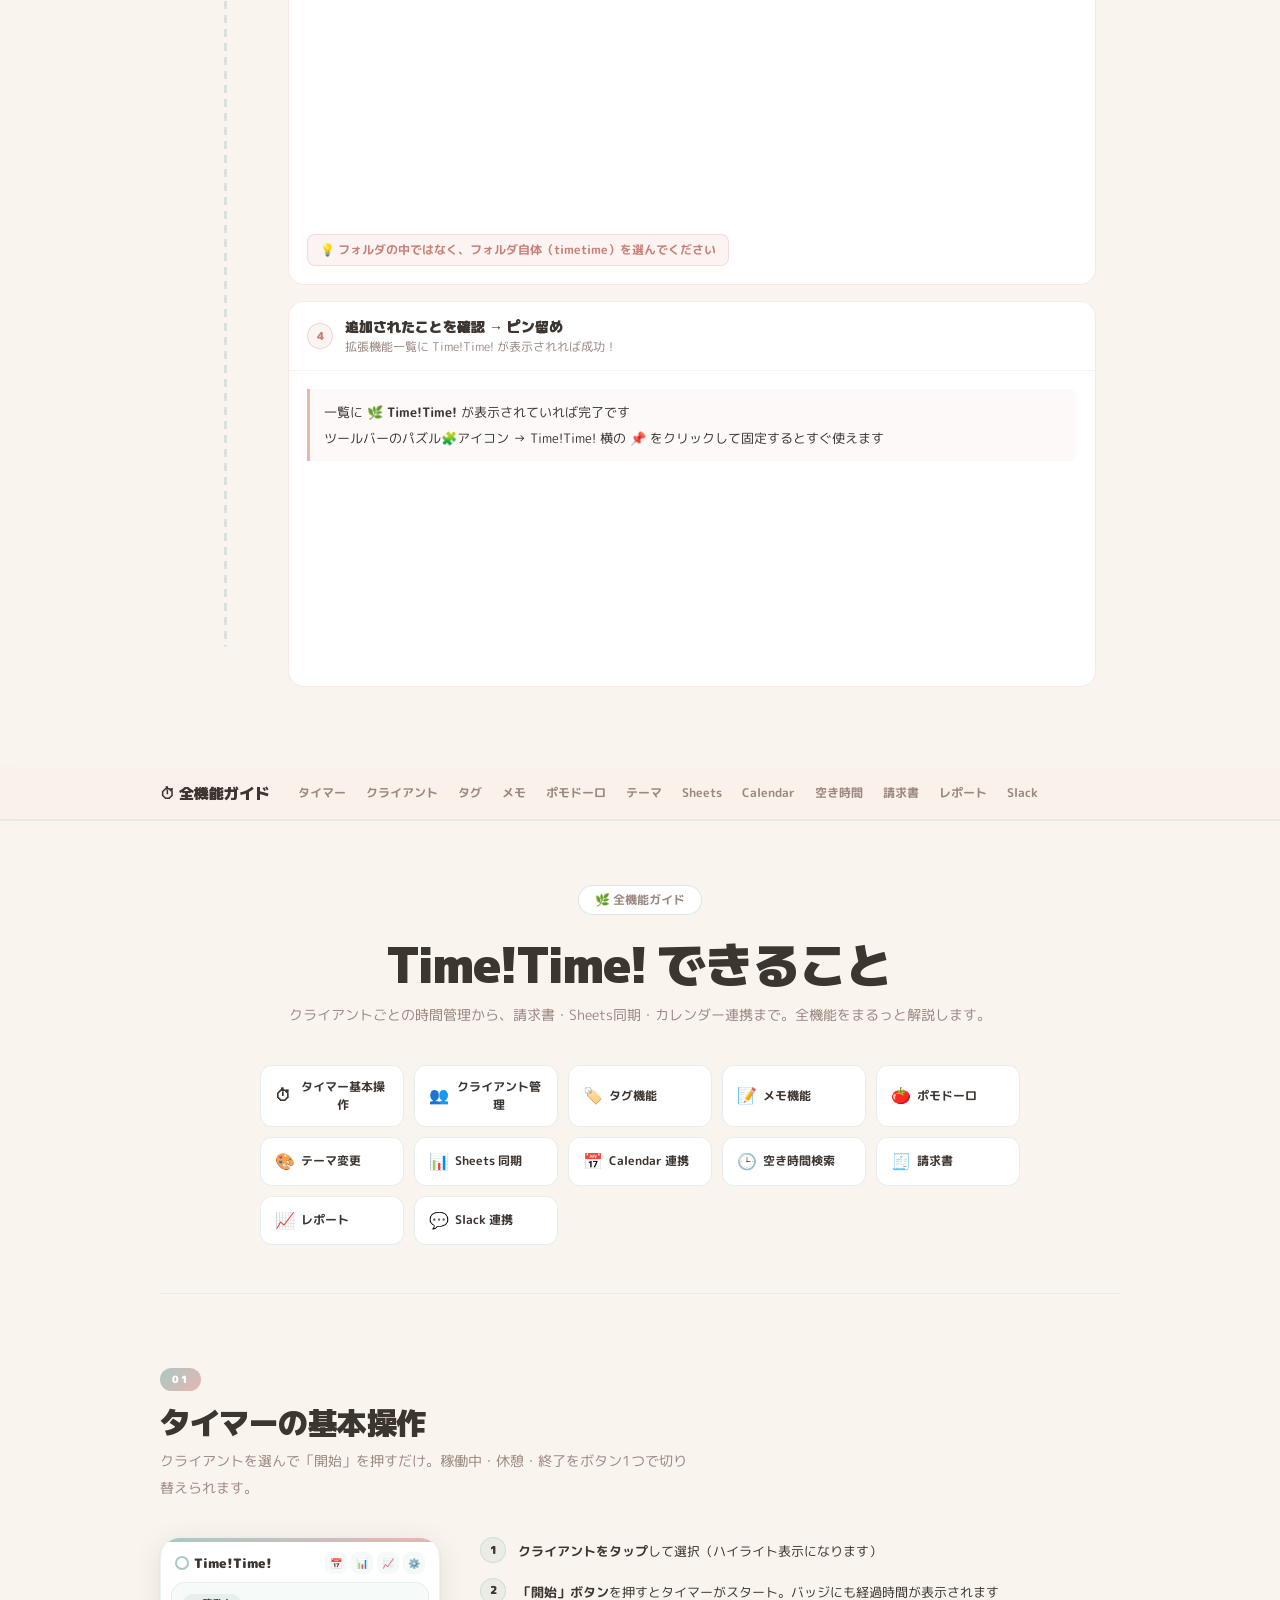
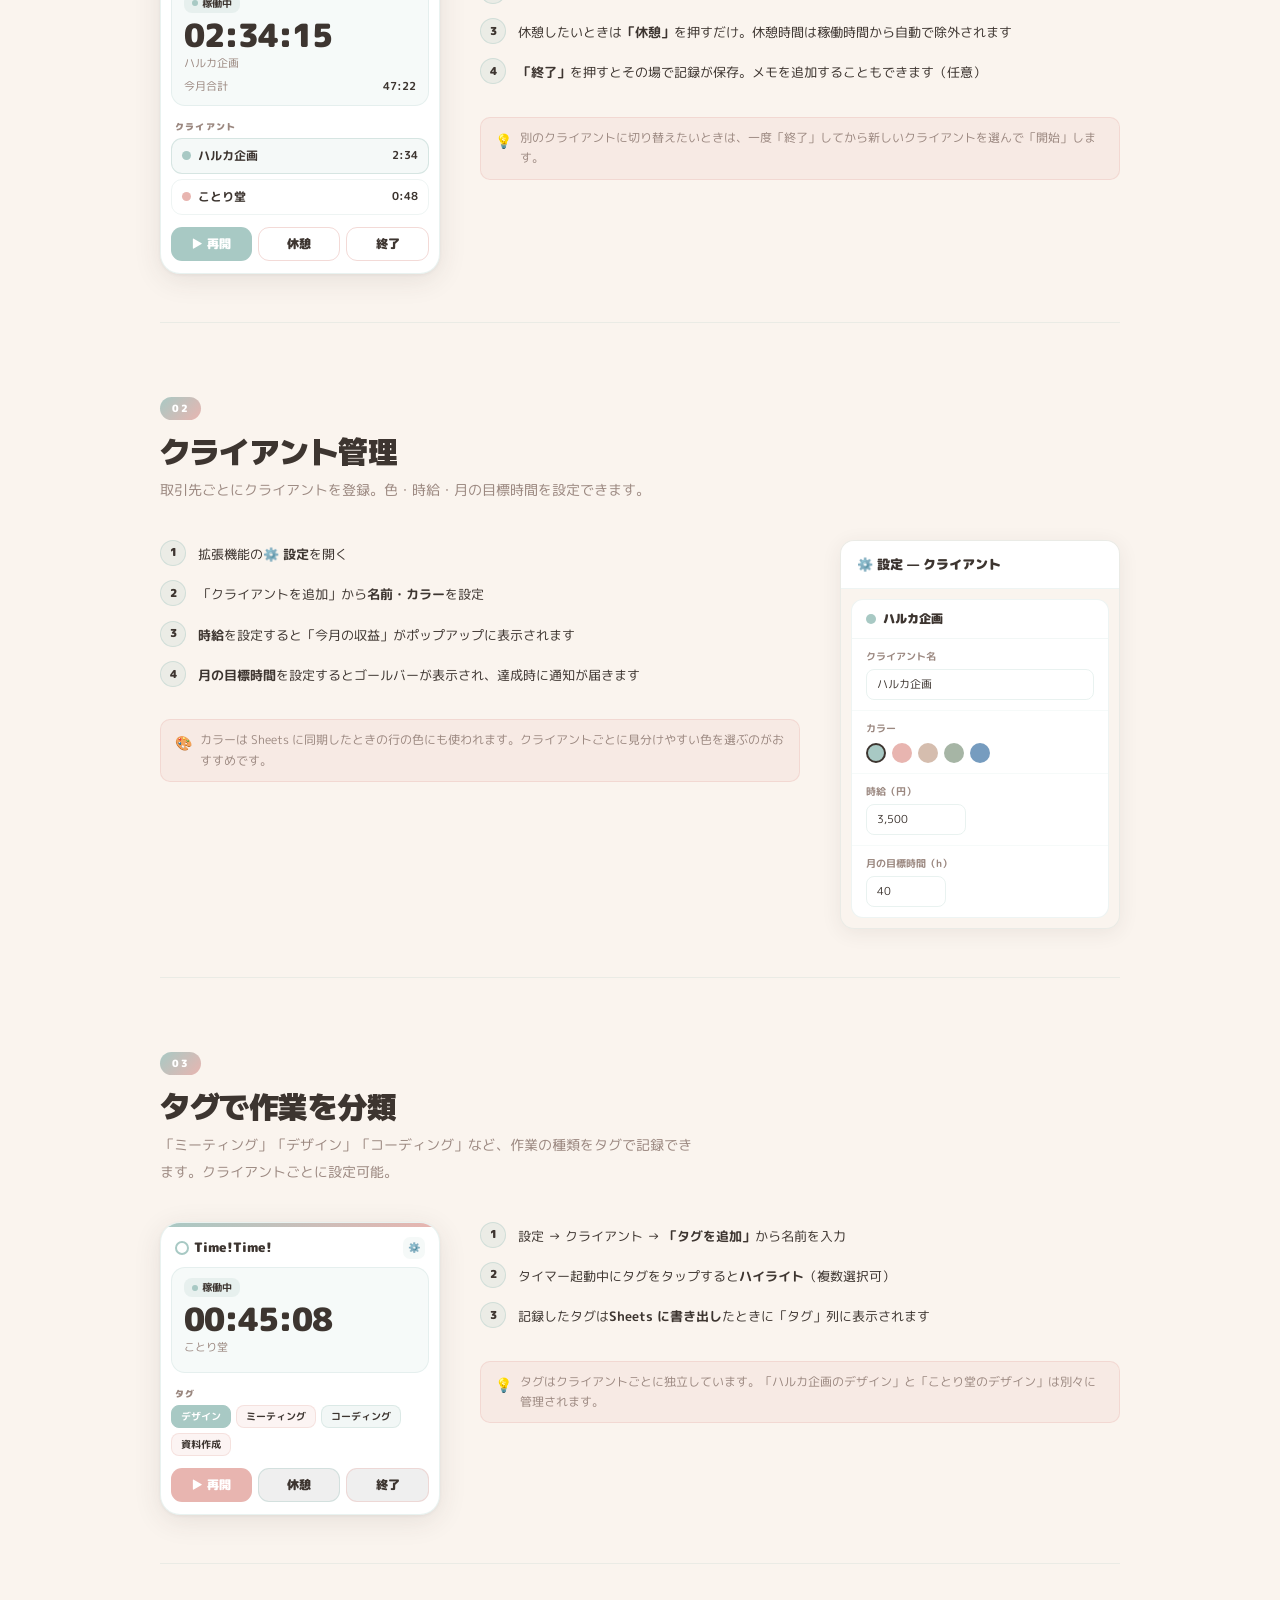
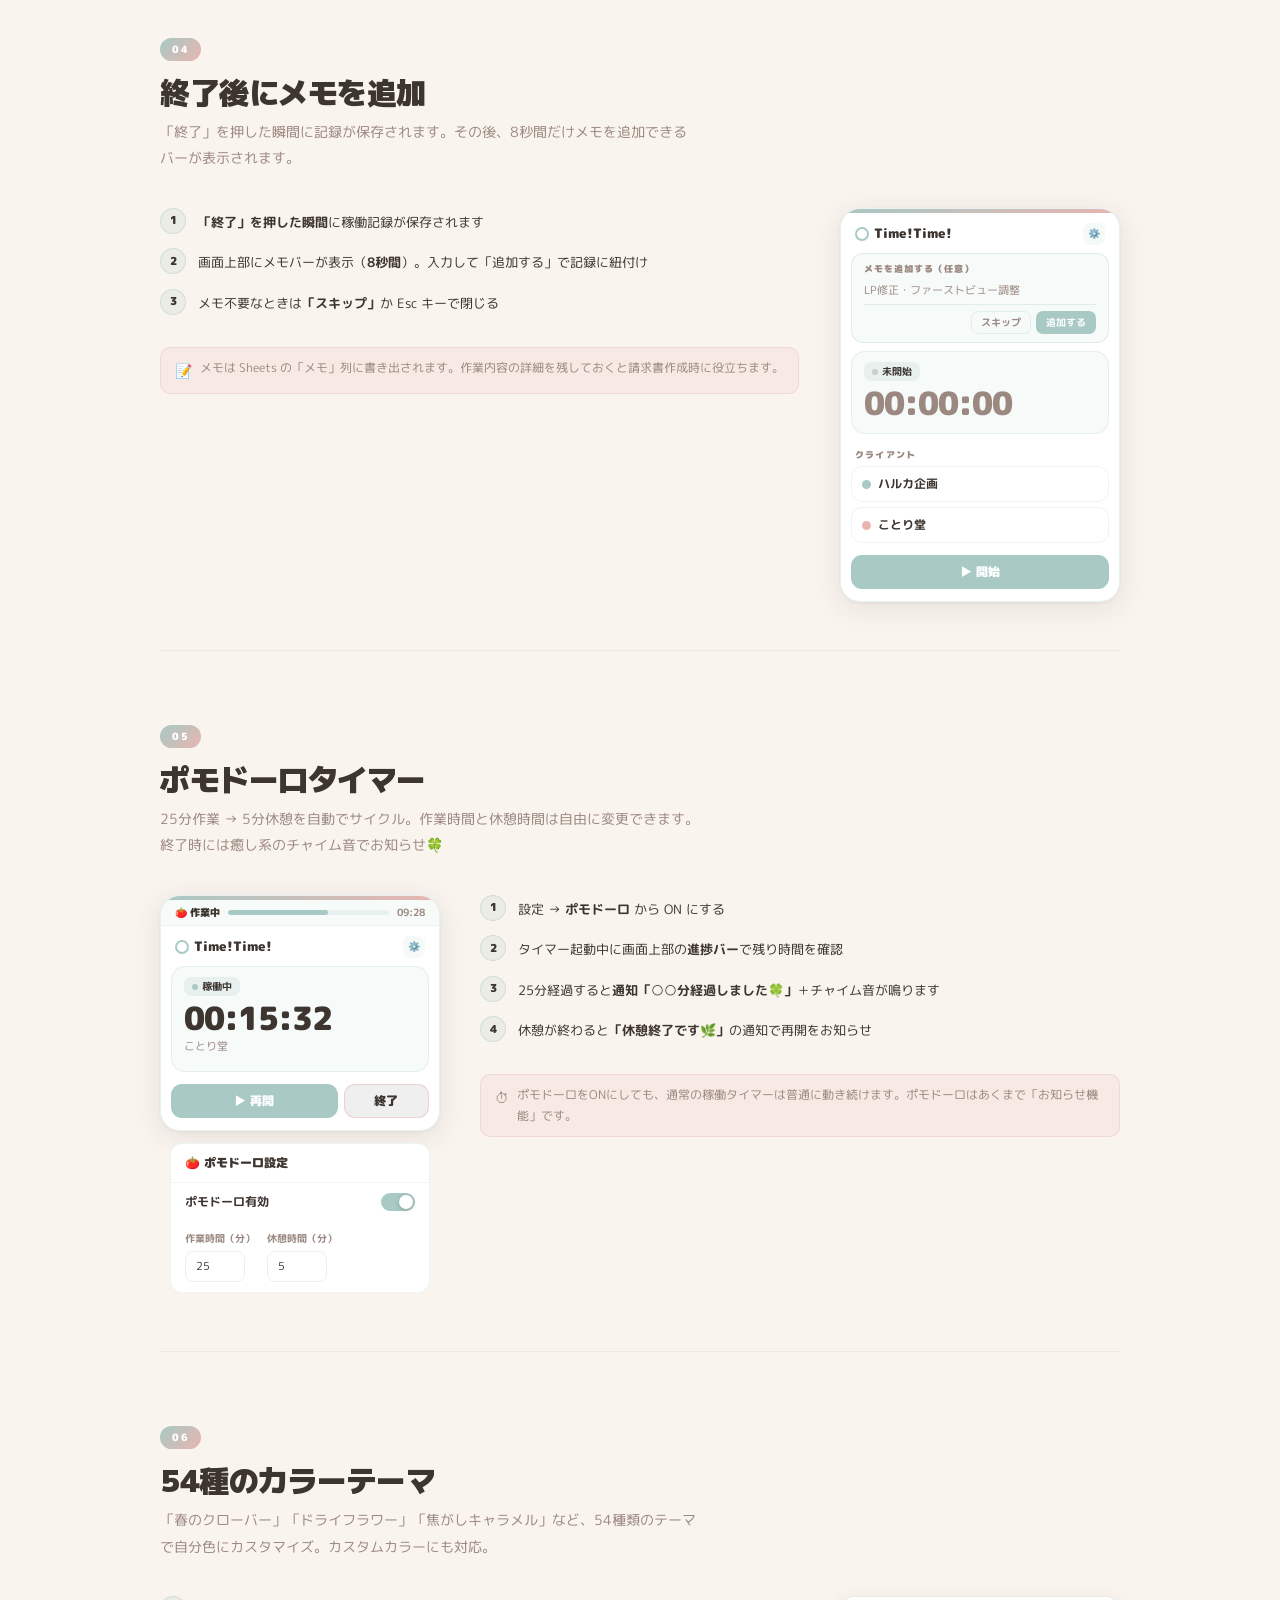
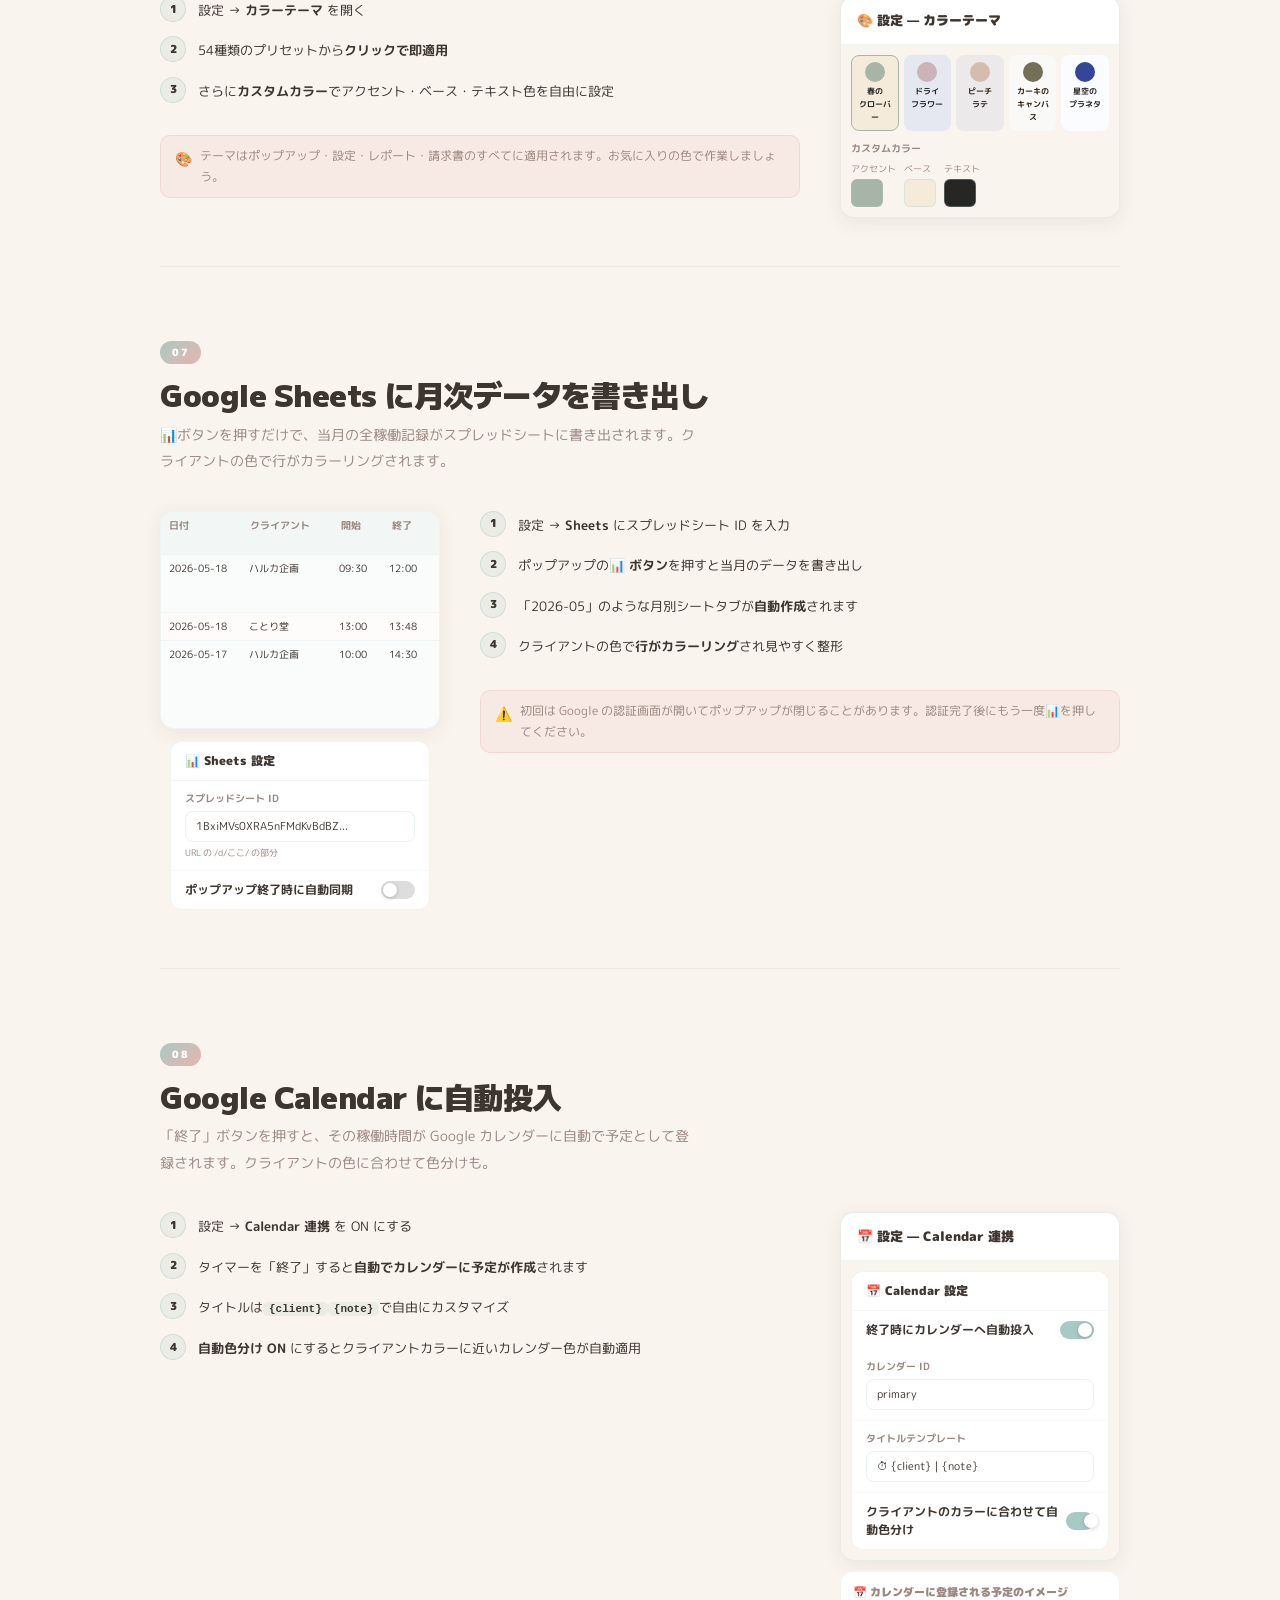
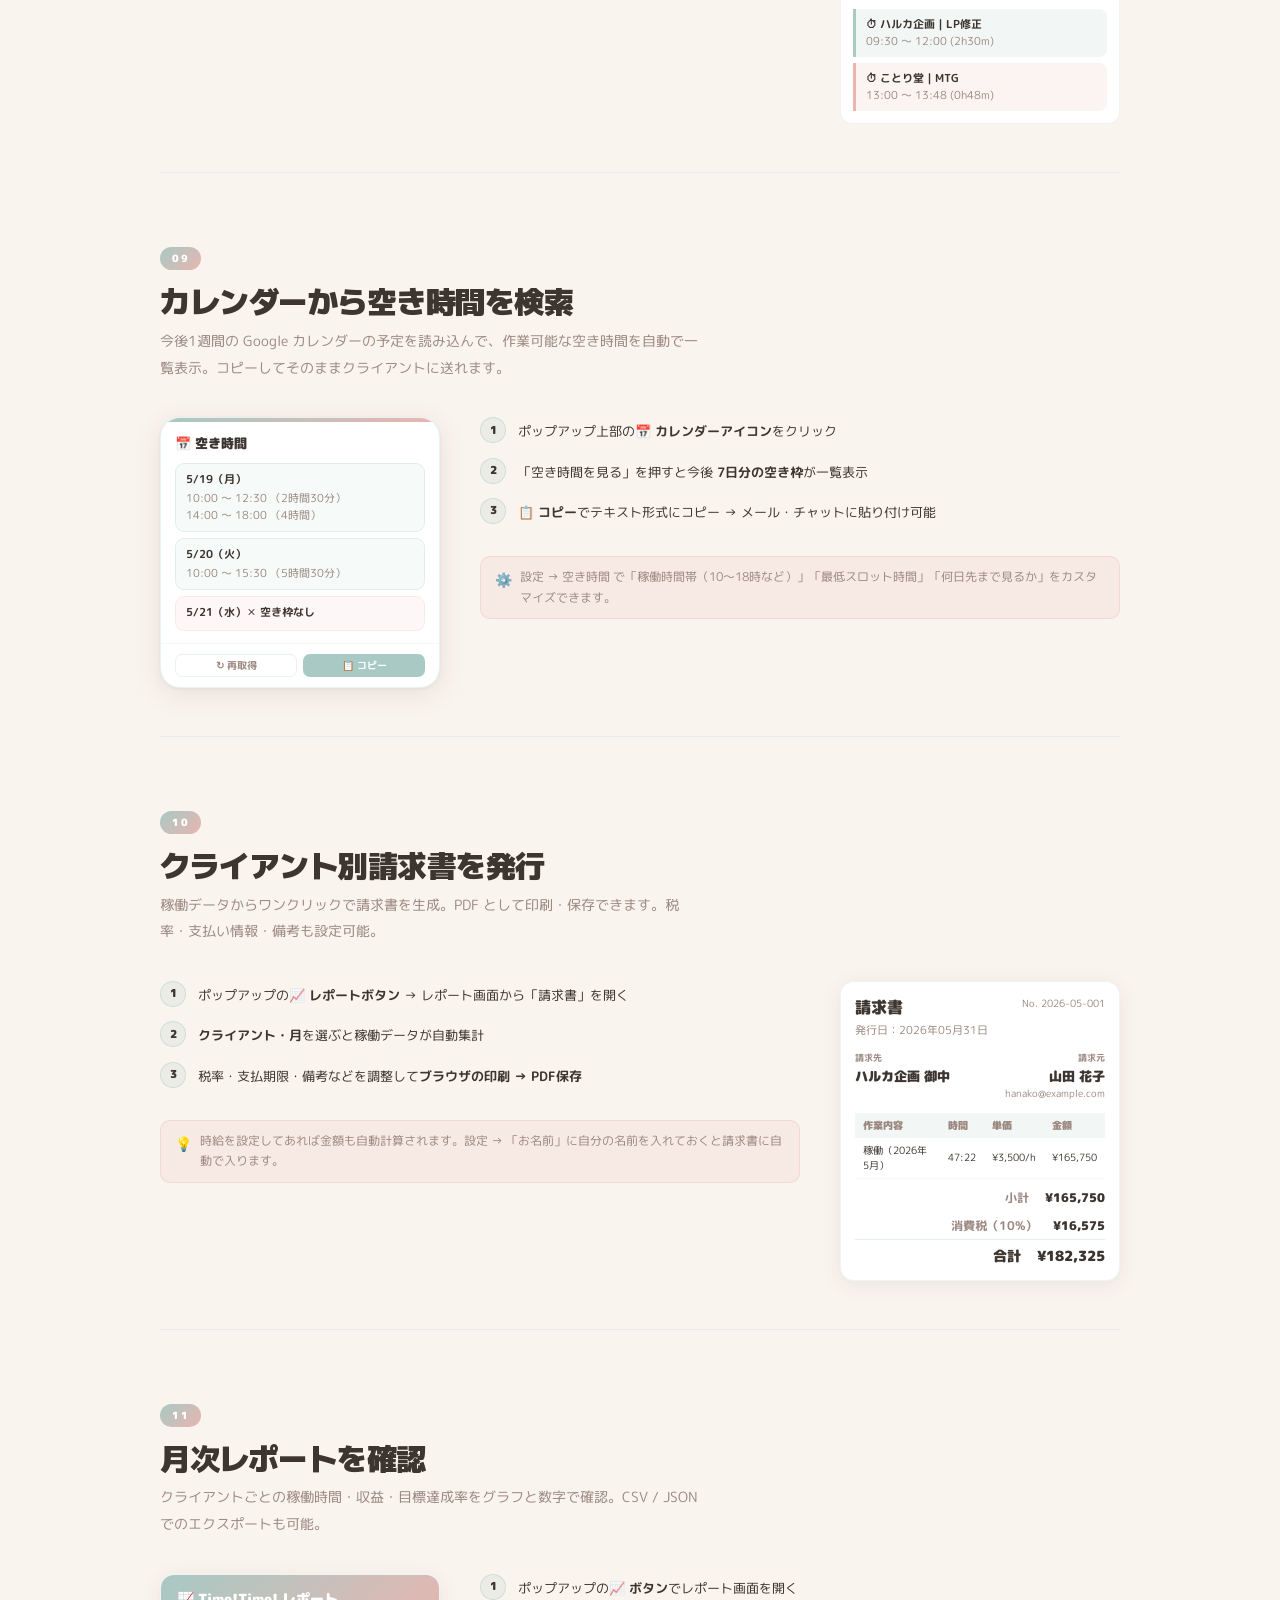
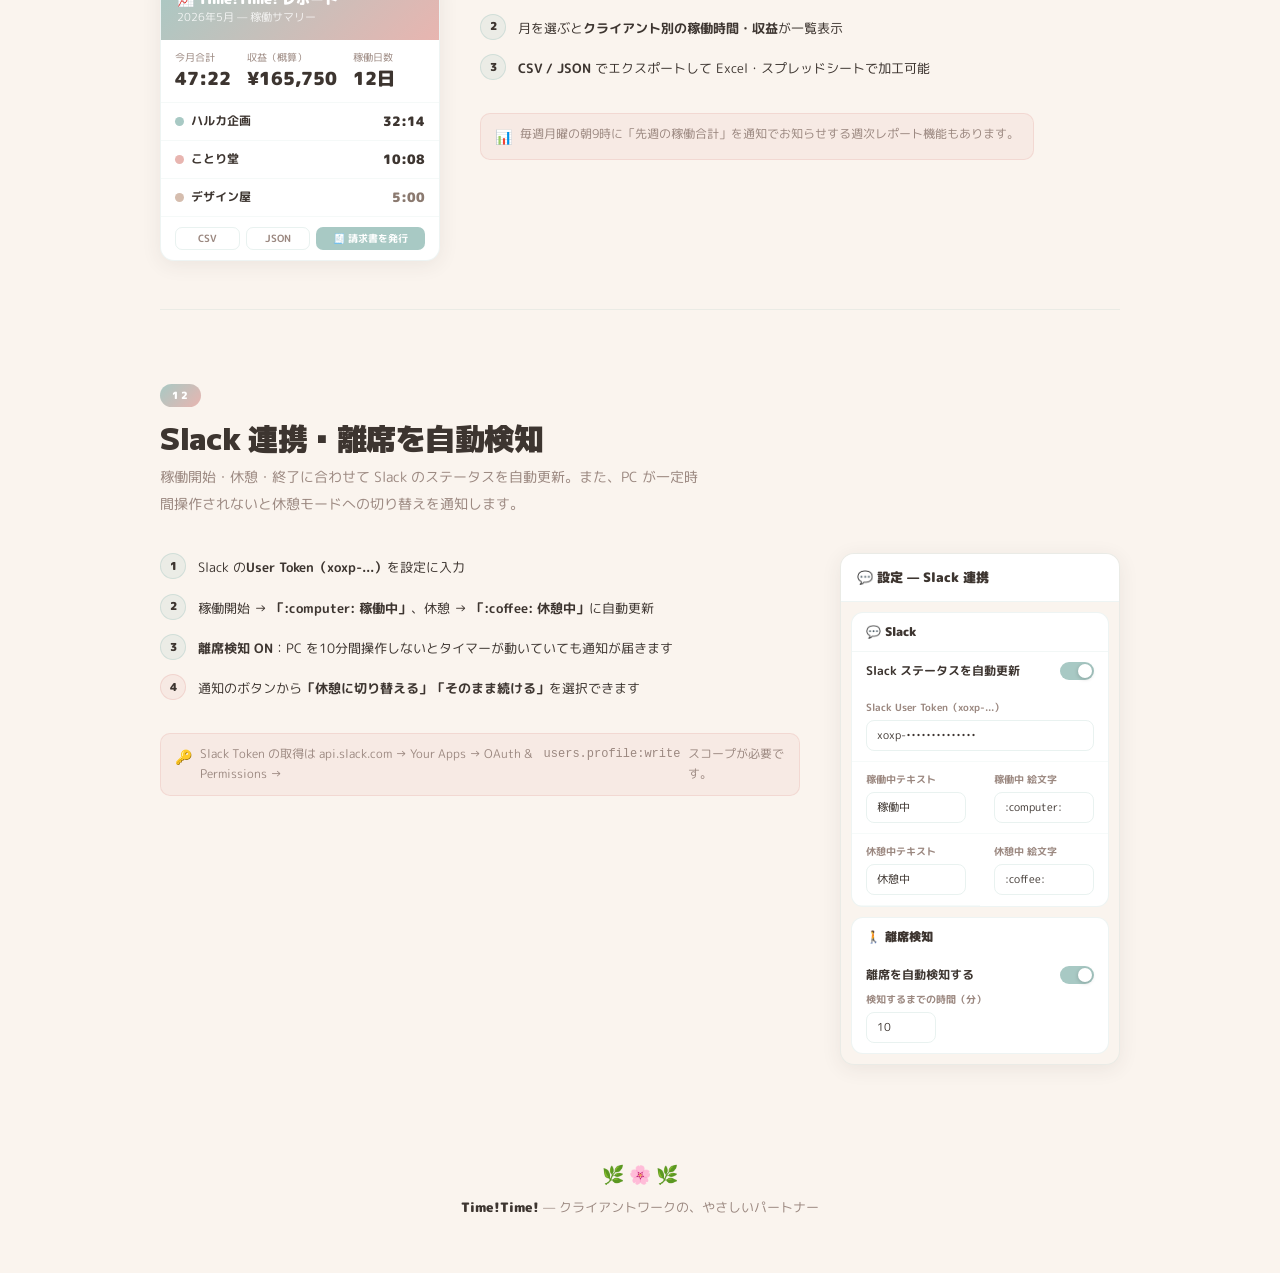
==== commit d5610f64: "LP: 個別配布対応 — ダウンロードボタンを案内ボックスに変更 ファイルは個別送付運用のため、deploy-cloudflare/ から timetime.zip を退避し、LP上のダウンロードボタ" ====
--- a/deploy-cloudflare/index.html
+++ b/deploy-cloudflare/index.html
@@ -683,6 +683,30 @@
       background: rgba(255,255,255,0.25);
       padding: 4px 9px; border-radius: 999px;
       letter-spacing: 0.05em;
+    }
+
+    /* 個別配布のお知らせボックス */
+    .private-notice {
+      display: flex; align-items: center; gap: 14px;
+      margin: 18px 0 8px;
+      padding: 18px 22px;
+      background: linear-gradient(135deg, rgba(168,201,196,0.12), rgba(232,181,176,0.10));
+      border: 1.5px dashed rgba(143,191,186,0.55);
+      border-radius: 14px;
+    }
+    .private-notice-icon {
+      font-size: 26px; line-height: 1; flex-shrink: 0;
+    }
+    .private-notice-text {
+      display: flex; flex-direction: column; gap: 4px;
+    }
+    .private-notice-text strong {
+      font-family: 'M PLUS Rounded 1c', sans-serif;
+      font-weight: 900; font-size: 14px; color: #6EAAA4;
+      letter-spacing: 0.04em;
+    }
+    .private-notice-text span {
+      font-size: 12px; color: var(--text-sm); letter-spacing: 0.02em;
     }
 
     /* コピーボタン */
@@ -1349,11 +1373,13 @@
           <div class="tl-heading">ZIP をダウンロードして解凍する</div>
           <div class="tl-sub">下のボタンから ZIP をダウンロードして、ダブルクリックで解凍するだけです。</div>
 
-          <a class="zip-dl-btn" href="timetime.zip" download>
-            <span class="zip-dl-icon">⬇︎</span>
-            <span class="zip-dl-text">timetime.zip をダウンロード</span>
-            <span class="zip-dl-size">約 80 KB</span>
-          </a>
+          <div class="private-notice">
+            <span class="private-notice-icon">🍀</span>
+            <div class="private-notice-text">
+              <strong>ファイルは個別にお送りしています</strong>
+              <span>ご希望の方はお問い合わせください</span>
+            </div>
+          </div>
 
           <div class="substeps">
 
